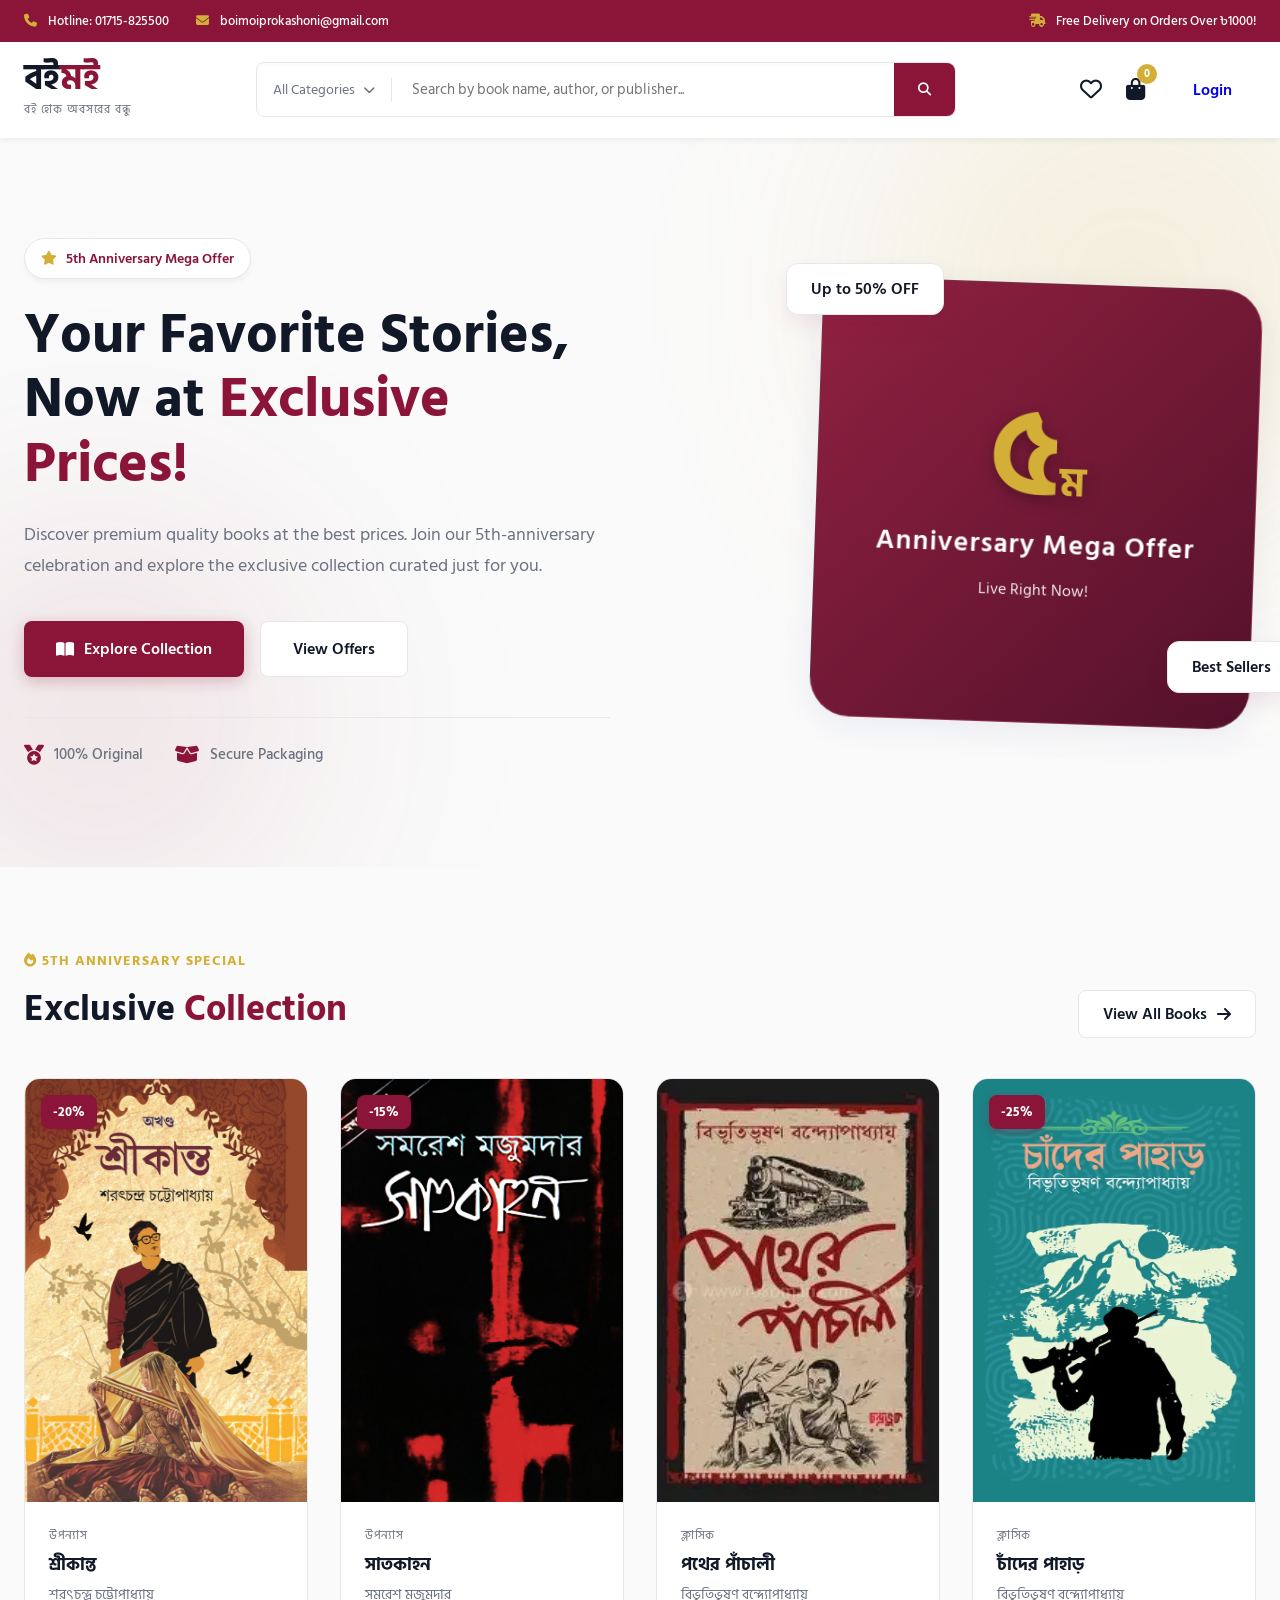
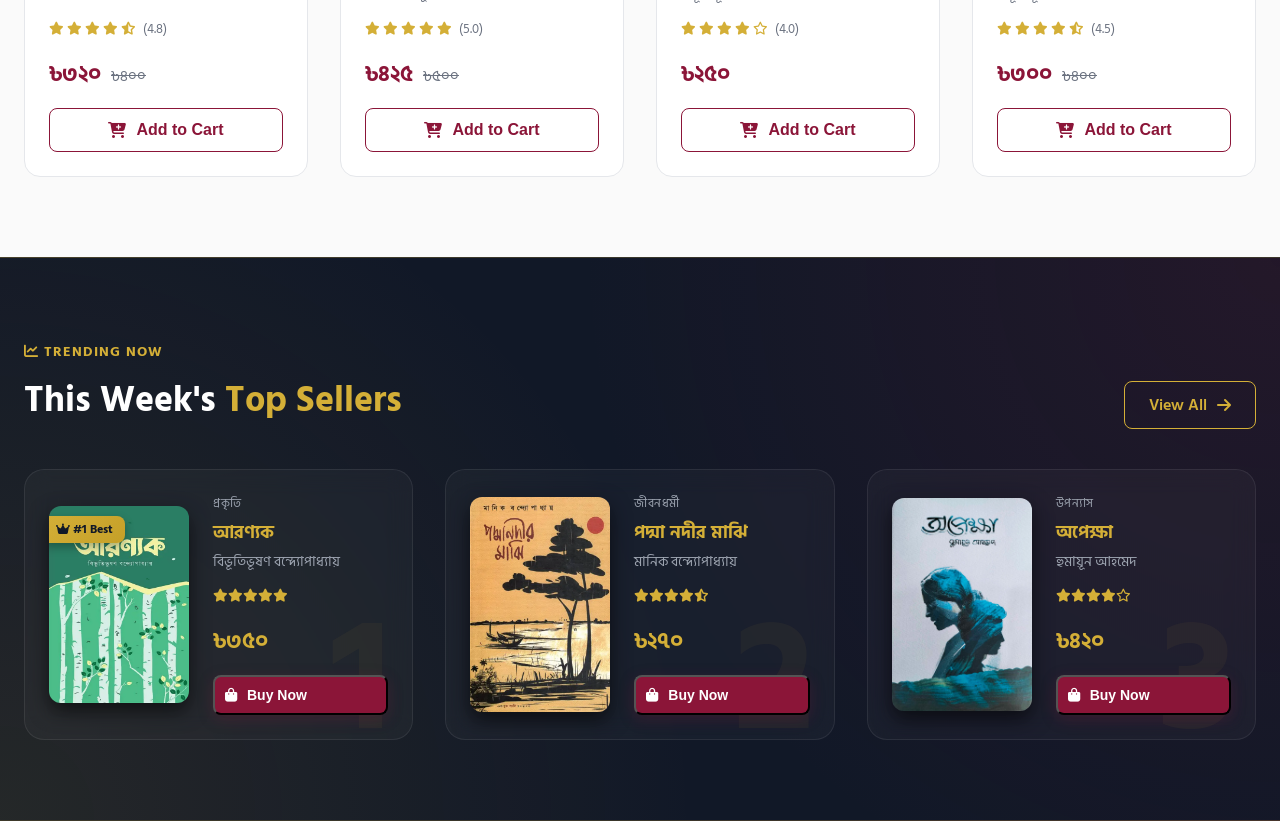
==== index.html @ 2316acf5 "image problem solved" ====
<!doctype html>
<html lang="bn">
  <head>
    <meta charset="UTF-8" />
    <meta name="viewport" content="width=device-width, initial-scale=1.0" />
    <title>Boimoi - Premium Book Store</title>

    <!-- Google Fonts: Hind Siliguri -->
    <link rel="preconnect" href="https://fonts.googleapis.com" />
    <link rel="preconnect" href="https://fonts.gstatic.com" crossorigin />
    <link
      href="https://fonts.googleapis.com/css2?family=Hind+Siliguri:wght@400;500;600;700&display=swap"
      rel="stylesheet"
    />

    <!-- FontAwesome Icons -->
    <link
      rel="stylesheet"
      href="https://cdnjs.cloudflare.com/ajax/libs/font-awesome/6.4.0/css/all.min.css"
    />

    <!-- CSS Links -->
    <link rel="stylesheet" href="css/variables.css" />
    <link rel="stylesheet" href="css/style.css" />
  </head>
  <body>
    <!-- Top Info Bar -->
    <div class="top-bar">
      <div class="container top-bar-content">
        <div class="contact-info">
          <span><i class="fa-solid fa-phone"></i> Hotline: 01715-825500</span>
          <span
            ><i class="fa-solid fa-envelope"></i>
            boimoiprokashoni@gmail.com</span
          >
        </div>
        <div class="offer-text">
          <span
            ><i class="fa-solid fa-truck-fast"></i> Free Delivery on Orders Over
            ৳1000!</span
          >
        </div>
      </div>
    </div>

    <!-- Premium Glassmorphism Navbar -->
    <header class="navbar">
      <div class="container nav-content">
        <!-- Logo -->
        <a href="#" class="brand-logo">
          <span class="logo-text">বই<span class="highlight">মই</span></span>
          <span class="slogan-micro">বই হোক অবসরের বন্ধু</span>
        </a>

        <!-- Advanced Search Bar with Categories -->
        <div class="search-container">
          <form class="search-form">
            <div class="search-category">
              <select class="category-select">
                <option value="all">All Categories</option>
                <option value="fiction">উপন্যাস</option>
                <option value="poetry">কবিতা</option>
                <option value="history">ইতিহাস</option>
              </select>
              <i class="fa-solid fa-chevron-down dropdown-icon"></i>
            </div>
            <span class="search-divider"></span>
            <input
              type="text"
              class="search-input"
              placeholder="Search by book name, author, or publisher..."
            />
            <button type="submit" class="search-btn">
              <i class="fa-solid fa-magnifying-glass"></i>
            </button>
          </form>
        </div>

        <!-- User Actions -->
        <div class="nav-actions">
          <a href="#" class="action-icon" title="Wishlist">
            <i class="fa-regular fa-heart"></i>
          </a>
          <a href="#" class="action-icon cart-icon" title="Cart">
            <i class="fa-solid fa-bag-shopping"></i>
            <span class="cart-badge">0</span>
          </a>
          <a href="#" class="btn primary-btn btn-small">Login</a>
        </div>
      </div>
    </header>

    <!-- Ultra-Premium Hero Section -->
    <main>
      <section class="hero-section">
        <!-- Decorative background elements -->
        <div class="bg-glow glow-1"></div>
        <div class="bg-glow glow-2"></div>

        <div class="container hero-container">
          <!-- Left Text Content -->
          <div class="hero-text-content">
            <div class="badge">
              <i class="fa-solid fa-star"></i> 5th Anniversary Mega Offer
            </div>
            <h1 class="hero-title">
              Your Favorite Stories,<br />
              Now at <span class="highlight-text">Exclusive Prices!</span>
            </h1>
            <p class="hero-subtitle">
              Discover premium quality books at the best prices. Join our
              5th-anniversary celebration and explore the exclusive collection
              curated just for you.
            </p>

            <div class="hero-buttons">
              <a href="#exclusive" class="btn btn-primary">
                <i class="fa-solid fa-book-open"></i> Explore Collection
              </a>
              <a href="#offers" class="btn btn-outline"> View Offers </a>
            </div>

            <!-- Trust Badges -->
            <div class="trust-badges">
              <div class="trust-item">
                <i class="fa-solid fa-medal"></i>
                <span>100% Original</span>
              </div>
              <div class="trust-item">
                <i class="fa-solid fa-box-open"></i>
                <span>Secure Packaging</span>
              </div>
            </div>
          </div>

          <!-- Right Floating Banner Card -->
          <div class="hero-image-content">
            <div class="floating-wrapper">
              <div class="hero-banner-card glass-card">
                <div class="banner-inner">
                  <h2>৫<span class="small-text">ম</span></h2>
                  <h3>Anniversary Mega Offer</h3>
                  <p>Live Right Now!</p>
                </div>
              </div>

              <!-- Floating Decorative Elements -->
              <div class="floating-badge badge-top">Up to 50% OFF</div>
              <div class="floating-badge badge-bottom">Best Sellers</div>
            </div>
          </div>
        </div>
      </section>

      <!-- ==========================================
             4. Featured Collection Section
        =========================================== -->
      <section class="section-padding bg-light" id="exclusive">
        <div class="container">
          <!-- Section Header -->
          <div class="section-header">
            <div class="header-titles">
              <span class="sub-heading"
                ><i class="fa-solid fa-fire"></i> 5th Anniversary Special</span
              >
              <h2 class="section-title">
                Exclusive <span class="highlight-text">Collection</span>
              </h2>
            </div>
            <a href="#" class="btn btn-outline btn-small"
              >View All Books <i class="fa-solid fa-arrow-right"></i
            ></a>
          </div>

          <!-- Book Grid -->
          <div class="book-grid">
            <!-- Book Card 1 (Sample from Boimoi's collection) -->
            <div class="book-card">
              <div class="book-image-wrapper">
                <div class="discount-badge">-20%</div>
                <!-- Placeholder image for now, you will replace with real book covers -->
                <img
                  src="./assets/images/sri-kanto.jpg"
                  alt="Book Cover"
                  class="book-cover"
                />

                <!-- Hover Action Overlay -->
                <div class="hover-actions">
                  <button class="icon-btn" title="Add to Wishlist">
                    <i class="fa-regular fa-heart"></i>
                  </button>
                  <button class="icon-btn" title="Quick View">
                    <i class="fa-regular fa-eye"></i>
                  </button>
                </div>
              </div>

              <div class="book-info">
                <div class="book-category">উপন্যাস</div>
                <h3 class="book-title"><a href="#">শ্রীকান্ত</a></h3>
                <p class="book-author">শরৎচন্দ্র চট্টোপাধ্যায়</p>

                <div class="book-rating">
                  <i class="fa-solid fa-star"></i>
                  <i class="fa-solid fa-star"></i>
                  <i class="fa-solid fa-star"></i>
                  <i class="fa-solid fa-star"></i>
                  <i class="fa-solid fa-star-half-stroke"></i>
                  <span>(4.8)</span>
                </div>

                <div class="price-container">
                  <span class="current-price">৳৩২০</span>
                  <span class="old-price">৳৪০০</span>
                </div>

                <button class="btn btn-primary add-to-cart-btn">
                  <i class="fa-solid fa-cart-plus"></i> Add to Cart
                </button>
              </div>
            </div>

            <!-- Book Card 2 -->
            <div class="book-card">
              <div class="book-image-wrapper">
                <div class="discount-badge">-15%</div>
                <img
                  src="./assets/images/sat-kahon.jpg"
                  alt="Book Cover"
                  class="book-cover"
                />
                <div class="hover-actions">
                  <button class="icon-btn" title="Add to Wishlist">
                    <i class="fa-regular fa-heart"></i>
                  </button>
                  <button class="icon-btn" title="Quick View">
                    <i class="fa-regular fa-eye"></i>
                  </button>
                </div>
              </div>
              <div class="book-info">
                <div class="book-category">উপন্যাস</div>
                <h3 class="book-title"><a href="#">সাতকাহন</a></h3>
                <p class="book-author">সমরেশ মজুমদার</p>
                <div class="book-rating">
                  <i class="fa-solid fa-star"></i>
                  <i class="fa-solid fa-star"></i>
                  <i class="fa-solid fa-star"></i>
                  <i class="fa-solid fa-star"></i>
                  <i class="fa-solid fa-star"></i>
                  <span>(5.0)</span>
                </div>
                <div class="price-container">
                  <span class="current-price">৳৪২৫</span>
                  <span class="old-price">৳৫০০</span>
                </div>
                <button class="btn btn-primary add-to-cart-btn">
                  <i class="fa-solid fa-cart-plus"></i> Add to Cart
                </button>
              </div>
            </div>

            <!-- Book Card 3 -->
            <div class="book-card">
              <div class="book-image-wrapper">
                <img
                  src="./assets/images/pother-pachali.webp"
                  alt="Book Cover"
                  class="book-cover"
                />
                <div class="hover-actions">
                  <button class="icon-btn" title="Add to Wishlist">
                    <i class="fa-regular fa-heart"></i>
                  </button>
                  <button class="icon-btn" title="Quick View">
                    <i class="fa-regular fa-eye"></i>
                  </button>
                </div>
              </div>
              <div class="book-info">
                <div class="book-category">ক্লাসিক</div>
                <h3 class="book-title"><a href="#">পথের পাঁচালী</a></h3>
                <p class="book-author">বিভূতিভূষণ বন্দ্যোপাধ্যায়</p>
                <div class="book-rating">
                  <i class="fa-solid fa-star"></i>
                  <i class="fa-solid fa-star"></i>
                  <i class="fa-solid fa-star"></i>
                  <i class="fa-solid fa-star"></i>
                  <i class="fa-regular fa-star"></i>
                  <span>(4.0)</span>
                </div>
                <div class="price-container">
                  <span class="current-price">৳২৫০</span>
                </div>
                <button class="btn btn-primary add-to-cart-btn">
                  <i class="fa-solid fa-cart-plus"></i> Add to Cart
                </button>
              </div>
            </div>

            <!-- Book Card 4 -->
            <div class="book-card">
              <div class="book-image-wrapper">
                <div class="discount-badge">-25%</div>
                <img
                  src="./assets/images/chader-pahar.webp"
                  alt="Book Cover"
                  class="book-cover"
                />
                <div class="hover-actions">
                  <button class="icon-btn" title="Add to Wishlist">
                    <i class="fa-regular fa-heart"></i>
                  </button>
                  <button class="icon-btn" title="Quick View">
                    <i class="fa-regular fa-eye"></i>
                  </button>
                </div>
              </div>
              <div class="book-info">
                <div class="book-category">ক্লাসিক</div>
                <h3 class="book-title"><a href="#">চাঁদের পাহাড় </a></h3>
                <p class="book-author">বিভূতিভূষণ বন্দ্যোপাধ্যায়</p>
                <div class="book-rating">
                  <i class="fa-solid fa-star"></i>
                  <i class="fa-solid fa-star"></i>
                  <i class="fa-solid fa-star"></i>
                  <i class="fa-solid fa-star"></i>
                  <i class="fa-solid fa-star-half-stroke"></i>
                  <span>(4.5)</span>
                </div>
                <div class="price-container">
                  <span class="current-price">৳৩০০</span>
                  <span class="old-price">৳৪০০</span>
                </div>
                <button class="btn btn-primary add-to-cart-btn">
                  <i class="fa-solid fa-cart-plus"></i> Add to Cart
                </button>
              </div>
            </div>
          </div>
        </div>
      </section>
      <!-- ==========================================
             5. Trending / Top Sellers Section (Dark Theme)
        =========================================== -->
      <section class="section-padding premium-dark-section" id="trending">
        <div class="container">
          <!-- Section Header (Dark Version) -->
          <div class="section-header">
            <div class="header-titles">
              <span class="sub-heading text-gold"
                ><i class="fa-solid fa-chart-line"></i> Trending Now</span
              >
              <h2 class="section-title text-white">
                This Week's <span class="text-gold">Top Sellers</span>
              </h2>
            </div>
            <a href="#" class="btn btn-outline-gold btn-small"
              >View All <i class="fa-solid fa-arrow-right"></i
            ></a>
          </div>

          <!-- Trending Books Grid (Horizontal Cards) -->
          <div class="trending-grid">
            <!-- Top Seller 1 -->
            <div class="trending-card dark-glass-card">
              <div class="rank-watermark">1</div>
              <div class="trend-img-wrapper">
                <img
                  src="./assets/images/aronnok.webp"
                  alt="Top Seller"
                  class="trend-cover"
                />
                <div class="trend-badge">
                  <i class="fa-solid fa-crown"></i> #1 Best
                </div>
              </div>
              <div class="trend-info">
                <div class="book-category text-gray">প্রকৃতি</div>
                <h3 class="book-title text-white">
                  <a href="#">আরণ্যক</a>
                </h3>
                <p class="book-author text-gray">বিভূতিভূষণ বন্দ্যোপাধ্যায়</p>

                <div class="book-rating">
                  <i class="fa-solid fa-star"></i
                  ><i class="fa-solid fa-star"></i
                  ><i class="fa-solid fa-star"></i
                  ><i class="fa-solid fa-star"></i
                  ><i class="fa-solid fa-star"></i>
                </div>

                <div class="price-container">
                  <span class="current-price text-gold">৳৩৫০</span>
                </div>

                <button class="btn btn-primary btn-small trend-buy-btn">
                  <i class="fa-solid fa-bag-shopping"></i> Buy Now
                </button>
              </div>
            </div>

            <!-- Top Seller 2 -->
            <div class="trending-card dark-glass-card">
              <div class="rank-watermark">2</div>
              <div class="trend-img-wrapper">
                <img
                  src="./assets/images/podda-nodir-majhi.webp"
                  alt="Top Seller"
                  class="trend-cover"
                />
              </div>
              <div class="trend-info">
                <div class="book-category text-gray">জীবনধর্মী</div>
                <h3 class="book-title text-white">
                  <a href="#">পদ্মা নদীর মাঝি</a>
                </h3>
                <p class="book-author text-gray">মানিক বন্দ্যোপাধ্যায়</p>

                <div class="book-rating">
                  <i class="fa-solid fa-star"></i
                  ><i class="fa-solid fa-star"></i
                  ><i class="fa-solid fa-star"></i
                  ><i class="fa-solid fa-star"></i
                  ><i class="fa-solid fa-star-half-stroke"></i>
                </div>

                <div class="price-container">
                  <span class="current-price text-gold">৳২৭০</span>
                </div>

                <button class="btn btn-primary btn-small trend-buy-btn">
                  <i class="fa-solid fa-bag-shopping"></i> Buy Now
                </button>
              </div>
            </div>

            <!-- Top Seller 3 -->
            <div class="trending-card dark-glass-card">
              <div class="rank-watermark">3</div>
              <div class="trend-img-wrapper">
                <img
                  src="./assets/images/opekkha.jpg"
                  alt="Top Seller"
                  class="trend-cover"
                />
              </div>
              <div class="trend-info">
                <div class="book-category text-gray">উপন্যাস</div>
                <h3 class="book-title text-white"><a href="#">অপেক্ষা</a></h3>
                <p class="book-author text-gray">হুমায়ূন আহমেদ</p>

                <div class="book-rating">
                  <i class="fa-solid fa-star"></i
                  ><i class="fa-solid fa-star"></i
                  ><i class="fa-solid fa-star"></i
                  ><i class="fa-solid fa-star"></i
                  ><i class="fa-regular fa-star"></i>
                </div>

                <div class="price-container">
                  <span class="current-price text-gold">৳৪২০</span>
                </div>

                <button class="btn btn-primary btn-small trend-buy-btn">
                  <i class="fa-solid fa-bag-shopping"></i> Buy Now
                </button>
              </div>
            </div>
          </div>
        </div>
      </section>
    </main>
  </body>
</html>
---- css/variables.css ----
/* Premium Variables */
:root {
  /* Rich Color Palette */
  --primary-red: #8b1538; /* Deep Luxury Burgundy */
  --primary-red-hover: #6b0f2a;
  --accent-gold: #d4af37; /* Metallic Gold */
  --accent-gold-hover: #c5a028;

  /* Modern Backgrounds */
  --bg-main: #fafafa; /* Ultra Clean Light Gray */
  --bg-surface: #ffffff;
  --bg-glass: rgba(255, 255, 255, 0.85); /* For Glassmorphism */

  /* Text Colors */
  --text-dark: #111827;
  --text-muted: #6b7280;
  --border-color: #e5e7eb;

  /* Advanced Shadows */
  --shadow-sm: 0 4px 6px -1px rgba(0, 0, 0, 0.05);
  --shadow-md: 0 10px 25px -3px rgba(139, 21, 56, 0.1);
  --shadow-glass: 0 8px 32px 0 rgba(31, 38, 135, 0.07);

  --transition: all 0.4s cubic-bezier(0.16, 1, 0.3, 1);
}

* {
  margin: 0;
  padding: 0;
  box-sizing: border-box;
}

body {
  font-family: "Hind Siliguri", sans-serif;
  background-color: var(--bg-main);
  color: var(--text-dark);
  -webkit-font-smoothing: antialiased;
}
---- css/style.css ----
/* =========================================
   1. Base & Top Bar
========================================= */
.container {
  max-width: 1320px;
  margin: 0 auto;
  padding: 0 24px;
}
.top-bar {
  background-color: var(--primary-red);
  color: var(--bg-surface);
  font-size: 13px;
  padding: 10px 0;
  font-weight: 500;
}
.top-bar-content {
  display: flex;
  justify-content: space-between;
  align-items: center;
}
.contact-info span {
  margin-right: 24px;
}
.contact-info i,
.offer-text i {
  margin-right: 8px;
  color: var(--accent-gold);
}

/* =========================================
   2. Glassmorphism Navbar
========================================= */
.navbar {
  background-color: var(--bg-glass);
  backdrop-filter: blur(16px);
  -webkit-backdrop-filter: blur(16px);
  position: sticky;
  top: 0;
  z-index: 1000;
  border-bottom: 1px solid rgba(255, 255, 255, 0.3);
  box-shadow: var(--shadow-sm);
  padding: 18px 0;
}
.nav-content {
  display: flex;
  justify-content: space-between;
  align-items: center;
  gap: 40px;
}

/* Logo */
.brand-logo {
  text-decoration: none;
  display: flex;
  flex-direction: column;
}
.logo-text {
  font-size: 36px;
  font-weight: 700;
  color: var(--text-dark);
  line-height: 1;
}
.logo-text .highlight {
  color: var(--primary-red);
}
.slogan-micro {
  font-size: 12px;
  color: var(--text-muted);
  letter-spacing: 1px;
  margin-top: 4px;
}

/* Advanced Search Bar */
.search-container {
  flex-grow: 1;
  max-width: 700px;
}
.search-form {
  display: flex;
  align-items: center;
  background-color: var(--bg-surface);
  border: 1px solid var(--border-color);
  border-radius: 8px; /* Professional square-rounded look */
  box-shadow: inset 0 2px 4px rgba(0, 0, 0, 0.02);
  transition: var(--transition);
}
.search-form:focus-within {
  border-color: var(--accent-gold);
  box-shadow: 0 0 0 4px rgba(212, 175, 55, 0.1);
}
.search-category {
  position: relative;
  padding: 0 16px;
  display: flex;
  align-items: center;
}
.category-select {
  appearance: none;
  background: transparent;
  border: none;
  font-family: inherit;
  font-size: 14px;
  color: var(--text-muted);
  padding-right: 20px;
  outline: none;
  cursor: pointer;
}
.dropdown-icon {
  position: absolute;
  right: 16px;
  font-size: 12px;
  color: var(--text-muted);
  pointer-events: none;
}
.search-divider {
  width: 1px;
  height: 24px;
  background-color: var(--border-color);
}
.search-input {
  flex-grow: 1;
  padding: 14px 20px;
  border: none;
  background: transparent;
  outline: none;
  font-family: inherit;
  font-size: 15px;
}
.search-btn {
  padding: 0 24px;
  background: var(--primary-red);
  border: none;
  border-radius: 0 8px 8px 0;
  color: var(--bg-surface);
  cursor: pointer;
  align-self: stretch;
  transition: var(--transition);
}
.search-btn:hover {
  background: var(--primary-red-hover);
}

/* Nav Actions */
.nav-actions {
  display: flex;
  align-items: center;
  gap: 24px;
}
.action-icon {
  position: relative;
  color: var(--text-dark);
  font-size: 22px;
  text-decoration: none;
  transition: var(--transition);
}
.action-icon:hover {
  color: var(--primary-red);
}
.cart-badge {
  position: absolute;
  top: -8px;
  right: -12px;
  background-color: var(--accent-gold);
  color: var(--bg-surface);
  font-size: 11px;
  font-weight: 700;
  height: 20px;
  width: 20px;
  border-radius: 50%;
  display: flex;
  justify-content: center;
  align-items: center;
}

/* =========================================
   3. Ultra-Premium Hero Section
========================================= */
.hero-section {
  position: relative;
  padding: 100px 0;
  overflow: hidden;
  background-color: var(--bg-main);
}
/* Abstract Background Glows */
.bg-glow {
  position: absolute;
  border-radius: 50%;
  filter: blur(120px);
  z-index: 0;
}
.glow-1 {
  width: 500px;
  height: 500px;
  background: rgba(212, 175, 55, 0.15);
  top: -100px;
  right: -100px;
}
.glow-2 {
  width: 400px;
  height: 400px;
  background: rgba(139, 21, 56, 0.1);
  bottom: -50px;
  left: -100px;
}

.hero-container {
  display: flex;
  align-items: center;
  justify-content: space-between;
  gap: 60px;
  position: relative;
  z-index: 1;
}

/* Hero Text */
.hero-text-content {
  flex: 1;
  max-width: 620px;
}
.badge {
  display: inline-block;
  background-color: var(--bg-surface);
  color: var(--primary-red);
  padding: 8px 16px;
  border-radius: 30px;
  font-size: 14px;
  font-weight: 600;
  margin-bottom: 24px;
  box-shadow: var(--shadow-sm);
  border: 1px solid var(--border-color);
}
.badge i {
  color: var(--accent-gold);
  margin-right: 6px;
}
.hero-title {
  font-size: 56px;
  line-height: 1.15;
  color: var(--text-dark);
  margin-bottom: 24px;
  font-weight: 700;
}
.highlight-text {
  color: var(--primary-red);
}
.hero-subtitle {
  font-size: 18px;
  color: var(--text-muted);
  line-height: 1.7;
  margin-bottom: 40px;
}

/* Buttons */
.hero-buttons {
  display: flex;
  gap: 16px;
  margin-bottom: 40px;
}
.btn {
  padding: 14px 32px;
  border-radius: 8px;
  font-weight: 600;
  text-decoration: none;
  font-size: 16px;
  transition: var(--transition);
  display: inline-flex;
  align-items: center;
  gap: 10px;
  cursor: pointer;
}
.btn-small {
  padding: 10px 24px;
}
.btn-primary {
  background-color: var(--primary-red);
  color: var(--bg-surface);
  box-shadow: 0 4px 15px rgba(139, 21, 56, 0.25);
}
.btn-primary:hover {
  background-color: var(--primary-red-hover);
  transform: translateY(-2px);
  box-shadow: 0 6px 20px rgba(139, 21, 56, 0.35);
}
.btn-outline {
  background-color: var(--bg-surface);
  color: var(--text-dark);
  border: 1px solid var(--border-color);
}
.btn-outline:hover {
  border-color: var(--text-dark);
}

/* Trust Badges */
.trust-badges {
  display: flex;
  gap: 32px;
  border-top: 1px solid var(--border-color);
  padding-top: 24px;
}
.trust-item {
  display: flex;
  align-items: center;
  gap: 10px;
  color: var(--text-muted);
  font-size: 15px;
  font-weight: 500;
}
.trust-item i {
  font-size: 20px;
  color: var(--primary-red);
}

/* Hero Floating Image / Banner */
.hero-image-content {
  flex: 1;
  display: flex;
  justify-content: flex-end;
}
.floating-wrapper {
  position: relative;
  animation: float 6s ease-in-out infinite;
}
/* Glassmorphism Card Effect */
.glass-card {
  background: linear-gradient(
    135deg,
    rgba(139, 21, 56, 0.95),
    rgba(74, 4, 31, 0.95)
  );
  backdrop-filter: blur(10px);
  border: 1px solid rgba(255, 255, 255, 0.1);
  box-shadow: var(--shadow-glass);
}
.hero-banner-card {
  width: 440px;
  height: 440px;
  border-radius: 40px; /* Modern squircle shape instead of perfect circle */
  display: flex;
  align-items: center;
  justify-content: center;
  position: relative;
  transform: rotate(2deg);
  transition: var(--transition);
}
.hero-banner-card:hover {
  transform: rotate(0deg) scale(1.02);
}
.banner-inner {
  text-align: center;
  color: var(--bg-surface);
}
.banner-inner h2 {
  font-size: 120px;
  line-height: 0.9;
  color: var(--accent-gold);
  text-shadow: 0 4px 15px rgba(0, 0, 0, 0.3);
}
.banner-inner .small-text {
  font-size: 40px;
}
.banner-inner h3 {
  font-size: 28px;
  font-weight: 600;
  margin-top: 10px;
  letter-spacing: 1px;
}
.banner-inner p {
  font-size: 16px;
  opacity: 0.9;
  margin-top: 10px;
}

/* Floating Elements */
.floating-badge {
  position: absolute;
  background: var(--bg-surface);
  color: var(--text-dark);
  padding: 12px 24px;
  border-radius: 12px;
  font-weight: 600;
  box-shadow: var(--shadow-md);
  border: 1px solid var(--border-color);
}
.badge-top {
  top: -20px;
  left: -30px;
  animation: float 4s ease-in-out infinite alternate;
}
.badge-bottom {
  bottom: 30px;
  right: -40px;
  animation: float 5s ease-in-out infinite alternate-reverse;
}

/* Floating Animation Keyframes */
@keyframes float {
  0% {
    transform: translateY(0px);
  }
  50% {
    transform: translateY(-15px);
  }
  100% {
    transform: translateY(0px);
  }
}

/* =========================================
   4. Reusable Sections & Book Grid
========================================= */
.section-padding {
  padding: 80px 0;
}
.bg-light {
  background-color: var(--bg-main); /* Ensure smooth transition from hero */
}

/* Section Header */
.section-header {
  display: flex;
  justify-content: space-between;
  align-items: flex-end;
  margin-bottom: 40px;
}
.sub-heading {
  display: inline-block;
  color: var(--accent-gold);
  font-size: 14px;
  font-weight: 700;
  text-transform: uppercase;
  letter-spacing: 1px;
  margin-bottom: 8px;
}
.section-title {
  font-size: 36px;
  font-weight: 700;
  color: var(--text-dark);
}

/* CSS Grid for Books */
.book-grid {
  display: grid;
  grid-template-columns: repeat(auto-fill, minmax(260px, 1fr));
  gap: 32px;
}

/* Premium Book Card */
.book-card {
  background-color: var(--bg-surface);
  border-radius: 16px;
  border: 1px solid var(--border-color);
  overflow: hidden;
  transition: var(--transition);
  display: flex;
  flex-direction: column;
}
.book-card:hover {
  transform: translateY(-8px);
  box-shadow: var(--shadow-md);
  border-color: rgba(139, 21, 56, 0.1);
}

/* Book Image & Hover Actions */
.book-image-wrapper {
  position: relative;
  aspect-ratio: 2/3;
  overflow: hidden;
  background-color: var(--bg-light-gray);
}
.book-cover {
  width: 100%;
  height: 100%;
  object-fit: cover;
  transition: transform 0.5s ease;
}
.book-card:hover .book-cover {
  transform: scale(1.05); /* Slight zoom on hover */
}
.discount-badge {
  position: absolute;
  top: 16px;
  left: 16px;
  background-color: var(--primary-red);
  color: var(--bg-surface);
  padding: 6px 12px;
  border-radius: 8px;
  font-size: 13px;
  font-weight: 700;
  z-index: 2;
  box-shadow: 0 4px 10px rgba(139, 21, 56, 0.3);
}

/* Action Buttons overlaying the image */
.hover-actions {
  position: absolute;
  bottom: -50px;
  left: 0;
  width: 100%;
  display: flex;
  justify-content: center;
  gap: 12px;
  padding: 16px;
  background: linear-gradient(to top, rgba(0, 0, 0, 0.7), transparent);
  transition: var(--transition);
  opacity: 0;
  z-index: 2;
}
.book-card:hover .hover-actions {
  bottom: 0;
  opacity: 1;
}
.icon-btn {
  background-color: var(--bg-surface);
  color: var(--text-dark);
  width: 40px;
  height: 40px;
  border-radius: 50%;
  border: none;
  display: flex;
  align-items: center;
  justify-content: center;
  font-size: 16px;
  cursor: pointer;
  transition: var(--transition);
}
.icon-btn:hover {
  background-color: var(--primary-red);
  color: var(--bg-surface);
  transform: translateY(-3px);
}

/* Book Info Section */
.book-info {
  padding: 24px;
  display: flex;
  flex-direction: column;
  flex-grow: 1;
}
.book-category {
  font-size: 12px;
  color: var(--text-muted);
  text-transform: uppercase;
  letter-spacing: 0.5px;
  margin-bottom: 8px;
}
.book-title {
  font-size: 18px;
  font-weight: 700;
  margin-bottom: 6px;
  line-height: 1.3;
}
.book-title a {
  text-decoration: none;
  color: var(--text-dark);
  transition: var(--transition);
}
.book-title a:hover {
  color: var(--primary-red);
}
.book-author {
  font-size: 14px;
  color: var(--text-muted);
  margin-bottom: 12px;
}

/* Ratings */
.book-rating {
  color: var(--accent-gold);
  font-size: 13px;
  margin-bottom: 16px;
}
.book-rating span {
  color: var(--text-muted);
  margin-left: 4px;
}

/* Price */
.price-container {
  margin-top: auto; /* Pushes price to the bottom if title is short */
  margin-bottom: 16px;
  display: flex;
  align-items: baseline;
  gap: 10px;
}
.current-price {
  font-size: 22px;
  font-weight: 700;
  color: var(--primary-red);
}
.old-price {
  font-size: 15px;
  color: var(--text-muted);
  text-decoration: line-through;
}

/* Add to cart button specifically for book cards */
.add-to-cart-btn {
  width: 100%;
  justify-content: center;
  border-radius: 8px;
  padding: 12px;
  background-color: transparent;
  color: var(--primary-red);
  box-shadow: none;
  border: 1px solid var(--primary-red);
}
.add-to-cart-btn:hover {
  background-color: var(--primary-red);
  color: var(--bg-surface);
  box-shadow: 0 4px 12px rgba(139, 21, 56, 0.2);
}

/* =========================================
   5. Dark Premium Section (Trending)
========================================= */
.premium-dark-section {
  background-color: var(--text-dark);
  background-image:
    radial-gradient(
      circle at 100% 0%,
      rgba(139, 21, 56, 0.15) 0%,
      transparent 50%
    ),
    radial-gradient(
      circle at 0% 100%,
      rgba(212, 175, 55, 0.1) 0%,
      transparent 50%
    );
  border-top: 1px solid rgba(212, 175, 55, 0.2);
  border-bottom: 1px solid rgba(212, 175, 55, 0.2);
}

/* Dark Theme Text Helpers */
.text-white {
  color: var(--bg-surface) !important;
}
.text-gold {
  color: var(--accent-gold) !important;
}
.text-gray {
  color: #9ca3af !important;
}

/* Gold Outline Button */
.btn-outline-gold {
  background-color: transparent;
  color: var(--accent-gold);
  border: 1px solid var(--accent-gold);
}
.btn-outline-gold:hover {
  background-color: var(--accent-gold);
  color: var(--text-dark);
  box-shadow: 0 4px 15px rgba(212, 175, 55, 0.3);
}

/* Trending Grid Layout */
.trending-grid {
  display: grid;
  grid-template-columns: repeat(auto-fit, minmax(380px, 1fr));
  gap: 32px;
}

/* Dark Glassmorphism Horizontal Card */
.dark-glass-card {
  background: rgba(255, 255, 255, 0.03);
  backdrop-filter: blur(12px);
  -webkit-backdrop-filter: blur(12px);
  border: 1px solid rgba(255, 255, 255, 0.08);
  border-radius: 20px;
  padding: 24px;
  display: flex;
  align-items: center;
  gap: 24px;
  position: relative;
  overflow: hidden;
  transition: var(--transition);
}
.dark-glass-card:hover {
  transform: translateY(-5px);
  background: rgba(255, 255, 255, 0.06);
  border-color: rgba(212, 175, 55, 0.3);
  box-shadow: 0 10px 30px rgba(0, 0, 0, 0.5);
}

/* Giant Background Watermark Number */
.rank-watermark {
  position: absolute;
  right: 20px;
  bottom: -20px;
  font-size: 160px;
  font-weight: 800;
  line-height: 1;
  color: rgba(212, 175, 55, 0.05); /* Extremely subtle gold */
  z-index: 0;
  pointer-events: none;
  transition: var(--transition);
}
.dark-glass-card:hover .rank-watermark {
  color: rgba(212, 175, 55, 0.12);
  transform: scale(1.1) rotate(-5deg);
}

/* Image Wrapper */
.trend-img-wrapper {
  position: relative;
  width: 140px;
  flex-shrink: 0;
  border-radius: 12px;
  overflow: hidden;
  box-shadow: 0 8px 20px rgba(0, 0, 0, 0.6);
  z-index: 1;
}
.trend-cover {
  width: 100%;
  height: auto;
  display: block;
  transition: transform 0.4s ease;
}
.dark-glass-card:hover .trend-cover {
  transform: scale(1.05);
}

/* Number 1 Crown Badge */
.trend-badge {
  position: absolute;
  top: 10px;
  left: -5px;
  background: linear-gradient(135deg, #d4af37, #c5a028);
  color: var(--text-dark);
  padding: 4px 12px;
  font-size: 12px;
  font-weight: 700;
  border-radius: 0 8px 8px 0;
  box-shadow: 0 4px 10px rgba(0, 0, 0, 0.3);
}

/* Info Section */
.trend-info {
  position: relative;
  z-index: 1;
  flex-grow: 1;
}
.trend-info .book-title a {
  text-decoration: none;
  color: var(--accent-gold);
  transition: var(--transition);
}
.trend-info .book-title a:hover {
  color: var(--accent-gold) !important;
}
.trend-info .price-container {
  margin-top: 12px;
  margin-bottom: 16px;
}
.trend-buy-btn {
  width: 100%;
  padding: 10px;
  font-size: 14px;
}
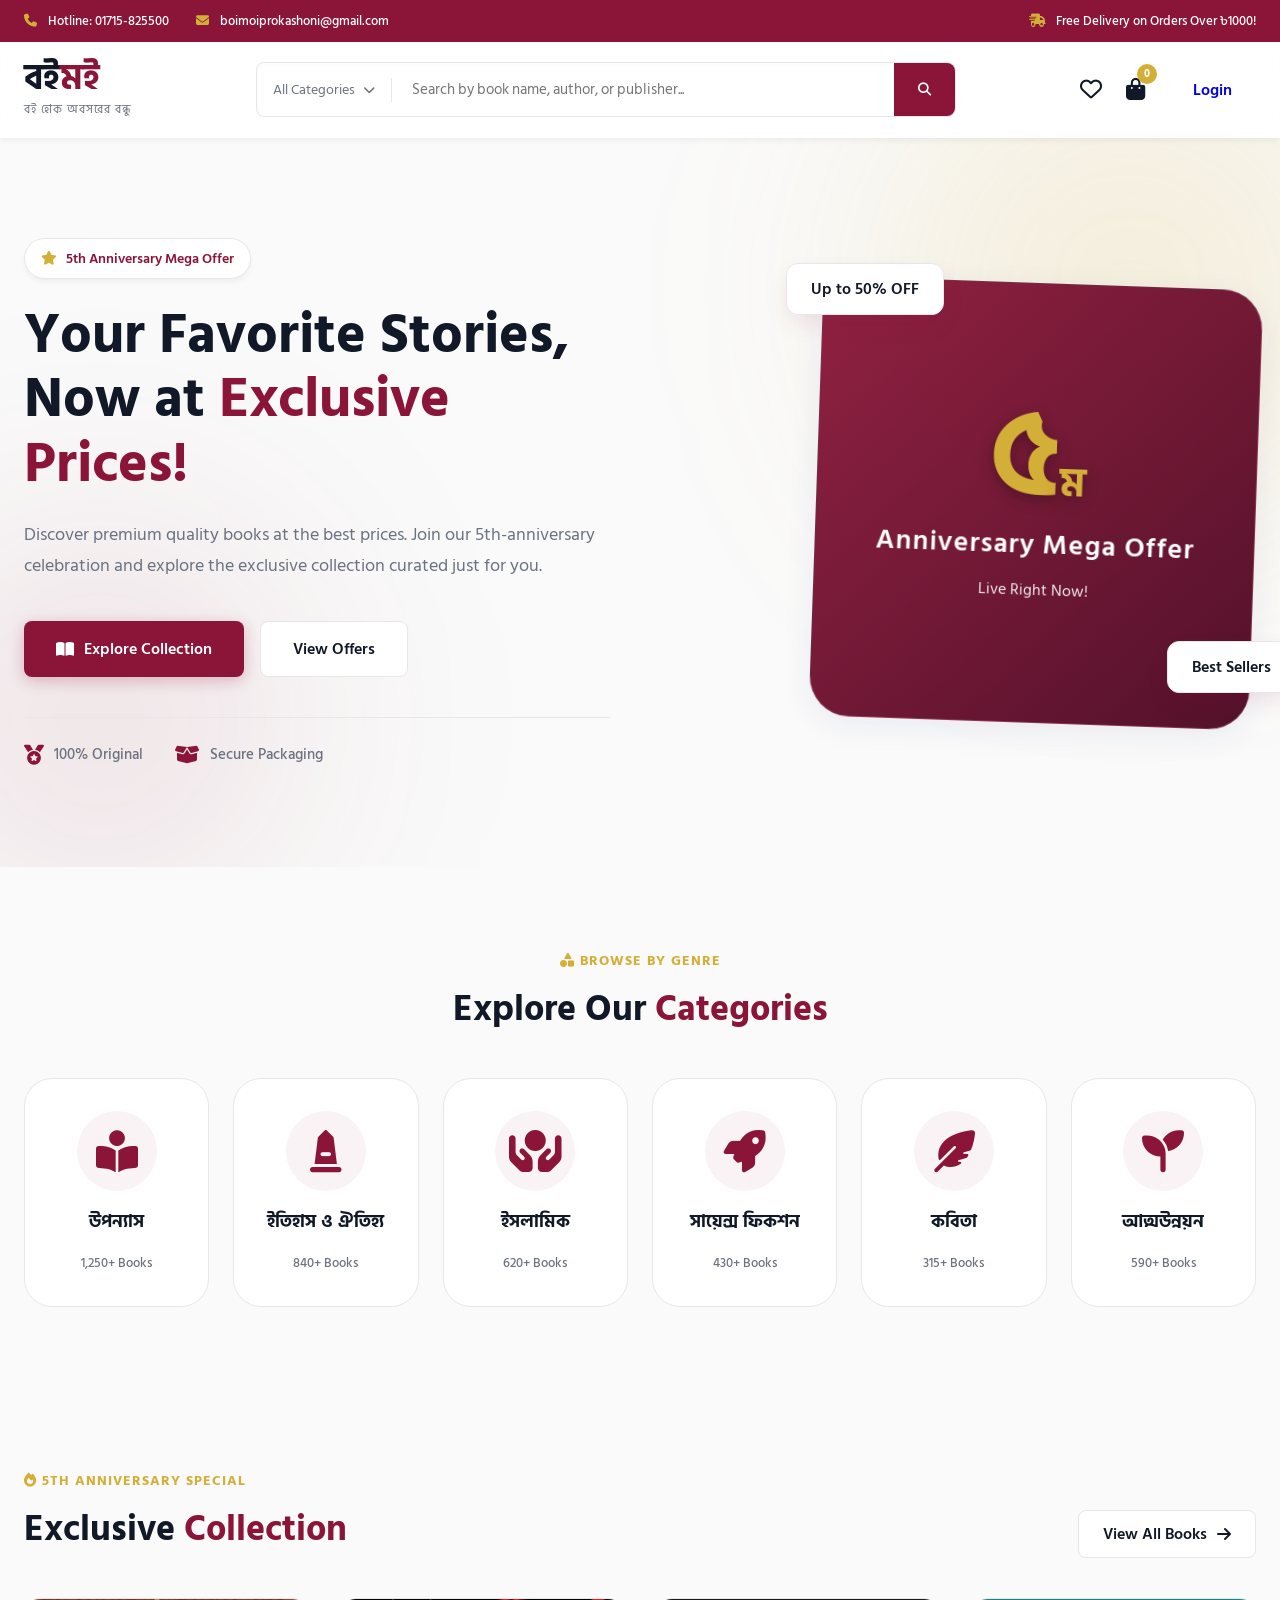
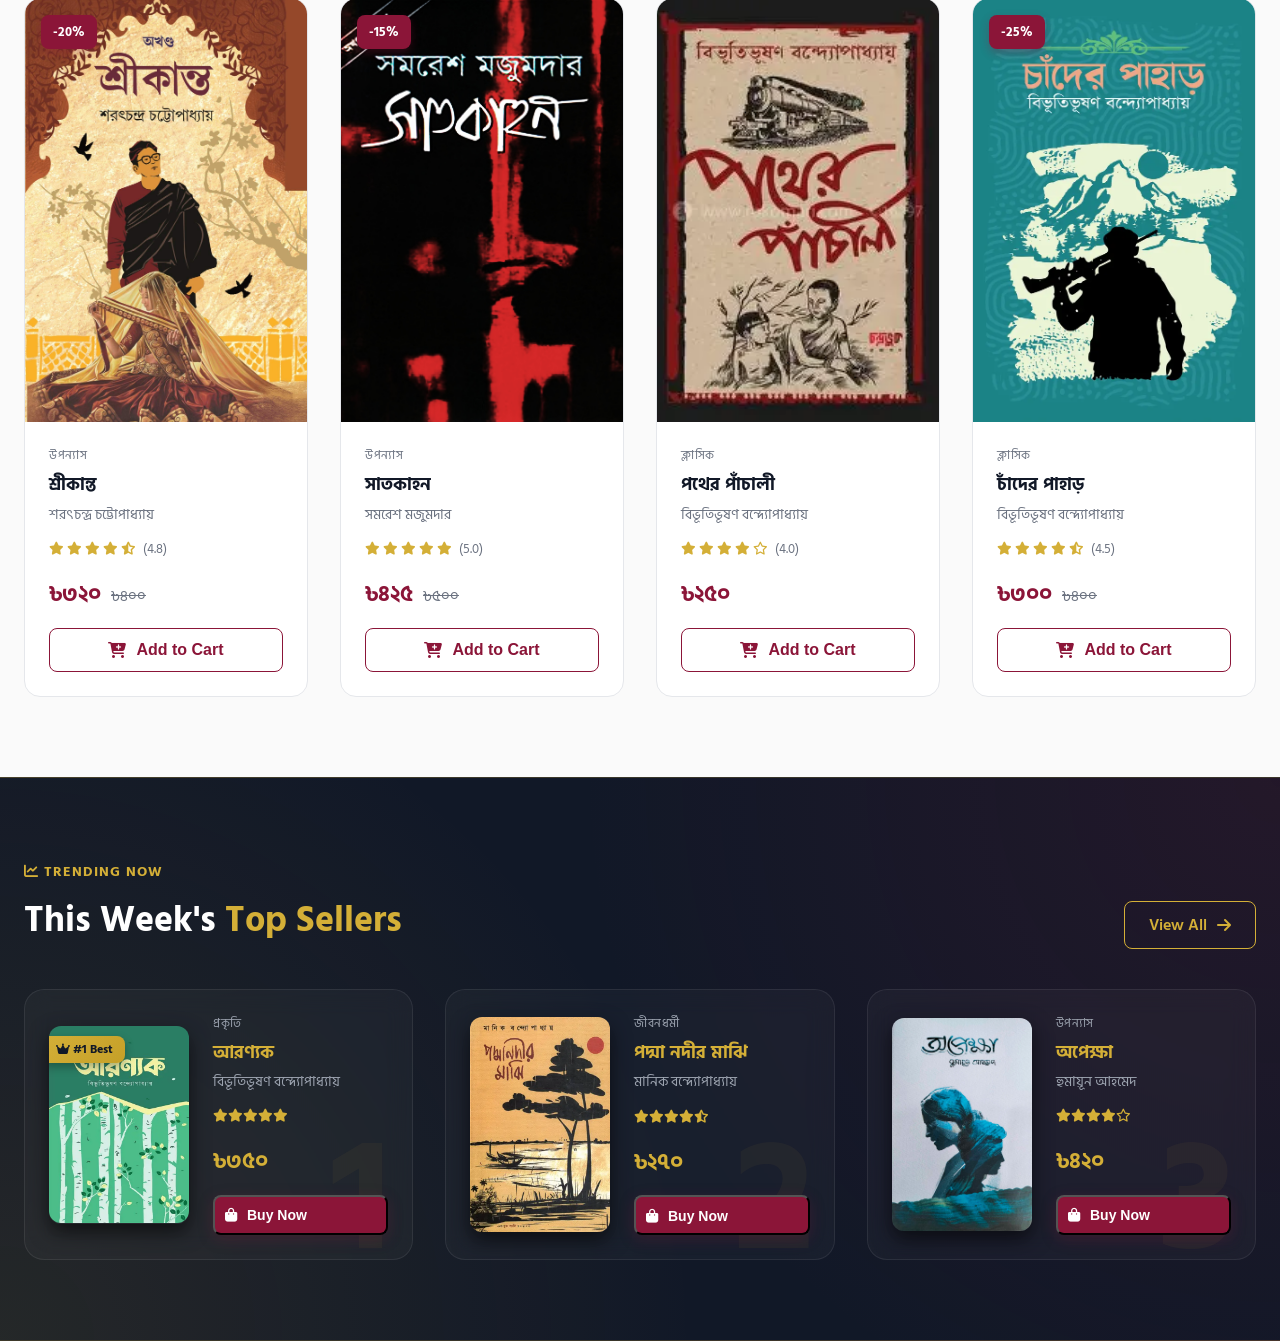
==== commit e38523c1: "catagory section added" ====
--- a/index.html
+++ b/index.html
@@ -148,6 +148,76 @@
               <div class="floating-badge badge-top">Up to 50% OFF</div>
               <div class="floating-badge badge-bottom">Best Sellers</div>
             </div>
+          </div>
+        </div>
+      </section>
+
+      <!-- ==========================================
+             Browse by Category Section
+        =========================================== -->
+      <section class="section-padding" id="categories">
+        <div class="container">
+          <!-- Center Aligned Section Header -->
+          <div class="section-header align-center">
+            <div class="header-titles text-center">
+              <span class="sub-heading"
+                ><i class="fa-solid fa-shapes"></i> Browse by Genre</span
+              >
+              <h2 class="section-title">
+                Explore Our <span class="highlight-text">Categories</span>
+              </h2>
+            </div>
+          </div>
+
+          <!-- Premium Category Grid -->
+          <div class="category-grid">
+            <!-- Category 1: Fiction -->
+            <a href="#" class="category-card">
+              <div class="cat-icon">
+                <i class="fa-solid fa-book-open-reader"></i>
+              </div>
+              <h3 class="cat-name">উপন্যাস</h3>
+              <span class="cat-count">1,250+ Books</span>
+            </a>
+
+            <!-- Category 2: History -->
+            <a href="#" class="category-card">
+              <div class="cat-icon"><i class="fa-solid fa-monument"></i></div>
+              <h3 class="cat-name">ইতিহাস ও ঐতিহ্য</h3>
+              <span class="cat-count">840+ Books</span>
+            </a>
+
+            <!-- Category 3: Religion -->
+            <a href="#" class="category-card">
+              <div class="cat-icon">
+                <i class="fa-solid fa-hands-holding-circle"></i>
+              </div>
+              <h3 class="cat-name">ইসলামিক</h3>
+              <span class="cat-count">620+ Books</span>
+            </a>
+
+            <!-- Category 4: Science Fiction -->
+            <a href="#" class="category-card">
+              <div class="cat-icon"><i class="fa-solid fa-rocket"></i></div>
+              <h3 class="cat-name">সায়েন্স ফিকশন</h3>
+              <span class="cat-count">430+ Books</span>
+            </a>
+
+            <!-- Category 5: Poetry -->
+            <a href="#" class="category-card">
+              <div class="cat-icon">
+                <i class="fa-solid fa-feather-pointed"></i>
+              </div>
+              <h3 class="cat-name">কবিতা</h3>
+              <span class="cat-count">315+ Books</span>
+            </a>
+
+            <!-- Category 6: Self Help -->
+            <a href="#" class="category-card">
+              <div class="cat-icon"><i class="fa-solid fa-seedling"></i></div>
+              <h3 class="cat-name">আত্মউন্নয়ন</h3>
+              <span class="cat-count">590+ Books</span>
+            </a>
           </div>
         </div>
       </section>
@@ -368,7 +438,7 @@
               <div class="rank-watermark">1</div>
               <div class="trend-img-wrapper">
                 <img
-                  src="./assets/images/aronnok.webp"
+                  src="assets/images/aronnok.webp"
                   alt="Top Seller"
                   class="trend-cover"
                 />
@@ -406,7 +476,7 @@
               <div class="rank-watermark">2</div>
               <div class="trend-img-wrapper">
                 <img
-                  src="./assets/images/podda-nodir-majhi.webp"
+                  src="assets/images/podda-nodir-majhi.webp"
                   alt="Top Seller"
                   class="trend-cover"
                 />
@@ -441,7 +511,7 @@
               <div class="rank-watermark">3</div>
               <div class="trend-img-wrapper">
                 <img
-                  src="./assets/images/opekkha.jpg"
+                  src="assets/images/opekkha.jpg"
                   alt="Top Seller"
                   class="trend-cover"
                 />
--- a/css/style.css
+++ b/css/style.css
@@ -757,3 +757,85 @@
   padding: 10px;
   font-size: 14px;
 }
+
+/* =========================================
+   Category Showcase Section
+========================================= */
+
+/* Utility class for centered headers */
+.align-center {
+  justify-content: center;
+  text-align: center;
+}
+.text-center {
+  text-align: center;
+}
+
+/* Category Grid Layout */
+.category-grid {
+  display: grid;
+  grid-template-columns: repeat(auto-fit, minmax(180px, 1fr));
+  gap: 24px;
+  margin-top: 16px;
+}
+
+/* Premium Squircle Category Card */
+.category-card {
+  background-color: var(--bg-surface);
+  border: 1.5px solid var(--border-color);
+  border-radius: 28px; /* Modern squircle shape */
+  padding: 32px 20px;
+  text-align: center;
+  text-decoration: none;
+  transition: var(--transition);
+  display: flex;
+  flex-direction: column;
+  align-items: center;
+  gap: 16px;
+  box-shadow: inset 0 0 0 rgba(0, 0, 0, 0);
+}
+
+/* Hover Effects (Floating + Glow) */
+.category-card:hover {
+  transform: translateY(-8px);
+  border-color: rgba(212, 175, 55, 0.4); /* Soft gold border */
+  box-shadow:
+    0 15px 35px rgba(139, 21, 56, 0.08),
+    inset 0 -4px 0 var(--accent-gold); /* Bottom gold accent */
+}
+
+/* Icons */
+.cat-icon {
+  font-size: 42px;
+  color: var(--primary-red);
+  transition: var(--transition);
+  background: rgba(139, 21, 56, 0.05);
+  width: 80px;
+  height: 80px;
+  display: flex;
+  align-items: center;
+  justify-content: center;
+  border-radius: 50%; /* Circle background behind icon */
+}
+.category-card:hover .cat-icon {
+  color: var(--bg-surface);
+  background: var(--accent-gold);
+  transform: scale(1.1) rotate(5deg);
+  box-shadow: 0 8px 20px rgba(212, 175, 55, 0.3);
+}
+
+/* Typography */
+.cat-name {
+  color: var(--text-dark);
+  font-size: 18px;
+  font-weight: 700;
+  transition: var(--transition);
+}
+.category-card:hover .cat-name {
+  color: var(--primary-red);
+}
+.cat-count {
+  color: var(--text-muted);
+  font-size: 13px;
+  font-weight: 500;
+}
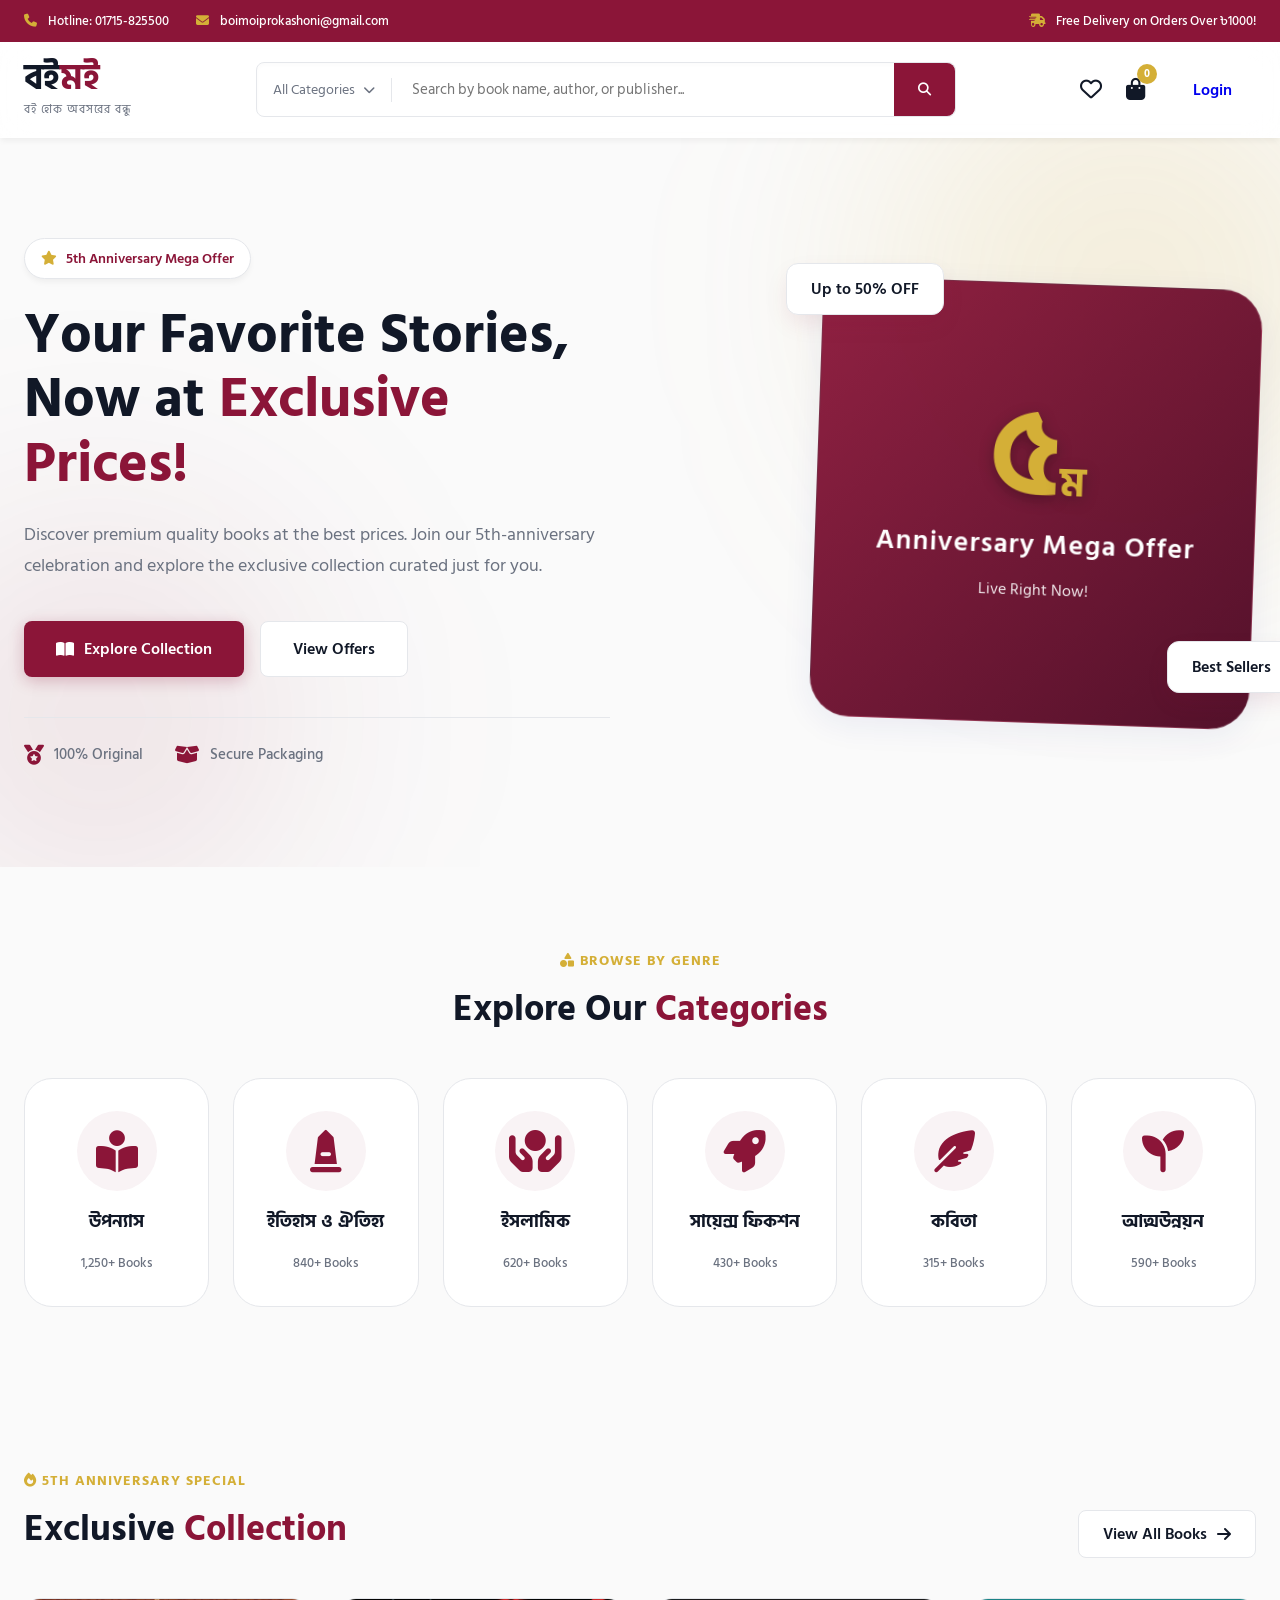
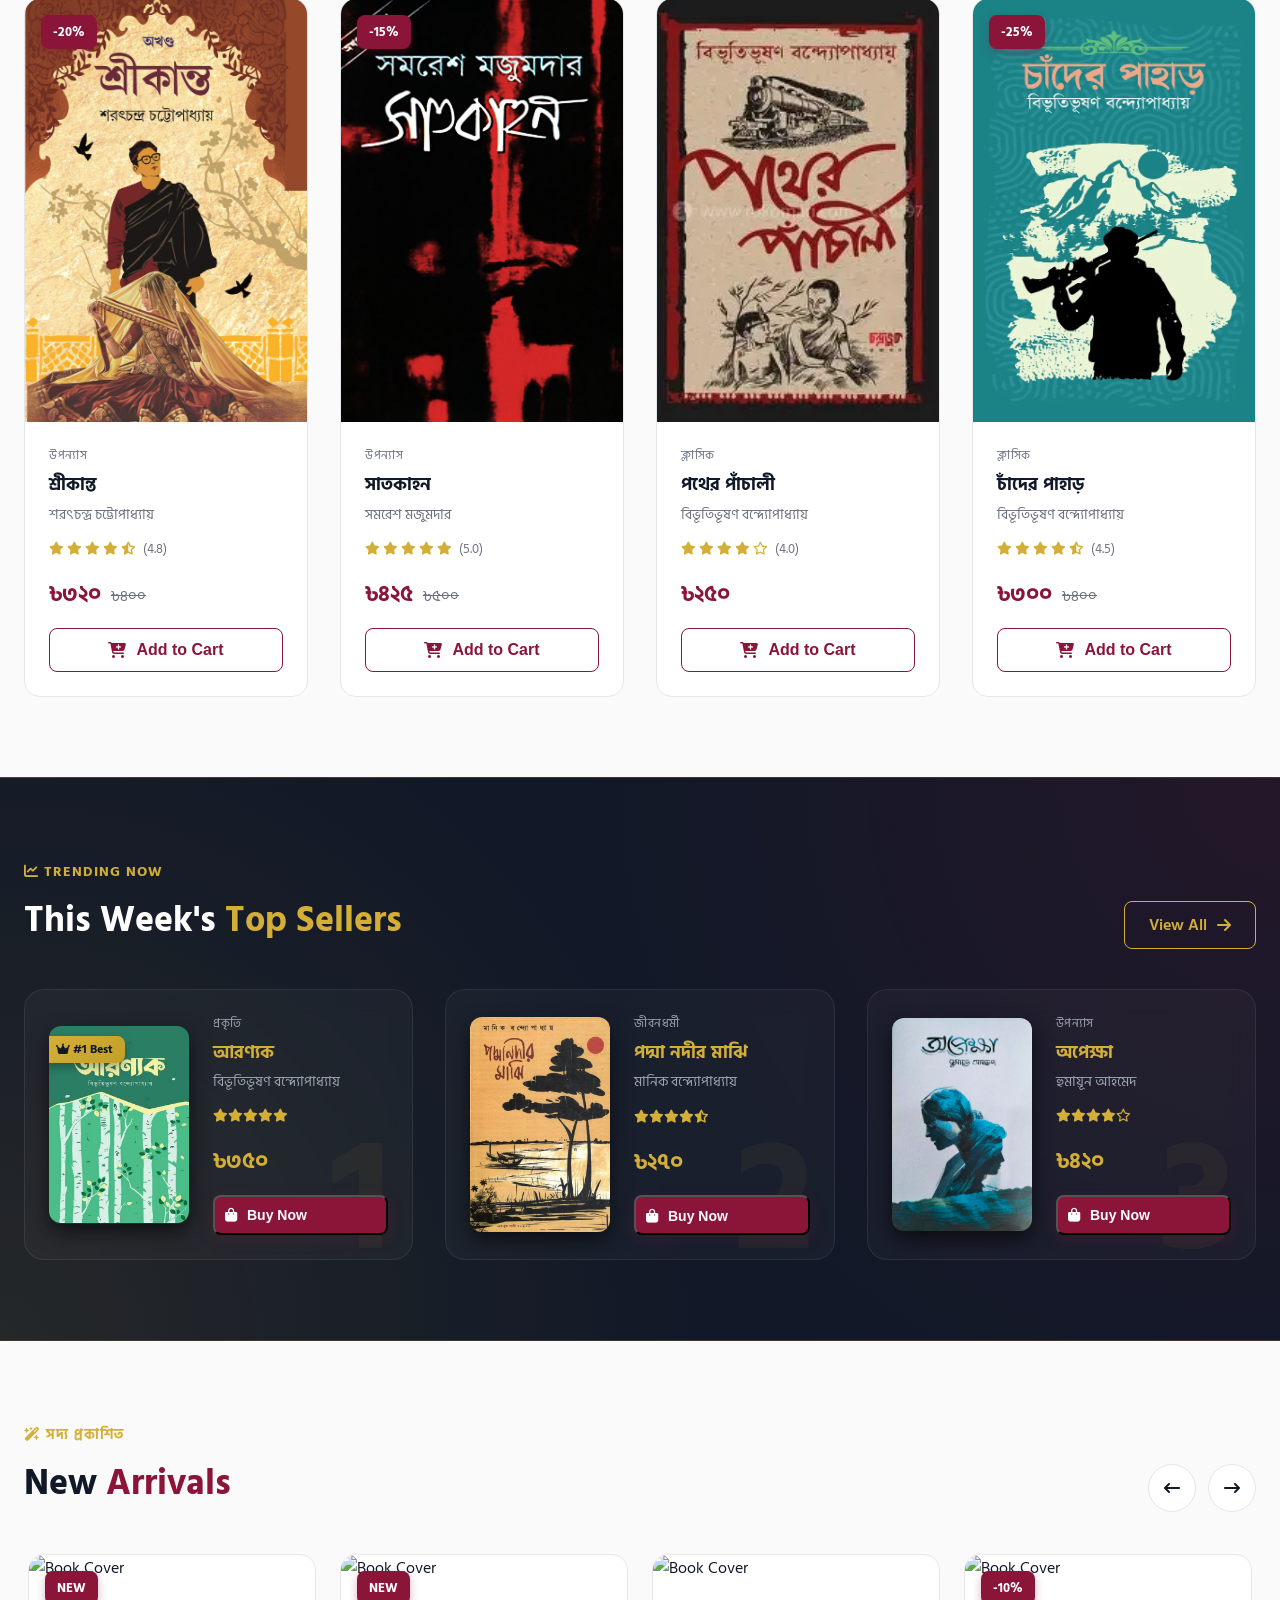
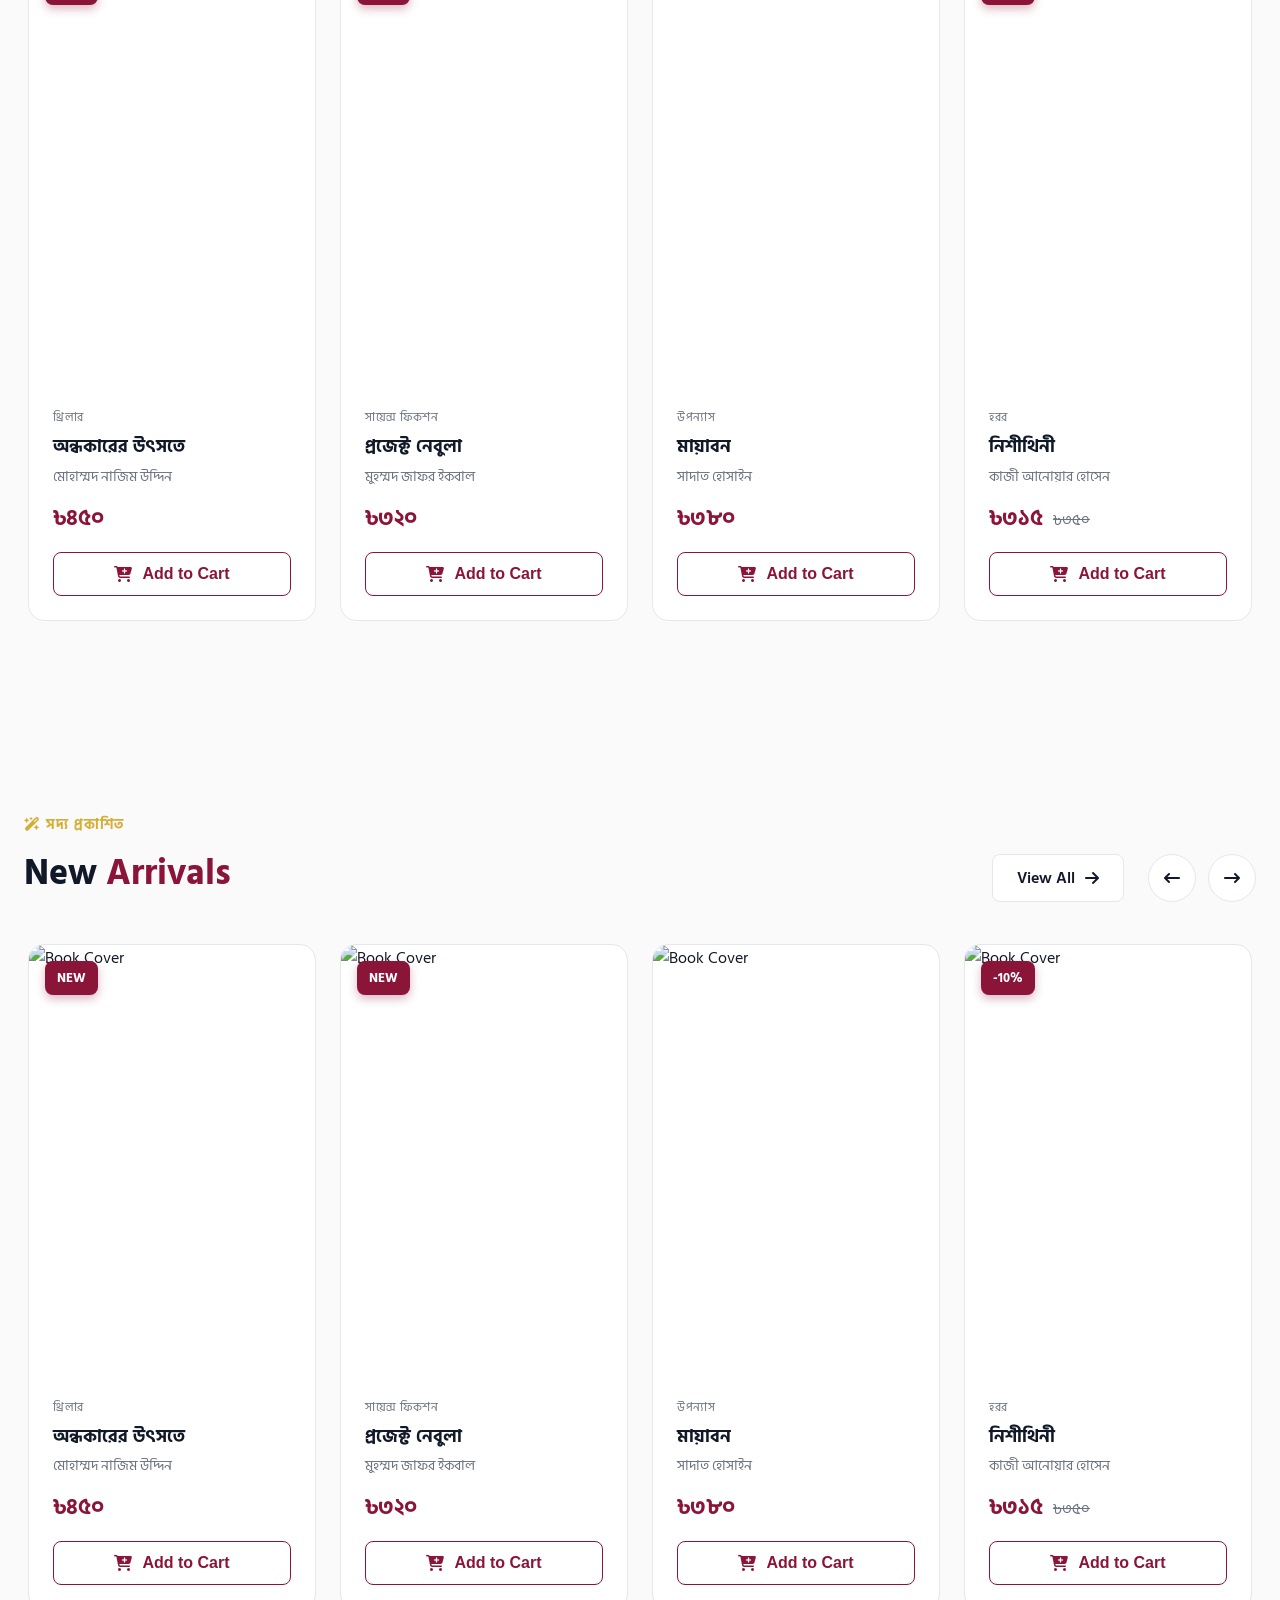
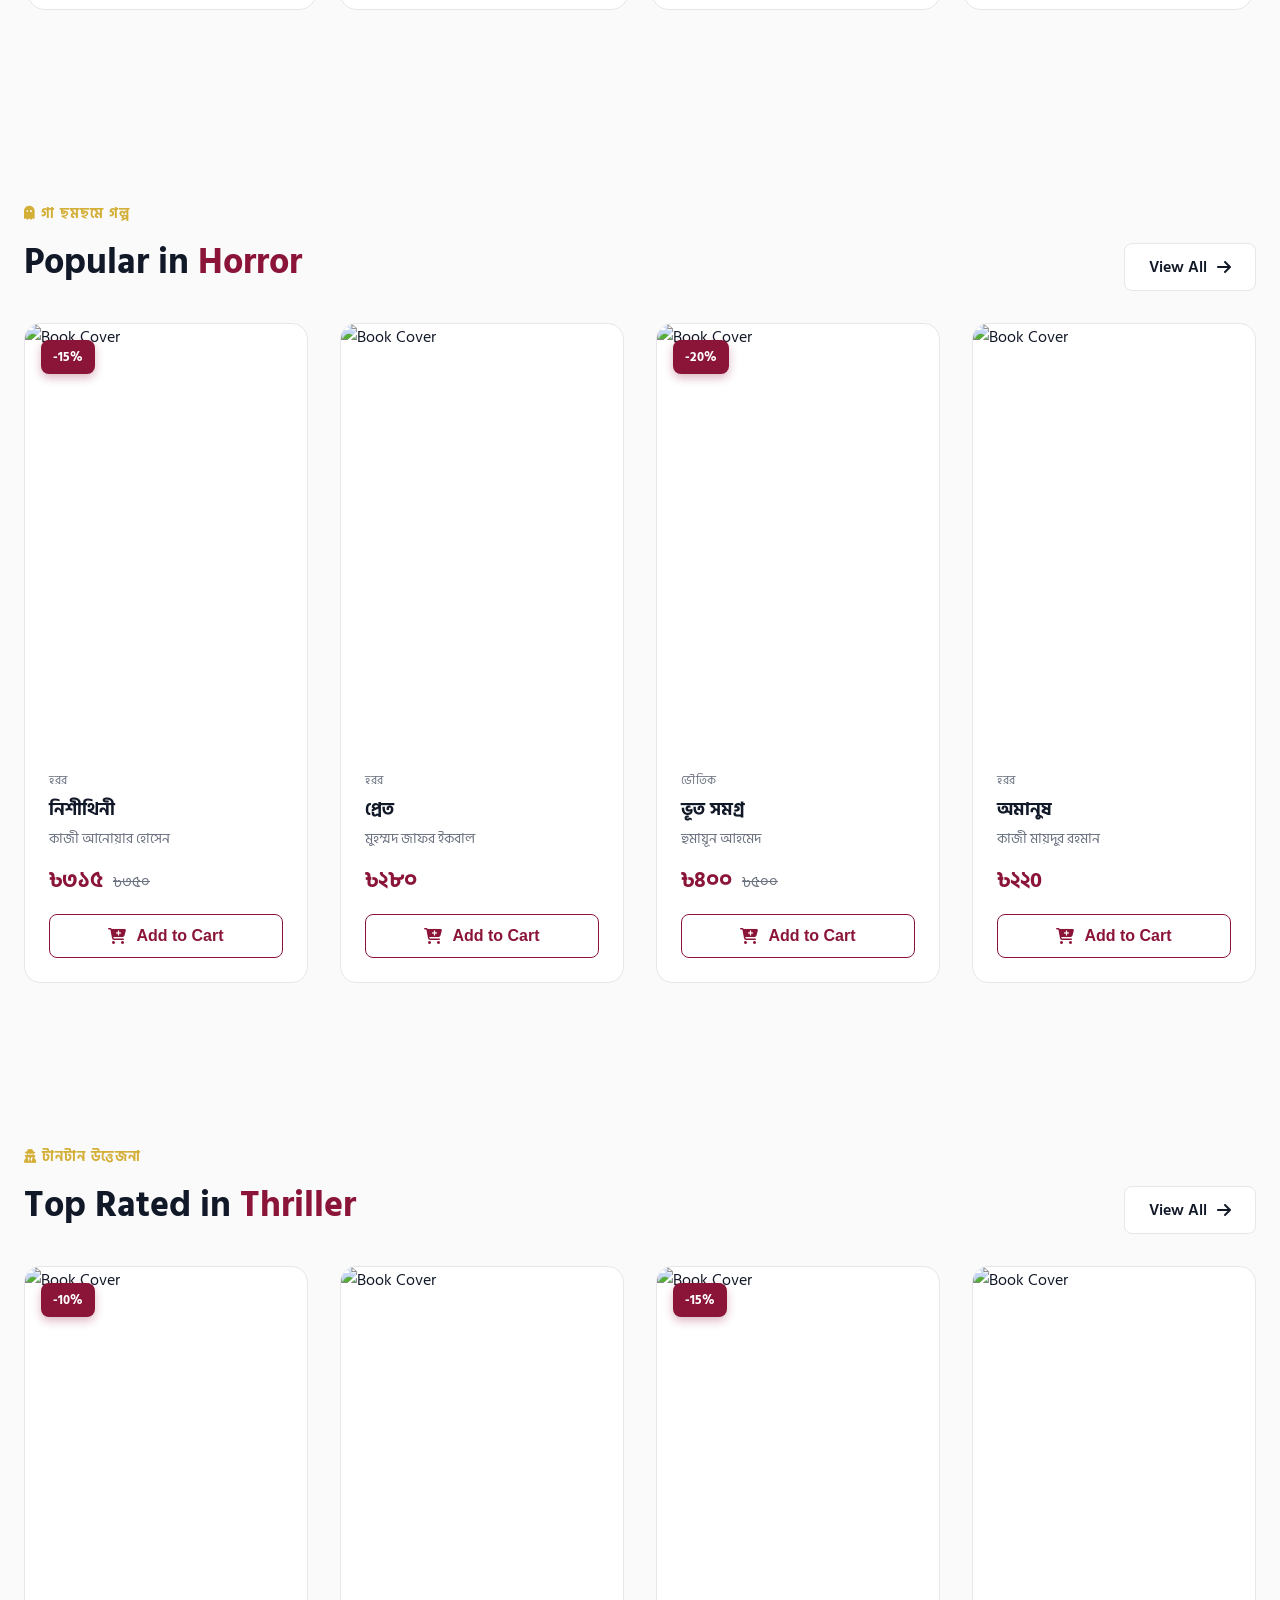
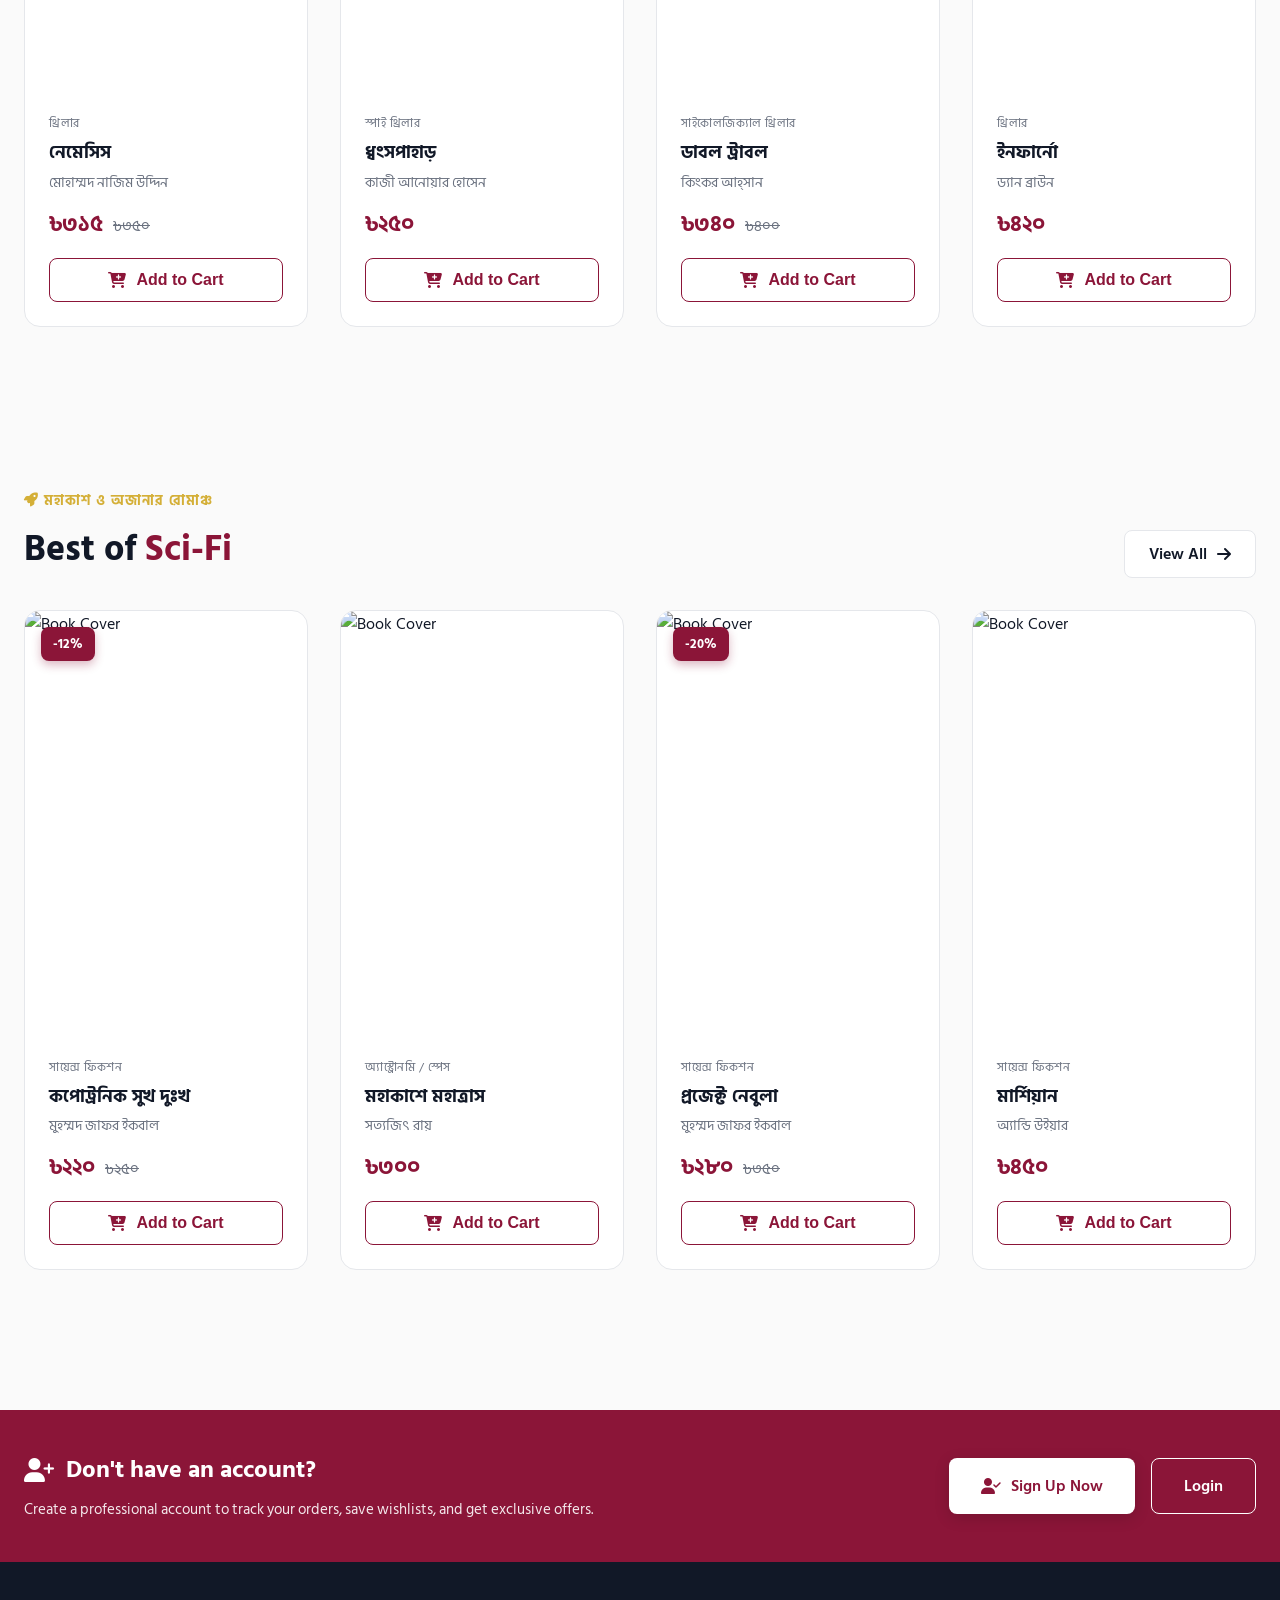
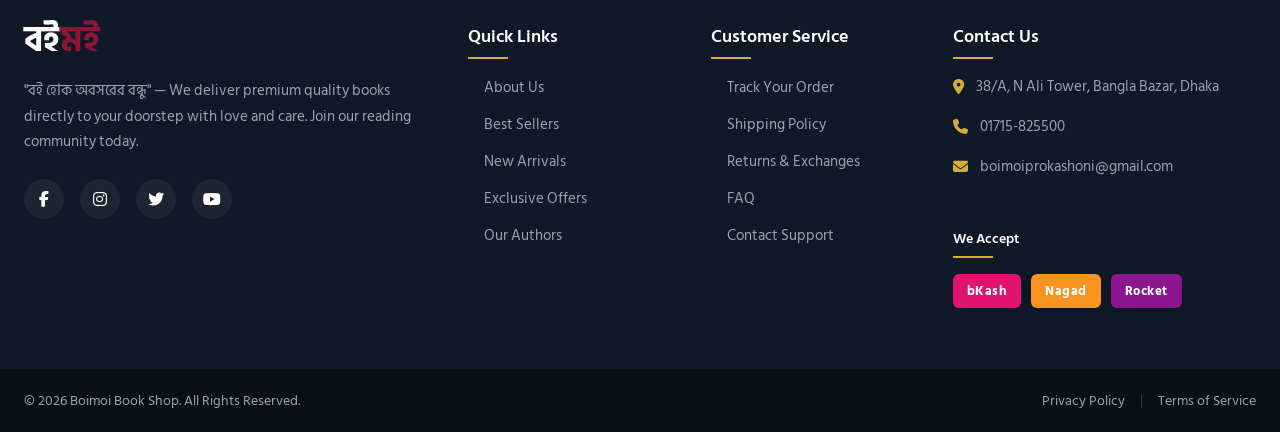
==== commit 581a7931: "details.html added" ====
--- a/index.html
+++ b/index.html
@@ -541,6 +541,970 @@
           </div>
         </div>
       </section>
+
+      <!-- ==========================================
+             6. Category Slider: New Arrivals
+        =========================================== -->
+      <section
+        class="section-padding category-slider-section"
+        id="new-arrivals"
+      >
+        <div class="container">
+          <!-- Slider Header with Navigation -->
+          <div class="slider-header">
+            <div class="header-titles">
+              <span class="sub-heading"
+                ><i class="fa-solid fa-wand-magic-sparkles"></i> সদ্য
+                প্রকাশিত</span
+              >
+              <h2 class="section-title">
+                New <span class="highlight-text">Arrivals</span>
+              </h2>
+            </div>
+            <div class="slider-nav">
+              <button class="slider-btn prev-btn" aria-label="Previous">
+                <i class="fa-solid fa-arrow-left-long"></i>
+              </button>
+              <button class="slider-btn next-btn" aria-label="Next">
+                <i class="fa-solid fa-arrow-right-long"></i>
+              </button>
+            </div>
+          </div>
+
+          <!-- Slider Container -->
+          <div class="book-slider-container">
+            <div class="book-slider-track">
+              <!-- Book Card 1 -->
+              <div class="book-card slider-card">
+                <div class="book-image-wrapper">
+                  <div class="discount-badge new-badge">NEW</div>
+                  <img
+                    src="https://via.placeholder.com/300x450/e5e7eb/6b7280?text=New+Book+1"
+                    alt="Book Cover"
+                    class="book-cover"
+                  />
+                  <div class="hover-actions">
+                    <button class="icon-btn">
+                      <i class="fa-regular fa-heart"></i>
+                    </button>
+                    <button class="icon-btn">
+                      <i class="fa-regular fa-eye"></i>
+                    </button>
+                  </div>
+                </div>
+                <div class="book-info">
+                  <div class="book-category">থ্রিলার</div>
+                  <h3 class="book-title"><a href="#">অন্ধকারের উৎসতে</a></h3>
+                  <p class="book-author">মোহাম্মদ নাজিম উদ্দিন</p>
+                  <div class="price-container">
+                    <span class="current-price">৳৪৫০</span>
+                  </div>
+                  <button class="btn btn-primary add-to-cart-btn">
+                    <i class="fa-solid fa-cart-plus"></i> Add to Cart
+                  </button>
+                </div>
+              </div>
+
+              <!-- Book Card 2 -->
+              <div class="book-card slider-card">
+                <div class="book-image-wrapper">
+                  <div class="discount-badge new-badge">NEW</div>
+                  <img
+                    src="https://via.placeholder.com/300x450/e5e7eb/6b7280?text=New+Book+2"
+                    alt="Book Cover"
+                    class="book-cover"
+                  />
+                  <div class="hover-actions">
+                    <button class="icon-btn">
+                      <i class="fa-regular fa-heart"></i>
+                    </button>
+                    <button class="icon-btn">
+                      <i class="fa-regular fa-eye"></i>
+                    </button>
+                  </div>
+                </div>
+                <div class="book-info">
+                  <div class="book-category">সায়েন্স ফিকশন</div>
+                  <h3 class="book-title"><a href="#">প্রজেক্ট নেবুলা</a></h3>
+                  <p class="book-author">মুহম্মদ জাফর ইকবাল</p>
+                  <div class="price-container">
+                    <span class="current-price">৳৩২০</span>
+                  </div>
+                  <button class="btn btn-primary add-to-cart-btn">
+                    <i class="fa-solid fa-cart-plus"></i> Add to Cart
+                  </button>
+                </div>
+              </div>
+
+              <!-- Book Card 3 -->
+              <div class="book-card slider-card">
+                <div class="book-image-wrapper">
+                  <img
+                    src="https://via.placeholder.com/300x450/e5e7eb/6b7280?text=New+Book+3"
+                    alt="Book Cover"
+                    class="book-cover"
+                  />
+                  <div class="hover-actions">
+                    <button class="icon-btn">
+                      <i class="fa-regular fa-heart"></i>
+                    </button>
+                    <button class="icon-btn">
+                      <i class="fa-regular fa-eye"></i>
+                    </button>
+                  </div>
+                </div>
+                <div class="book-info">
+                  <div class="book-category">উপন্যাস</div>
+                  <h3 class="book-title"><a href="#">মায়াবন</a></h3>
+                  <p class="book-author">সাদাত হোসাইন</p>
+                  <div class="price-container">
+                    <span class="current-price">৳৩৮০</span>
+                  </div>
+                  <button class="btn btn-primary add-to-cart-btn">
+                    <i class="fa-solid fa-cart-plus"></i> Add to Cart
+                  </button>
+                </div>
+              </div>
+
+              <!-- Book Card 4 -->
+              <div class="book-card slider-card">
+                <div class="book-image-wrapper">
+                  <div class="discount-badge">-10%</div>
+                  <img
+                    src="https://via.placeholder.com/300x450/e5e7eb/6b7280?text=New+Book+4"
+                    alt="Book Cover"
+                    class="book-cover"
+                  />
+                  <div class="hover-actions">
+                    <button class="icon-btn">
+                      <i class="fa-regular fa-heart"></i>
+                    </button>
+                    <button class="icon-btn">
+                      <i class="fa-regular fa-eye"></i>
+                    </button>
+                  </div>
+                </div>
+                <div class="book-info">
+                  <div class="book-category">হরর</div>
+                  <h3 class="book-title"><a href="#">নিশীথিনী</a></h3>
+                  <p class="book-author">কাজী আনোয়ার হোসেন</p>
+                  <div class="price-container">
+                    <span class="current-price">৳৩১৫</span>
+                    <span class="old-price">৳৩৫০</span>
+                  </div>
+                  <button class="btn btn-primary add-to-cart-btn">
+                    <i class="fa-solid fa-cart-plus"></i> Add to Cart
+                  </button>
+                </div>
+              </div>
+
+              <!-- Book Card 5 (Hidden initially, appears on scroll) -->
+              <div class="book-card slider-card">
+                <div class="book-image-wrapper">
+                  <img
+                    src="https://via.placeholder.com/300x450/e5e7eb/6b7280?text=New+Book+5"
+                    alt="Book Cover"
+                    class="book-cover"
+                  />
+                  <div class="hover-actions">
+                    <button class="icon-btn">
+                      <i class="fa-regular fa-heart"></i>
+                    </button>
+                    <button class="icon-btn">
+                      <i class="fa-regular fa-eye"></i>
+                    </button>
+                  </div>
+                </div>
+                <div class="book-info">
+                  <div class="book-category">কবিতা</div>
+                  <h3 class="book-title"><a href="#">মেঘের ওপারে</a></h3>
+                  <p class="book-author">হেলাল হাফিজ</p>
+                  <div class="price-container">
+                    <span class="current-price">৳২০০</span>
+                  </div>
+                  <button class="btn btn-primary add-to-cart-btn">
+                    <i class="fa-solid fa-cart-plus"></i> Add to Cart
+                  </button>
+                </div>
+              </div>
+            </div>
+          </div>
+        </div>
+      </section>
+      <!-- ==========================================
+             6. Category Slider: New Arrivals
+        =========================================== -->
+      <section
+        class="section-padding category-slider-section"
+        id="new-arrivals"
+      >
+        <div class="container">
+          <!-- Slider Header with View All & Navigation -->
+          <div class="slider-header">
+            <div class="header-titles">
+              <span class="sub-heading"
+                ><i class="fa-solid fa-wand-magic-sparkles"></i> সদ্য
+                প্রকাশিত</span
+              >
+              <h2 class="section-title">
+                New <span class="highlight-text">Arrivals</span>
+              </h2>
+            </div>
+
+            <!-- New Actions Container -->
+            <div class="slider-header-actions">
+              <a href="#" class="btn btn-outline btn-small view-all-btn"
+                >View All <i class="fa-solid fa-arrow-right"></i
+              ></a>
+              <div class="slider-nav">
+                <button class="slider-btn prev-btn" aria-label="Previous">
+                  <i class="fa-solid fa-arrow-left-long"></i>
+                </button>
+                <button class="slider-btn next-btn" aria-label="Next">
+                  <i class="fa-solid fa-arrow-right-long"></i>
+                </button>
+              </div>
+            </div>
+          </div>
+
+          <!-- Slider Container -->
+          <div class="book-slider-container">
+            <div class="book-slider-track">
+              <!-- Book Card 1 -->
+              <div class="book-card slider-card">
+                <div class="book-image-wrapper">
+                  <div class="discount-badge new-badge">NEW</div>
+                  <img
+                    src="https://via.placeholder.com/300x450/e5e7eb/6b7280?text=New+Book+1"
+                    alt="Book Cover"
+                    class="book-cover"
+                  />
+                  <div class="hover-actions">
+                    <button class="icon-btn">
+                      <i class="fa-regular fa-heart"></i>
+                    </button>
+                    <button class="icon-btn">
+                      <i class="fa-regular fa-eye"></i>
+                    </button>
+                  </div>
+                </div>
+                <div class="book-info">
+                  <div class="book-category">থ্রিলার</div>
+                  <h3 class="book-title"><a href="#">অন্ধকারের উৎসতে</a></h3>
+                  <p class="book-author">মোহাম্মদ নাজিম উদ্দিন</p>
+                  <div class="price-container">
+                    <span class="current-price">৳৪৫০</span>
+                  </div>
+                  <button class="btn btn-primary add-to-cart-btn">
+                    <i class="fa-solid fa-cart-plus"></i> Add to Cart
+                  </button>
+                </div>
+              </div>
+
+              <!-- Book Card 2 -->
+              <div class="book-card slider-card">
+                <div class="book-image-wrapper">
+                  <div class="discount-badge new-badge">NEW</div>
+                  <img
+                    src="https://via.placeholder.com/300x450/e5e7eb/6b7280?text=New+Book+2"
+                    alt="Book Cover"
+                    class="book-cover"
+                  />
+                  <div class="hover-actions">
+                    <button class="icon-btn">
+                      <i class="fa-regular fa-heart"></i>
+                    </button>
+                    <button class="icon-btn">
+                      <i class="fa-regular fa-eye"></i>
+                    </button>
+                  </div>
+                </div>
+                <div class="book-info">
+                  <div class="book-category">সায়েন্স ফিকশন</div>
+                  <h3 class="book-title"><a href="#">প্রজেক্ট নেবুলা</a></h3>
+                  <p class="book-author">মুহম্মদ জাফর ইকবাল</p>
+                  <div class="price-container">
+                    <span class="current-price">৳৩২০</span>
+                  </div>
+                  <button class="btn btn-primary add-to-cart-btn">
+                    <i class="fa-solid fa-cart-plus"></i> Add to Cart
+                  </button>
+                </div>
+              </div>
+
+              <!-- Book Card 3 -->
+              <div class="book-card slider-card">
+                <div class="book-image-wrapper">
+                  <img
+                    src="https://via.placeholder.com/300x450/e5e7eb/6b7280?text=New+Book+3"
+                    alt="Book Cover"
+                    class="book-cover"
+                  />
+                  <div class="hover-actions">
+                    <button class="icon-btn">
+                      <i class="fa-regular fa-heart"></i>
+                    </button>
+                    <button class="icon-btn">
+                      <i class="fa-regular fa-eye"></i>
+                    </button>
+                  </div>
+                </div>
+                <div class="book-info">
+                  <div class="book-category">উপন্যাস</div>
+                  <h3 class="book-title"><a href="#">মায়াবন</a></h3>
+                  <p class="book-author">সাদাত হোসাইন</p>
+                  <div class="price-container">
+                    <span class="current-price">৳৩৮০</span>
+                  </div>
+                  <button class="btn btn-primary add-to-cart-btn">
+                    <i class="fa-solid fa-cart-plus"></i> Add to Cart
+                  </button>
+                </div>
+              </div>
+
+              <!-- Book Card 4 -->
+              <div class="book-card slider-card">
+                <div class="book-image-wrapper">
+                  <div class="discount-badge">-10%</div>
+                  <img
+                    src="https://via.placeholder.com/300x450/e5e7eb/6b7280?text=New+Book+4"
+                    alt="Book Cover"
+                    class="book-cover"
+                  />
+                  <div class="hover-actions">
+                    <button class="icon-btn">
+                      <i class="fa-regular fa-heart"></i>
+                    </button>
+                    <button class="icon-btn">
+                      <i class="fa-regular fa-eye"></i>
+                    </button>
+                  </div>
+                </div>
+                <div class="book-info">
+                  <div class="book-category">হরর</div>
+                  <h3 class="book-title"><a href="#">নিশীথিনী</a></h3>
+                  <p class="book-author">কাজী আনোয়ার হোসেন</p>
+                  <div class="price-container">
+                    <span class="current-price">৳৩১৫</span>
+                    <span class="old-price">৳৩৫০</span>
+                  </div>
+                  <button class="btn btn-primary add-to-cart-btn">
+                    <i class="fa-solid fa-cart-plus"></i> Add to Cart
+                  </button>
+                </div>
+              </div>
+
+              <!-- Book Card 5 (Hidden initially, needed for sliding effect) -->
+              <div class="book-card slider-card">
+                <div class="book-image-wrapper">
+                  <img
+                    src="https://via.placeholder.com/300x450/e5e7eb/6b7280?text=New+Book+5"
+                    alt="Book Cover"
+                    class="book-cover"
+                  />
+                  <div class="hover-actions">
+                    <button class="icon-btn">
+                      <i class="fa-regular fa-heart"></i>
+                    </button>
+                    <button class="icon-btn">
+                      <i class="fa-regular fa-eye"></i>
+                    </button>
+                  </div>
+                </div>
+                <div class="book-info">
+                  <div class="book-category">কবিতা</div>
+                  <h3 class="book-title"><a href="#">মেঘের ওপারে</a></h3>
+                  <p class="book-author">হেলাল হাফিজ</p>
+                  <div class="price-container">
+                    <span class="current-price">৳২০০</span>
+                  </div>
+                  <button class="btn btn-primary add-to-cart-btn">
+                    <i class="fa-solid fa-cart-plus"></i> Add to Cart
+                  </button>
+                </div>
+              </div>
+            </div>
+          </div>
+        </div>
+      </section>
+
+      <!-- ==========================================
+             7. Static Category Section: Horror
+        =========================================== -->
+      <section class="section-padding bg-light" id="horror">
+        <div class="container">
+          <!-- Section Header with View All (No Arrows) -->
+          <div class="slider-header">
+            <div class="header-titles">
+              <span class="sub-heading"
+                ><i class="fa-solid fa-ghost"></i> গা ছমছমে গল্প</span
+              >
+              <h2 class="section-title">
+                Popular in <span class="highlight-text">Horror</span>
+              </h2>
+            </div>
+
+            <div class="slider-header-actions">
+              <a href="#" class="btn btn-outline btn-small view-all-btn"
+                >View All <i class="fa-solid fa-arrow-right"></i
+              ></a>
+            </div>
+          </div>
+
+          <!-- Static Book Grid (4 Cards) -->
+          <div class="book-grid">
+            <!-- Horror Book 1 -->
+            <div class="book-card">
+              <div class="book-image-wrapper">
+                <div class="discount-badge">-15%</div>
+                <img
+                  src="https://via.placeholder.com/300x450/e5e7eb/6b7280?text=Horror+Book+1"
+                  alt="Book Cover"
+                  class="book-cover"
+                />
+                <div class="hover-actions">
+                  <button class="icon-btn">
+                    <i class="fa-regular fa-heart"></i>
+                  </button>
+                  <button class="icon-btn">
+                    <i class="fa-regular fa-eye"></i>
+                  </button>
+                </div>
+              </div>
+              <div class="book-info">
+                <div class="book-category">হরর</div>
+                <h3 class="book-title"><a href="#">নিশীথিনী</a></h3>
+                <p class="book-author">কাজী আনোয়ার হোসেন</p>
+                <div class="price-container">
+                  <span class="current-price">৳৩১৫</span>
+                  <span class="old-price">৳৩৫০</span>
+                </div>
+                <button class="btn btn-primary add-to-cart-btn">
+                  <i class="fa-solid fa-cart-plus"></i> Add to Cart
+                </button>
+              </div>
+            </div>
+
+            <!-- Horror Book 2 -->
+            <div class="book-card">
+              <div class="book-image-wrapper">
+                <img
+                  src="https://via.placeholder.com/300x450/e5e7eb/6b7280?text=Horror+Book+2"
+                  alt="Book Cover"
+                  class="book-cover"
+                />
+                <div class="hover-actions">
+                  <button class="icon-btn">
+                    <i class="fa-regular fa-heart"></i>
+                  </button>
+                  <button class="icon-btn">
+                    <i class="fa-regular fa-eye"></i>
+                  </button>
+                </div>
+              </div>
+              <div class="book-info">
+                <div class="book-category">হরর</div>
+                <h3 class="book-title"><a href="#">প্রেত</a></h3>
+                <p class="book-author">মুহম্মদ জাফর ইকবাল</p>
+                <div class="price-container">
+                  <span class="current-price">৳২৮০</span>
+                </div>
+                <button class="btn btn-primary add-to-cart-btn">
+                  <i class="fa-solid fa-cart-plus"></i> Add to Cart
+                </button>
+              </div>
+            </div>
+
+            <!-- Horror Book 3 -->
+            <div class="book-card">
+              <div class="book-image-wrapper">
+                <div class="discount-badge">-20%</div>
+                <img
+                  src="https://via.placeholder.com/300x450/e5e7eb/6b7280?text=Horror+Book+3"
+                  alt="Book Cover"
+                  class="book-cover"
+                />
+                <div class="hover-actions">
+                  <button class="icon-btn">
+                    <i class="fa-regular fa-heart"></i>
+                  </button>
+                  <button class="icon-btn">
+                    <i class="fa-regular fa-eye"></i>
+                  </button>
+                </div>
+              </div>
+              <div class="book-info">
+                <div class="book-category">ভৌতিক</div>
+                <h3 class="book-title"><a href="#">ভূত সমগ্র</a></h3>
+                <p class="book-author">হুমায়ূন আহমেদ</p>
+                <div class="price-container">
+                  <span class="current-price">৳৪০০</span>
+                  <span class="old-price">৳৫০০</span>
+                </div>
+                <button class="btn btn-primary add-to-cart-btn">
+                  <i class="fa-solid fa-cart-plus"></i> Add to Cart
+                </button>
+              </div>
+            </div>
+
+            <!-- Horror Book 4 -->
+            <div class="book-card">
+              <div class="book-image-wrapper">
+                <img
+                  src="https://via.placeholder.com/300x450/e5e7eb/6b7280?text=Horror+Book+4"
+                  alt="Book Cover"
+                  class="book-cover"
+                />
+                <div class="hover-actions">
+                  <button class="icon-btn">
+                    <i class="fa-regular fa-heart"></i>
+                  </button>
+                  <button class="icon-btn">
+                    <i class="fa-regular fa-eye"></i>
+                  </button>
+                </div>
+              </div>
+              <div class="book-info">
+                <div class="book-category">হরর</div>
+                <h3 class="book-title"><a href="#">অমানুষ</a></h3>
+                <p class="book-author">কাজী মায়দুর রহমান</p>
+                <div class="price-container">
+                  <span class="current-price">৳২২0</span>
+                </div>
+                <button class="btn btn-primary add-to-cart-btn">
+                  <i class="fa-solid fa-cart-plus"></i> Add to Cart
+                </button>
+              </div>
+            </div>
+          </div>
+        </div>
+      </section>
+
+      <!-- ==========================================
+             8. Static Category Section: Thriller
+        =========================================== -->
+      <section class="section-padding" id="thriller">
+        <div class="container">
+          <!-- Section Header -->
+          <div class="slider-header">
+            <div class="header-titles">
+              <span class="sub-heading"
+                ><i class="fa-solid fa-user-secret"></i> টানটান উত্তেজনা</span
+              >
+              <h2 class="section-title">
+                Top Rated in <span class="highlight-text">Thriller</span>
+              </h2>
+            </div>
+
+            <div class="slider-header-actions">
+              <a href="#" class="btn btn-outline btn-small view-all-btn"
+                >View All <i class="fa-solid fa-arrow-right"></i
+              ></a>
+            </div>
+          </div>
+
+          <!-- Static Book Grid (4 Cards) -->
+          <div class="book-grid">
+            <!-- Thriller Book 1 -->
+            <div class="book-card">
+              <div class="book-image-wrapper">
+                <div class="discount-badge">-10%</div>
+                <img
+                  src="https://via.placeholder.com/300x450/e5e7eb/6b7280?text=Thriller+Book+1"
+                  alt="Book Cover"
+                  class="book-cover"
+                />
+                <div class="hover-actions">
+                  <button class="icon-btn">
+                    <i class="fa-regular fa-heart"></i>
+                  </button>
+                  <button class="icon-btn">
+                    <i class="fa-regular fa-eye"></i>
+                  </button>
+                </div>
+              </div>
+              <div class="book-info">
+                <div class="book-category">থ্রিলার</div>
+                <h3 class="book-title"><a href="#">নেমেসিস</a></h3>
+                <p class="book-author">মোহাম্মদ নাজিম উদ্দিন</p>
+                <div class="price-container">
+                  <span class="current-price">৳৩১৫</span>
+                  <span class="old-price">৳৩৫০</span>
+                </div>
+                <button class="btn btn-primary add-to-cart-btn">
+                  <i class="fa-solid fa-cart-plus"></i> Add to Cart
+                </button>
+              </div>
+            </div>
+
+            <!-- Thriller Book 2 -->
+            <div class="book-card">
+              <div class="book-image-wrapper">
+                <img
+                  src="https://via.placeholder.com/300x450/e5e7eb/6b7280?text=Thriller+Book+2"
+                  alt="Book Cover"
+                  class="book-cover"
+                />
+                <div class="hover-actions">
+                  <button class="icon-btn">
+                    <i class="fa-regular fa-heart"></i>
+                  </button>
+                  <button class="icon-btn">
+                    <i class="fa-regular fa-eye"></i>
+                  </button>
+                </div>
+              </div>
+              <div class="book-info">
+                <div class="book-category">স্পাই থ্রিলার</div>
+                <h3 class="book-title"><a href="#">ধ্বংসপাহাড়</a></h3>
+                <p class="book-author">কাজী আনোয়ার হোসেন</p>
+                <div class="price-container">
+                  <span class="current-price">৳২৫০</span>
+                </div>
+                <button class="btn btn-primary add-to-cart-btn">
+                  <i class="fa-solid fa-cart-plus"></i> Add to Cart
+                </button>
+              </div>
+            </div>
+
+            <!-- Thriller Book 3 -->
+            <div class="book-card">
+              <div class="book-image-wrapper">
+                <div class="discount-badge">-15%</div>
+                <img
+                  src="https://via.placeholder.com/300x450/e5e7eb/6b7280?text=Thriller+Book+3"
+                  alt="Book Cover"
+                  class="book-cover"
+                />
+                <div class="hover-actions">
+                  <button class="icon-btn">
+                    <i class="fa-regular fa-heart"></i>
+                  </button>
+                  <button class="icon-btn">
+                    <i class="fa-regular fa-eye"></i>
+                  </button>
+                </div>
+              </div>
+              <div class="book-info">
+                <div class="book-category">সাইকোলজিক্যাল থ্রিলার</div>
+                <h3 class="book-title"><a href="#">ডাবল ট্রাবল</a></h3>
+                <p class="book-author">কিংকর আহ্‌সান</p>
+                <div class="price-container">
+                  <span class="current-price">৳৩৪০</span>
+                  <span class="old-price">৳৪০০</span>
+                </div>
+                <button class="btn btn-primary add-to-cart-btn">
+                  <i class="fa-solid fa-cart-plus"></i> Add to Cart
+                </button>
+              </div>
+            </div>
+
+            <!-- Thriller Book 4 -->
+            <div class="book-card">
+              <div class="book-image-wrapper">
+                <img
+                  src="https://via.placeholder.com/300x450/e5e7eb/6b7280?text=Thriller+Book+4"
+                  alt="Book Cover"
+                  class="book-cover"
+                />
+                <div class="hover-actions">
+                  <button class="icon-btn">
+                    <i class="fa-regular fa-heart"></i>
+                  </button>
+                  <button class="icon-btn">
+                    <i class="fa-regular fa-eye"></i>
+                  </button>
+                </div>
+              </div>
+              <div class="book-info">
+                <div class="book-category">থ্রিলার</div>
+                <h3 class="book-title"><a href="#">ইনফার্নো</a></h3>
+                <p class="book-author">ড্যান ব্রাউন</p>
+                <div class="price-container">
+                  <span class="current-price">৳৪২০</span>
+                </div>
+                <button class="btn btn-primary add-to-cart-btn">
+                  <i class="fa-solid fa-cart-plus"></i> Add to Cart
+                </button>
+              </div>
+            </div>
+          </div>
+        </div>
+      </section>
+
+      <!-- ==========================================
+             9. Static Category Section: Science Fiction
+        =========================================== -->
+      <section class="section-padding bg-light" id="sci-fi">
+        <div class="container">
+          <!-- Section Header -->
+          <div class="slider-header">
+            <div class="header-titles">
+              <span class="sub-heading"
+                ><i class="fa-solid fa-rocket"></i> মহাকাশ ও অজানার
+                রোমাঞ্চ</span
+              >
+              <h2 class="section-title">
+                Best of <span class="highlight-text">Sci-Fi</span>
+              </h2>
+            </div>
+
+            <div class="slider-header-actions">
+              <a href="#" class="btn btn-outline btn-small view-all-btn"
+                >View All <i class="fa-solid fa-arrow-right"></i
+              ></a>
+            </div>
+          </div>
+
+          <!-- Static Book Grid (4 Cards) -->
+          <div class="book-grid">
+            <!-- Sci-Fi Book 1 -->
+            <div class="book-card">
+              <div class="book-image-wrapper">
+                <div class="discount-badge">-12%</div>
+                <img
+                  src="https://via.placeholder.com/300x450/e5e7eb/6b7280?text=SciFi+Book+1"
+                  alt="Book Cover"
+                  class="book-cover"
+                />
+                <div class="hover-actions">
+                  <button class="icon-btn">
+                    <i class="fa-regular fa-heart"></i>
+                  </button>
+                  <button class="icon-btn">
+                    <i class="fa-regular fa-eye"></i>
+                  </button>
+                </div>
+              </div>
+              <div class="book-info">
+                <div class="book-category">সায়েন্স ফিকশন</div>
+                <h3 class="book-title"><a href="#">কপোট্রনিক সুখ দুঃখ</a></h3>
+                <p class="book-author">মুহম্মদ জাফর ইকবাল</p>
+                <div class="price-container">
+                  <span class="current-price">৳২২০</span>
+                  <span class="old-price">৳২৫০</span>
+                </div>
+                <button class="btn btn-primary add-to-cart-btn">
+                  <i class="fa-solid fa-cart-plus"></i> Add to Cart
+                </button>
+              </div>
+            </div>
+
+            <!-- Sci-Fi Book 2 -->
+            <div class="book-card">
+              <div class="book-image-wrapper">
+                <img
+                  src="https://via.placeholder.com/300x450/e5e7eb/6b7280?text=SciFi+Book+2"
+                  alt="Book Cover"
+                  class="book-cover"
+                />
+                <div class="hover-actions">
+                  <button class="icon-btn">
+                    <i class="fa-regular fa-heart"></i>
+                  </button>
+                  <button class="icon-btn">
+                    <i class="fa-regular fa-eye"></i>
+                  </button>
+                </div>
+              </div>
+              <div class="book-info">
+                <div class="book-category">অ্যাস্ট্রোনমি / স্পেস</div>
+                <h3 class="book-title"><a href="#">মহাকাশে মহাত্রাস</a></h3>
+                <p class="book-author">সত্যজিৎ রায়</p>
+                <div class="price-container">
+                  <span class="current-price">৳৩০০</span>
+                </div>
+                <button class="btn btn-primary add-to-cart-btn">
+                  <i class="fa-solid fa-cart-plus"></i> Add to Cart
+                </button>
+              </div>
+            </div>
+
+            <!-- Sci-Fi Book 3 -->
+            <div class="book-card">
+              <div class="book-image-wrapper">
+                <div class="discount-badge">-20%</div>
+                <img
+                  src="https://via.placeholder.com/300x450/e5e7eb/6b7280?text=SciFi+Book+3"
+                  alt="Book Cover"
+                  class="book-cover"
+                />
+                <div class="hover-actions">
+                  <button class="icon-btn">
+                    <i class="fa-regular fa-heart"></i>
+                  </button>
+                  <button class="icon-btn">
+                    <i class="fa-regular fa-eye"></i>
+                  </button>
+                </div>
+              </div>
+              <div class="book-info">
+                <div class="book-category">সায়েন্স ফিকশন</div>
+                <h3 class="book-title"><a href="#">প্রজেক্ট নেবুলা</a></h3>
+                <p class="book-author">মুহম্মদ জাফর ইকবাল</p>
+                <div class="price-container">
+                  <span class="current-price">৳২৮০</span>
+                  <span class="old-price">৳৩৫০</span>
+                </div>
+                <button class="btn btn-primary add-to-cart-btn">
+                  <i class="fa-solid fa-cart-plus"></i> Add to Cart
+                </button>
+              </div>
+            </div>
+
+            <!-- Sci-Fi Book 4 -->
+            <div class="book-card">
+              <div class="book-image-wrapper">
+                <img
+                  src="https://via.placeholder.com/300x450/e5e7eb/6b7280?text=SciFi+Book+4"
+                  alt="Book Cover"
+                  class="book-cover"
+                />
+                <div class="hover-actions">
+                  <button class="icon-btn">
+                    <i class="fa-regular fa-heart"></i>
+                  </button>
+                  <button class="icon-btn">
+                    <i class="fa-regular fa-eye"></i>
+                  </button>
+                </div>
+              </div>
+              <div class="book-info">
+                <div class="book-category">সায়েন্স ফিকশন</div>
+                <h3 class="book-title"><a href="#">মার্শিয়ান</a></h3>
+                <p class="book-author">অ্যান্ডি উইয়ার</p>
+                <div class="price-container">
+                  <span class="current-price">৳৪৫০</span>
+                </div>
+                <button class="btn btn-primary add-to-cart-btn">
+                  <i class="fa-solid fa-cart-plus"></i> Add to Cart
+                </button>
+              </div>
+            </div>
+          </div>
+        </div>
+      </section>
     </main>
+    <!-- ==========================================
+         10. Premium Footer Section
+    =========================================== -->
+    <footer class="site-footer">
+      <!-- Newsletter Section -->
+      <!-- Account CTA Section (Replacing Newsletter) -->
+      <div class="newsletter-section">
+        <div class="container newsletter-container">
+          <div class="newsletter-text">
+            <h3>
+              <i class="fa-solid fa-user-plus"></i> Don't have an account?
+            </h3>
+            <p>
+              Create a professional account to track your orders, save
+              wishlists, and get exclusive offers.
+            </p>
+          </div>
+          <div class="cta-button-wrapper">
+            <a href="#" class="btn btn-light"
+              ><i class="fa-solid fa-user-check"></i> Sign Up Now</a
+            >
+            <a href="#" class="btn btn-outline-light">Login</a>
+          </div>
+        </div>
+      </div>
+
+      <!-- Main Footer Content -->
+      <div class="container">
+        <div class="footer-grid">
+          <!-- Column 1: Brand & About -->
+          <div class="footer-col brand-col">
+            <a href="#" class="brand-logo footer-logo">
+              <span class="logo-text text-white"
+                >বই<span class="highlight">মই</span></span
+              >
+            </a>
+            <p class="footer-desc">
+              "বই হোক অবসরের বন্ধু" — We deliver premium quality books directly
+              to your doorstep with love and care. Join our reading community
+              today.
+            </p>
+
+            <div class="social-links">
+              <a href="#" aria-label="Facebook"
+                ><i class="fa-brands fa-facebook-f"></i
+              ></a>
+              <a href="#" aria-label="Instagram"
+                ><i class="fa-brands fa-instagram"></i
+              ></a>
+              <a href="#" aria-label="Twitter"
+                ><i class="fa-brands fa-twitter"></i
+              ></a>
+              <a href="#" aria-label="YouTube"
+                ><i class="fa-brands fa-youtube"></i
+              ></a>
+            </div>
+          </div>
+
+          <!-- Column 2: Quick Links -->
+          <div class="footer-col">
+            <h4 class="footer-heading">Quick Links</h4>
+            <ul class="footer-links">
+              <li><a href="#">About Us</a></li>
+              <li><a href="#">Best Sellers</a></li>
+              <li><a href="#">New Arrivals</a></li>
+              <li><a href="#">Exclusive Offers</a></li>
+              <li><a href="#">Our Authors</a></li>
+            </ul>
+          </div>
+
+          <!-- Column 3: Customer Service -->
+          <div class="footer-col">
+            <h4 class="footer-heading">Customer Service</h4>
+            <ul class="footer-links">
+              <li><a href="#">Track Your Order</a></li>
+              <li><a href="#">Shipping Policy</a></li>
+              <li><a href="#">Returns & Exchanges</a></li>
+              <li><a href="#">FAQ</a></li>
+              <li><a href="#">Contact Support</a></li>
+            </ul>
+          </div>
+
+          <!-- Column 4: Contact & Payments -->
+          <div class="footer-col">
+            <h4 class="footer-heading">Contact Us</h4>
+            <ul class="footer-contact-info">
+              <li>
+                <i class="fa-solid fa-location-dot"></i> 38/A, N Ali Tower,
+                Bangla Bazar, Dhaka
+              </li>
+              <li><i class="fa-solid fa-phone"></i> 01715-825500</li>
+              <li>
+                <i class="fa-solid fa-envelope"></i> boimoiprokashoni@gmail.com
+              </li>
+            </ul>
+
+            <!-- Payment Methods Icons (Updated to BD MFS) -->
+            <div class="payment-methods">
+              <h4 class="footer-heading small-heading">We Accept</h4>
+              <div class="local-payments">
+                <span class="pay-badge bkash">bKash</span>
+                <span class="pay-badge nagad">Nagad</span>
+                <span class="pay-badge rocket">Rocket</span>
+              </div>
+            </div>
+          </div>
+        </div>
+      </div>
+
+      <!-- Copyright Bottom Bar -->
+      <div class="footer-bottom">
+        <div class="container footer-bottom-content">
+          <p>&copy; 2026 Boimoi Book Shop. All Rights Reserved.</p>
+          <div class="footer-bottom-links">
+            <a href="#">Privacy Policy</a>
+            <span class="divider">|</span>
+            <a href="#">Terms of Service</a>
+          </div>
+        </div>
+      </div>
+    </footer>
   </body>
 </html>
--- a/css/style.css
+++ b/css/style.css
@@ -839,3 +839,622 @@
   font-size: 13px;
   font-weight: 500;
 }
+
+/* =========================================
+   6. Custom Book Slider Section Updates
+========================================= */
+.slider-header {
+  display: flex;
+  justify-content: space-between;
+  align-items: flex-end;
+  margin-bottom: 32px;
+}
+/* New Action Container for View All + Arrows */
+.slider-header-actions {
+  display: flex;
+  align-items: center;
+  gap: 24px;
+}
+.view-all-btn {
+  border-color: var(--border-color);
+  color: var(--text-dark);
+}
+.view-all-btn:hover {
+  background-color: var(--primary-red);
+  color: var(--bg-surface);
+  border-color: var(--primary-red);
+}
+
+.slider-nav {
+  display: flex;
+  gap: 12px;
+}
+.slider-btn {
+  width: 48px;
+  height: 48px;
+  border-radius: 50%;
+  border: 1.5px solid var(--border-color);
+  background-color: var(--bg-surface);
+  color: var(--text-dark);
+  font-size: 16px;
+  cursor: pointer;
+  display: flex;
+  align-items: center;
+  justify-content: center;
+  transition: var(--transition);
+}
+.slider-btn:hover {
+  background-color: var(--primary-red);
+  border-color: var(--primary-red);
+  color: var(--bg-surface);
+  box-shadow: 0 4px 12px rgba(139, 21, 56, 0.2);
+}
+
+/* Perfecting 4 Cards on Desktop */
+.book-slider-container {
+  width: 100%;
+  overflow-x: auto;
+  scroll-behavior: smooth;
+  -ms-overflow-style: none;
+  scrollbar-width: none;
+  padding-bottom: 20px;
+}
+.book-slider-container::-webkit-scrollbar {
+  display: none;
+}
+.book-slider-track {
+  display: flex;
+  gap: 24px; /* Reduced gap slightly for better fit */
+  padding: 10px 4px;
+}
+.slider-card {
+  /* Calculates exactly 4 cards fit considering gaps: calc((100% - (24px * 3)) / 4) */
+  width: calc((100% - 72px) / 4);
+  min-width: 260px; /* Ensures it doesn't get too small on mobile/tablet */
+  flex: 0 0 auto;
+}
+
+/* =========================================
+   10. Premium Footer Section
+========================================= */
+.site-footer {
+  background-color: var(--text-dark); /* Very dark charcoal */
+  color: #9ca3af; /* Muted gray text */
+  position: relative;
+  margin-top: 60px;
+}
+
+/* Newsletter Section */
+.newsletter-section {
+  background-color: var(--primary-red);
+  padding: 40px 0;
+  margin-bottom: 60px;
+}
+.newsletter-container {
+  display: flex;
+  justify-content: space-between;
+  align-items: center;
+  gap: 40px;
+  flex-wrap: wrap;
+}
+.newsletter-text {
+  flex: 1;
+  color: var(--bg-surface);
+}
+.newsletter-text h3 {
+  font-size: 24px;
+  margin-bottom: 8px;
+  display: flex;
+  align-items: center;
+  gap: 12px;
+}
+.newsletter-text p {
+  font-size: 15px;
+  opacity: 0.9;
+}
+.newsletter-form-wrapper {
+  flex: 1;
+  min-width: 300px;
+}
+.newsletter-form {
+  display: flex;
+  background-color: var(--bg-surface);
+  border-radius: 50px;
+  padding: 6px;
+  box-shadow: 0 10px 25px rgba(0, 0, 0, 0.1);
+}
+.newsletter-form input {
+  flex: 1;
+  border: none;
+  background: transparent;
+  padding: 10px 20px;
+  outline: none;
+  font-family: inherit;
+  font-size: 15px;
+}
+.newsletter-form .btn {
+  padding: 12px 28px;
+}
+
+/* Main Footer Grid */
+.footer-grid {
+  display: grid;
+  grid-template-columns: 2fr 1fr 1fr 1.5fr;
+  gap: 40px;
+  padding-bottom: 60px;
+}
+
+/* Footer Brand Column */
+.footer-logo .logo-text {
+  color: var(--bg-surface);
+}
+.footer-desc {
+  margin-top: 20px;
+  line-height: 1.7;
+  font-size: 15px;
+  margin-bottom: 24px;
+}
+.social-links {
+  display: flex;
+  gap: 16px;
+}
+.social-links a {
+  display: flex;
+  align-items: center;
+  justify-content: center;
+  width: 40px;
+  height: 40px;
+  background-color: rgba(255, 255, 255, 0.05);
+  color: var(--bg-surface);
+  border-radius: 50%;
+  text-decoration: none;
+  transition: var(--transition);
+}
+.social-links a:hover {
+  background-color: var(--accent-gold);
+  color: var(--text-dark);
+  transform: translateY(-3px);
+}
+
+/* Footer Links & Typography */
+.footer-heading {
+  color: var(--bg-surface);
+  font-size: 18px;
+  font-weight: 600;
+  margin-bottom: 24px;
+  position: relative;
+  display: inline-block;
+}
+.footer-heading::after {
+  content: "";
+  position: absolute;
+  left: 0;
+  bottom: -8px;
+  width: 40px;
+  height: 2px;
+  background-color: var(--accent-gold);
+}
+.small-heading {
+  font-size: 14px;
+  margin-bottom: 16px;
+  margin-top: 32px;
+}
+
+.footer-links {
+  list-style: none;
+}
+.footer-links li {
+  margin-bottom: 12px;
+}
+.footer-links a {
+  color: #9ca3af;
+  text-decoration: none;
+  transition: var(--transition);
+  font-size: 15px;
+  display: flex;
+  align-items: center;
+  gap: 8px;
+}
+.footer-links a::before {
+  content: "\f105"; /* FontAwesome angle-right */
+  font-family: "Font Awesome 6 Free";
+  font-weight: 900;
+  font-size: 12px;
+  opacity: 0;
+  transform: translateX(-10px);
+  transition: var(--transition);
+  color: var(--accent-gold);
+}
+.footer-links a:hover {
+  color: var(--accent-gold);
+  transform: translateX(5px);
+}
+.footer-links a:hover::before {
+  opacity: 1;
+  transform: translateX(0);
+}
+
+/* Footer Contact Info */
+.footer-contact-info {
+  list-style: none;
+}
+.footer-contact-info li {
+  display: flex;
+  align-items: flex-start;
+  gap: 12px;
+  margin-bottom: 16px;
+  font-size: 15px;
+  line-height: 1.6;
+}
+.footer-contact-info i {
+  color: var(--accent-gold);
+  margin-top: 4px;
+}
+
+/* Payment Icons */
+.payment-icons {
+  display: flex;
+  gap: 12px;
+  font-size: 32px;
+  color: #4b5563;
+}
+
+/* Footer Bottom Bar */
+.footer-bottom {
+  background-color: #0b0f19; /* Slightly darker than main footer */
+  padding: 20px 0;
+  border-top: 1px solid rgba(255, 255, 255, 0.05);
+}
+.footer-bottom-content {
+  display: flex;
+  justify-content: space-between;
+  align-items: center;
+  font-size: 14px;
+}
+.footer-bottom-links a {
+  color: #9ca3af;
+  text-decoration: none;
+  transition: var(--transition);
+}
+.footer-bottom-links a:hover {
+  color: var(--accent-gold);
+}
+.divider {
+  margin: 0 12px;
+  opacity: 0.3;
+}
+
+/* =========================================
+   Footer Updates (CTA & Local Payments)
+========================================= */
+
+/* Account CTA Buttons */
+.cta-button-wrapper {
+  display: flex;
+  gap: 16px;
+  flex-wrap: wrap;
+}
+.btn-light {
+  background-color: var(--bg-surface);
+  color: var(--primary-red);
+  box-shadow: 0 4px 15px rgba(0, 0, 0, 0.15);
+}
+.btn-light:hover {
+  background-color: var(--bg-main);
+  color: var(--primary-red-hover);
+  transform: translateY(-2px);
+}
+.btn-outline-light {
+  background-color: transparent;
+  color: var(--bg-surface);
+  border: 1.5px solid var(--bg-surface);
+}
+.btn-outline-light:hover {
+  background-color: var(--bg-surface);
+  color: var(--primary-red);
+  transform: translateY(-2px);
+}
+
+/* Local Mobile Banking Badges */
+.local-payments {
+  display: flex;
+  gap: 10px;
+  flex-wrap: wrap;
+  margin-top: 8px;
+}
+.pay-badge {
+  font-size: 13px;
+  font-weight: 700;
+  padding: 6px 14px;
+  border-radius: 6px;
+  color: #ffffff;
+  letter-spacing: 0.5px;
+  box-shadow: 0 4px 10px rgba(0, 0, 0, 0.15);
+  transition: var(--transition);
+  cursor: default;
+}
+.pay-badge:hover {
+  transform: translateY(-3px);
+}
+/* Brand Colors for MFS */
+.bkash {
+  background-color: #e2136e; /* bKash Pink */
+}
+.nagad {
+  background-color: #f7931e; /* Nagad Orange */
+}
+.rocket {
+  background-color: #8c1590; /* Rocket Purple */
+}
+
+/* =========================================
+   11. Product Details Page (PDP)
+========================================= */
+
+/* Breadcrumb */
+.breadcrumb {
+  padding: 24px 0;
+  font-size: 14px;
+  color: var(--text-muted);
+}
+.breadcrumb a {
+  color: var(--text-dark);
+  text-decoration: none;
+  transition: var(--transition);
+}
+.breadcrumb a:hover {
+  color: var(--primary-red);
+}
+.breadcrumb i {
+  margin: 0 8px;
+  font-size: 12px;
+}
+.current-page {
+  color: var(--primary-red);
+  font-weight: 500;
+}
+
+/* Product Container Layout */
+.product-details-container {
+  background-color: var(--bg-surface);
+  border-radius: 20px;
+  padding: 40px;
+  box-shadow: var(--shadow-sm);
+  display: grid;
+  grid-template-columns: 1fr 1fr;
+  gap: 60px;
+  margin-bottom: 80px;
+  border: 1px solid var(--border-color);
+}
+
+/* Left: Gallery */
+.product-gallery {
+  display: flex;
+  flex-direction: column;
+  gap: 20px;
+}
+.main-image-wrapper {
+  position: relative;
+  border-radius: 16px;
+  overflow: hidden;
+  background-color: var(--bg-light-gray);
+  aspect-ratio: 4/5;
+  border: 1px solid var(--border-color);
+}
+.main-img {
+  width: 100%;
+  height: 100%;
+  object-fit: cover;
+}
+.zoom-btn {
+  position: absolute;
+  top: 20px;
+  right: 20px;
+  width: 44px;
+  height: 44px;
+  border-radius: 50%;
+  background-color: var(--bg-glass);
+  backdrop-filter: blur(4px);
+  border: 1px solid rgba(255, 255, 255, 0.5);
+  font-size: 18px;
+  cursor: pointer;
+  box-shadow: var(--shadow-md);
+  transition: var(--transition);
+}
+.zoom-btn:hover {
+  background-color: var(--primary-red);
+  color: var(--bg-surface);
+}
+
+/* Thumbnails */
+.thumbnail-row {
+  display: flex;
+  gap: 16px;
+}
+.thumbnail {
+  width: 80px;
+  height: 80px;
+  border-radius: 12px;
+  border: 2px solid transparent;
+  overflow: hidden;
+  cursor: pointer;
+  transition: var(--transition);
+  opacity: 0.7;
+}
+.thumbnail:hover,
+.thumbnail.active {
+  border-color: var(--accent-gold);
+  opacity: 1;
+}
+.thumbnail img {
+  width: 100%;
+  height: 100%;
+  object-fit: cover;
+}
+
+/* Right: Info Panel */
+.product-title {
+  font-size: 32px;
+  color: var(--text-dark);
+  margin-bottom: 12px;
+  line-height: 1.3;
+}
+.product-author {
+  font-size: 16px;
+  color: var(--text-muted);
+  margin-bottom: 20px;
+}
+.product-author a {
+  color: var(--primary-red);
+  text-decoration: none;
+  font-weight: 600;
+}
+.product-rating {
+  color: var(--accent-gold);
+  margin-bottom: 24px;
+  font-size: 14px;
+}
+.review-count {
+  color: var(--text-muted);
+  margin-left: 8px;
+}
+
+/* Pricing - Styled like the screenshot but premium */
+.product-pricing {
+  display: flex;
+  align-items: center;
+  gap: 16px;
+  margin-bottom: 24px;
+  padding-bottom: 24px;
+  border-bottom: 1px solid var(--border-color);
+}
+.product-pricing .current-price {
+  font-size: 32px;
+  font-weight: 700;
+  color: var(--text-dark);
+}
+.product-pricing .old-price {
+  font-size: 18px;
+  color: var(--text-muted);
+  text-decoration: line-through;
+}
+.savings-badge {
+  background-color: var(--text-dark);
+  color: var(--bg-surface);
+  padding: 6px 12px;
+  border-radius: 50px;
+  font-size: 13px;
+  font-weight: 600;
+}
+
+.product-short-desc {
+  font-size: 16px;
+  line-height: 1.7;
+  color: var(--text-muted);
+  margin-bottom: 24px;
+}
+.stock-status {
+  color: #059669; /* Trust green */
+  font-weight: 600;
+  margin-bottom: 32px;
+  display: flex;
+  align-items: center;
+  gap: 8px;
+}
+
+/* Quantity & Actions matching screenshot layout */
+.product-actions {
+  display: flex;
+  flex-direction: column;
+  gap: 20px;
+  margin-bottom: 40px;
+}
+.quantity-selector {
+  display: inline-flex;
+  align-items: center;
+  border: 1.5px solid var(--border-color);
+  border-radius: 12px;
+  width: max-content;
+  height: 52px;
+}
+.qty-btn {
+  background: transparent;
+  border: none;
+  width: 48px;
+  height: 100%;
+  font-size: 16px;
+  cursor: pointer;
+  color: var(--text-dark);
+  transition: var(--transition);
+}
+.qty-btn:hover {
+  color: var(--primary-red);
+}
+.qty-input {
+  width: 60px;
+  height: 100%;
+  border: none;
+  text-align: center;
+  font-size: 18px;
+  font-weight: 600;
+  font-family: inherit;
+  border-left: 1px solid var(--border-color);
+  border-right: 1px solid var(--border-color);
+}
+.qty-input:focus {
+  outline: none;
+}
+
+.action-buttons-wrapper {
+  display: flex;
+  flex-direction: column; /* Stack buttons vertically like the image */
+  gap: 16px;
+}
+.btn-outline-primary {
+  background-color: transparent;
+  color: var(--text-dark);
+  border: 1.5px solid var(--text-dark);
+  padding: 16px;
+  font-size: 18px;
+  justify-content: center;
+}
+.btn-outline-primary:hover {
+  background-color: var(--bg-main);
+}
+.buy-now-btn {
+  background-color: var(--text-dark);
+  color: var(--bg-surface);
+  padding: 16px;
+  font-size: 18px;
+  border: 1.5px solid var(--text-dark);
+  justify-content: center;
+  box-shadow: none;
+}
+.buy-now-btn:hover {
+  background-color: #000;
+  transform: none;
+}
+
+/* Trust Features Box */
+.product-trust-features {
+  display: flex;
+  gap: 24px;
+  padding-top: 32px;
+  border-top: 1px solid var(--border-color);
+}
+.trust-box {
+  display: flex;
+  align-items: center;
+  gap: 12px;
+  font-size: 14px;
+  color: var(--text-dark);
+  font-weight: 600;
+}
+.trust-box i {
+  font-size: 24px;
+  color: var(--accent-gold);
+}
+.trust-box small {
+  color: var(--text-muted);
+  font-weight: 400;
+}
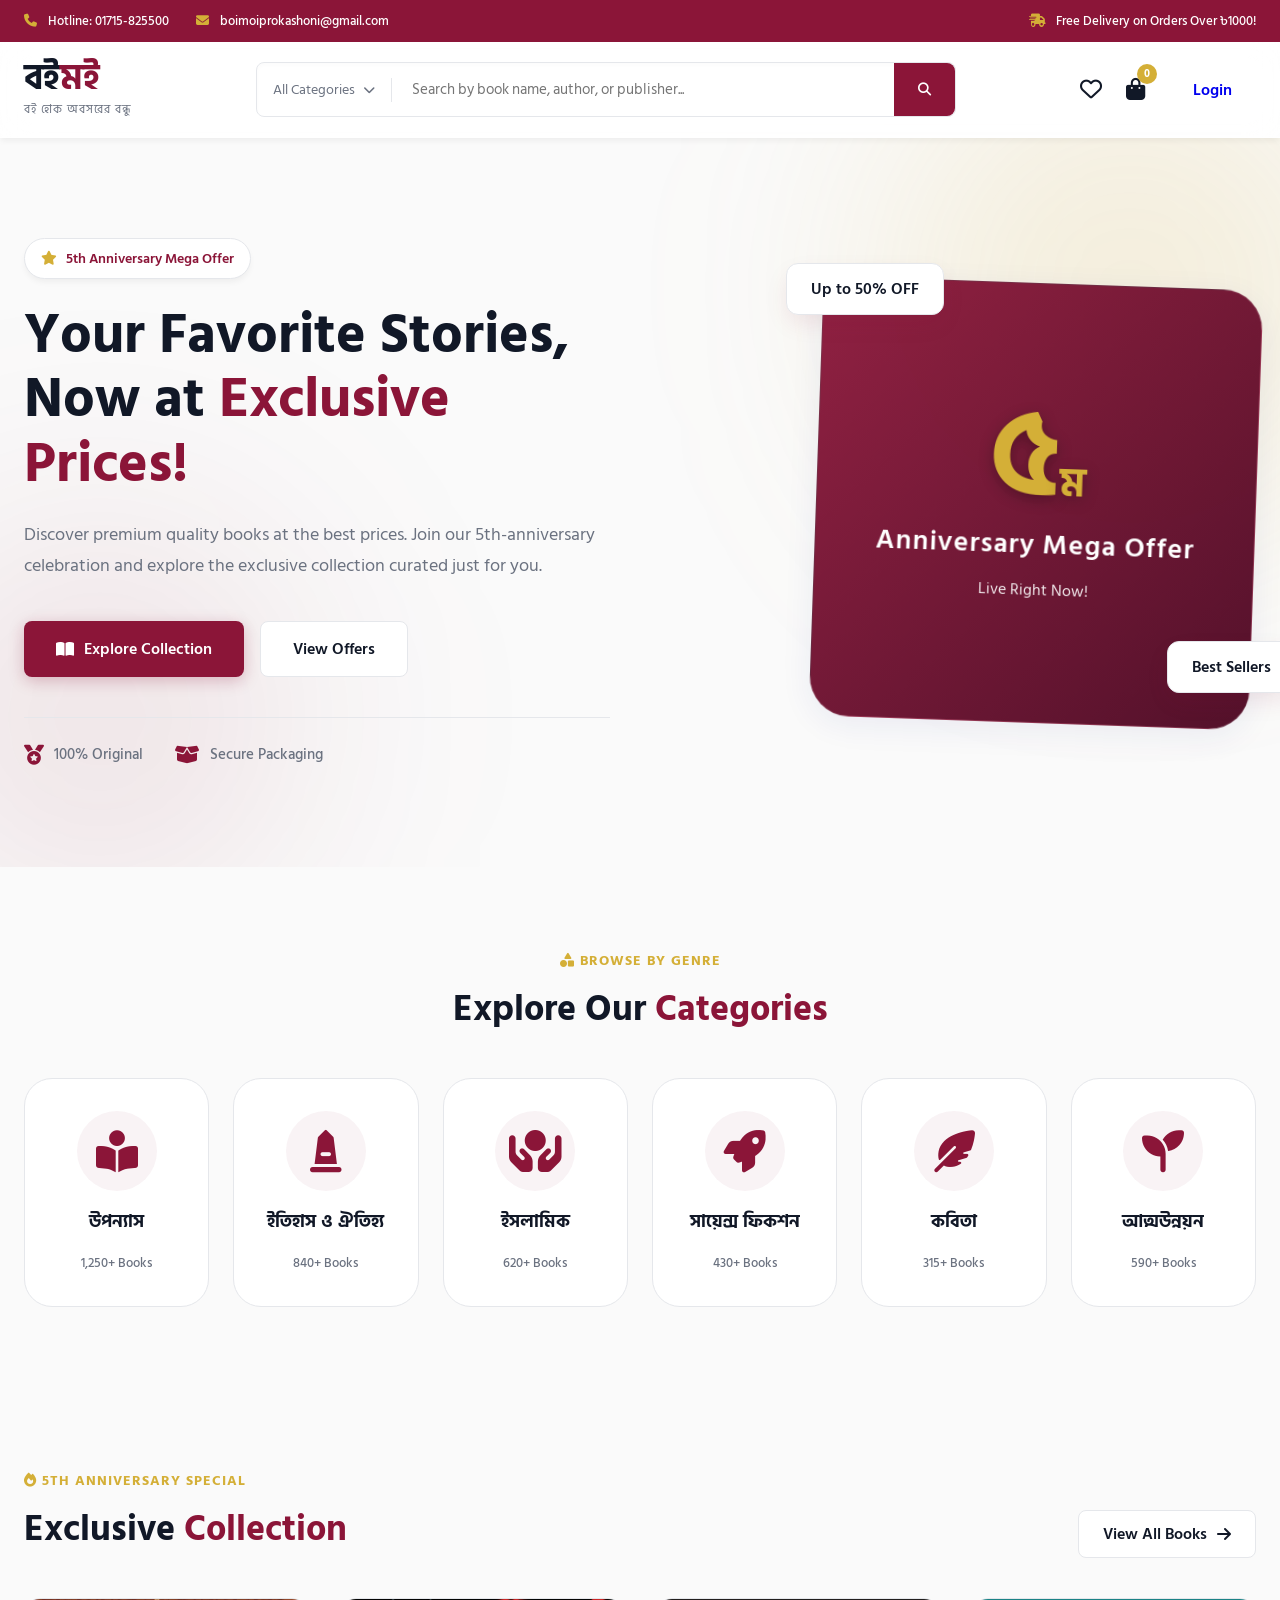
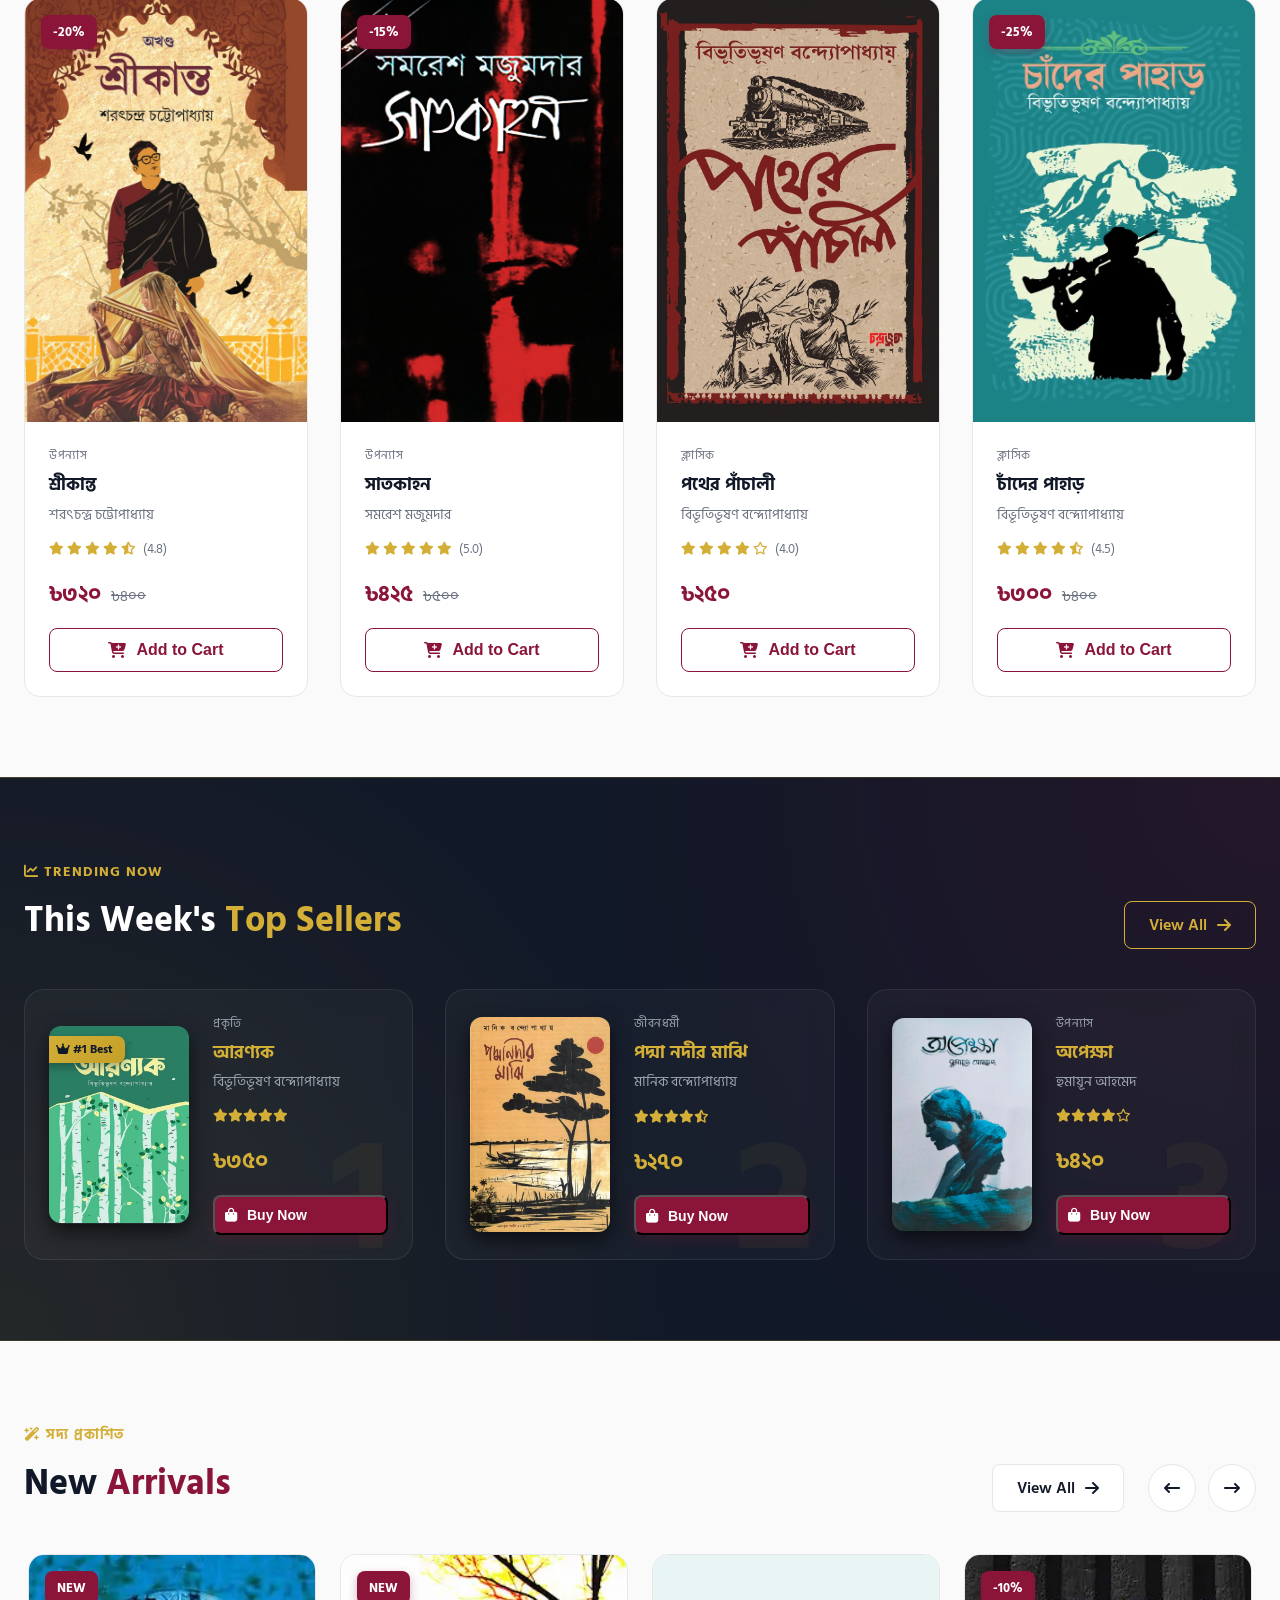
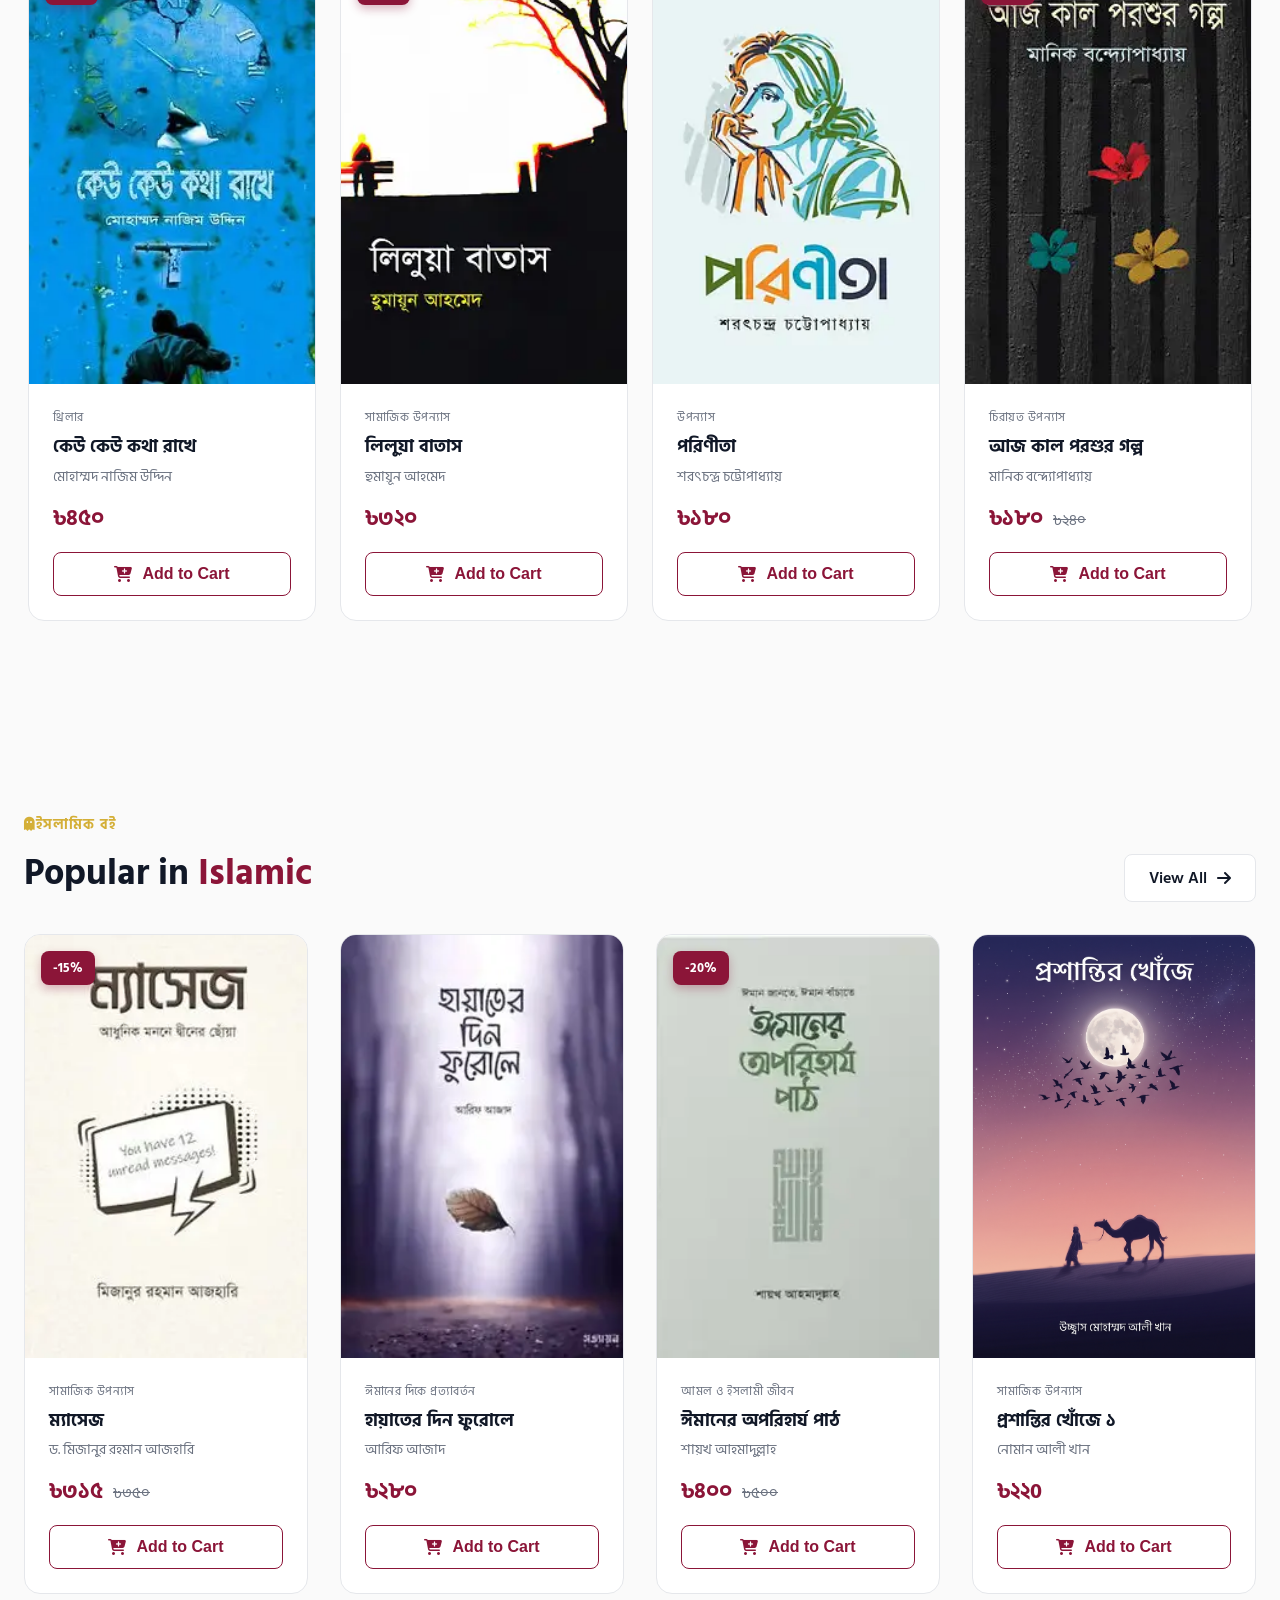
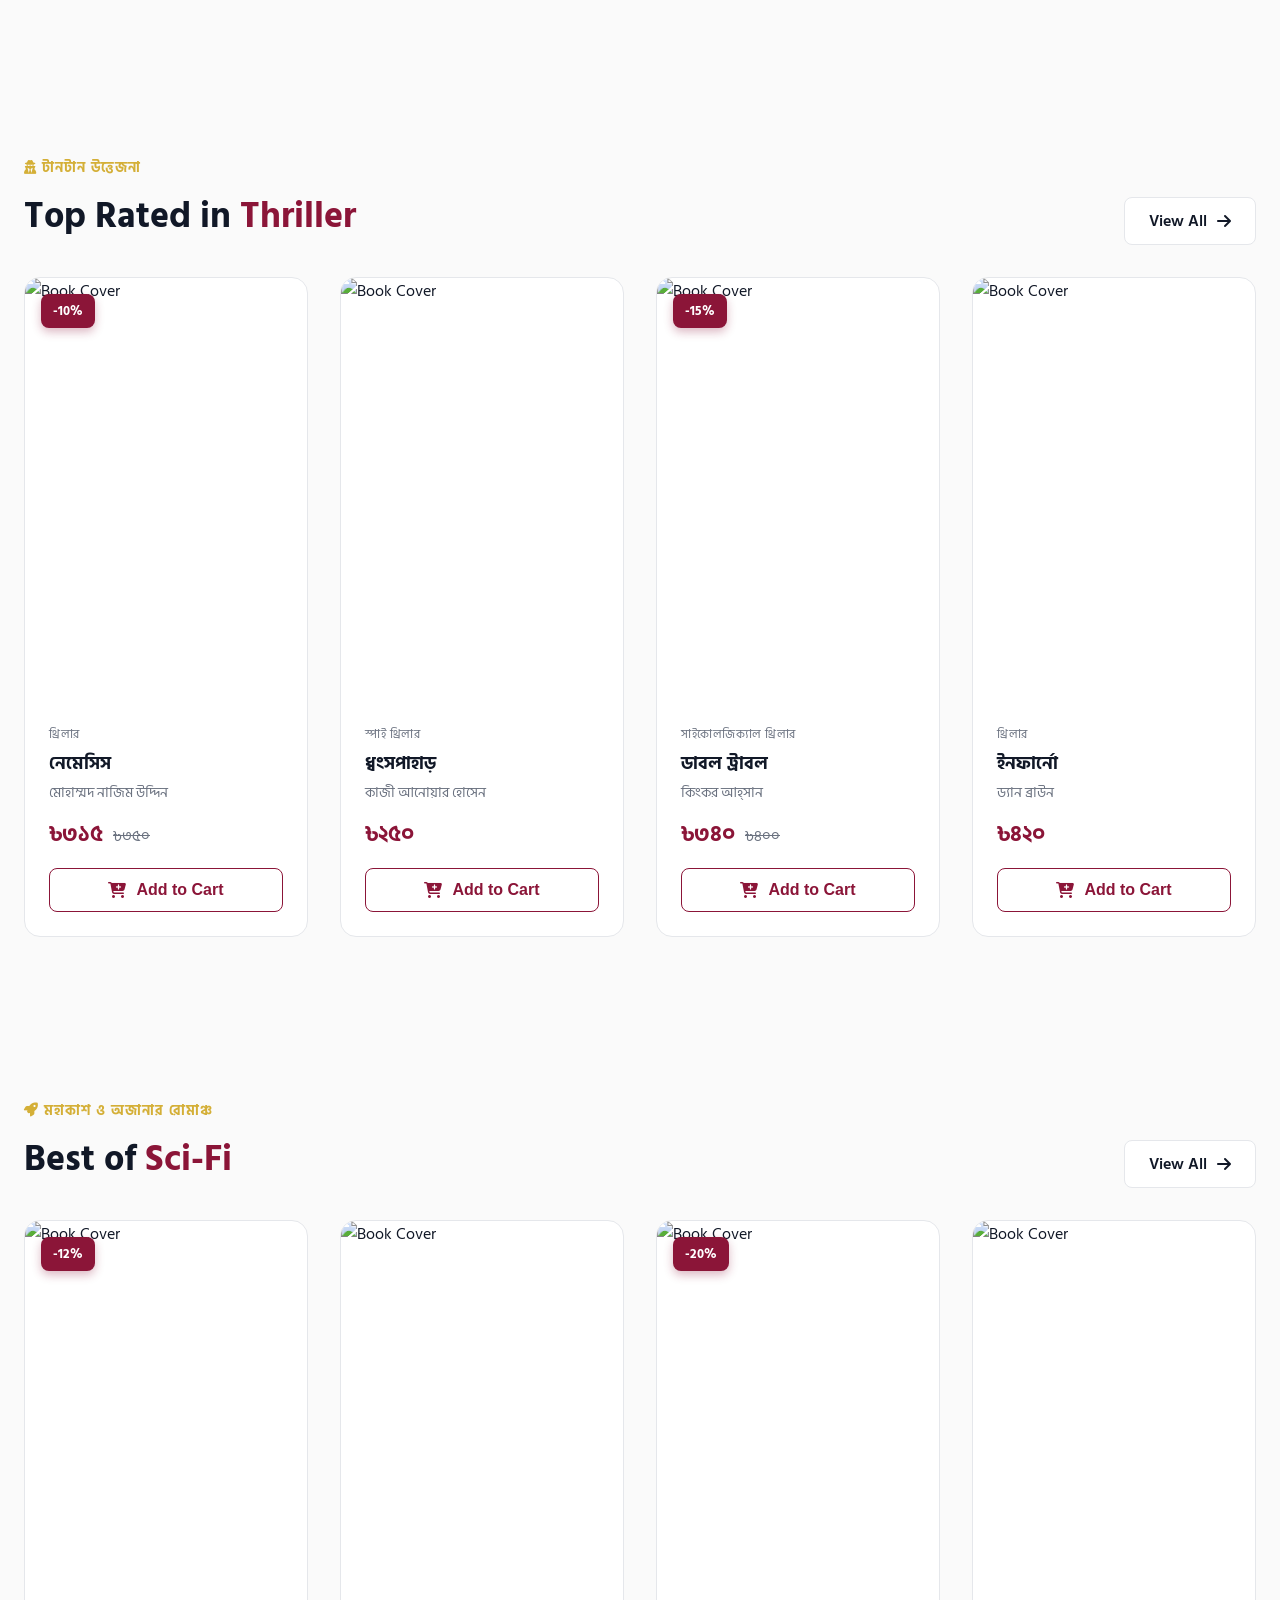
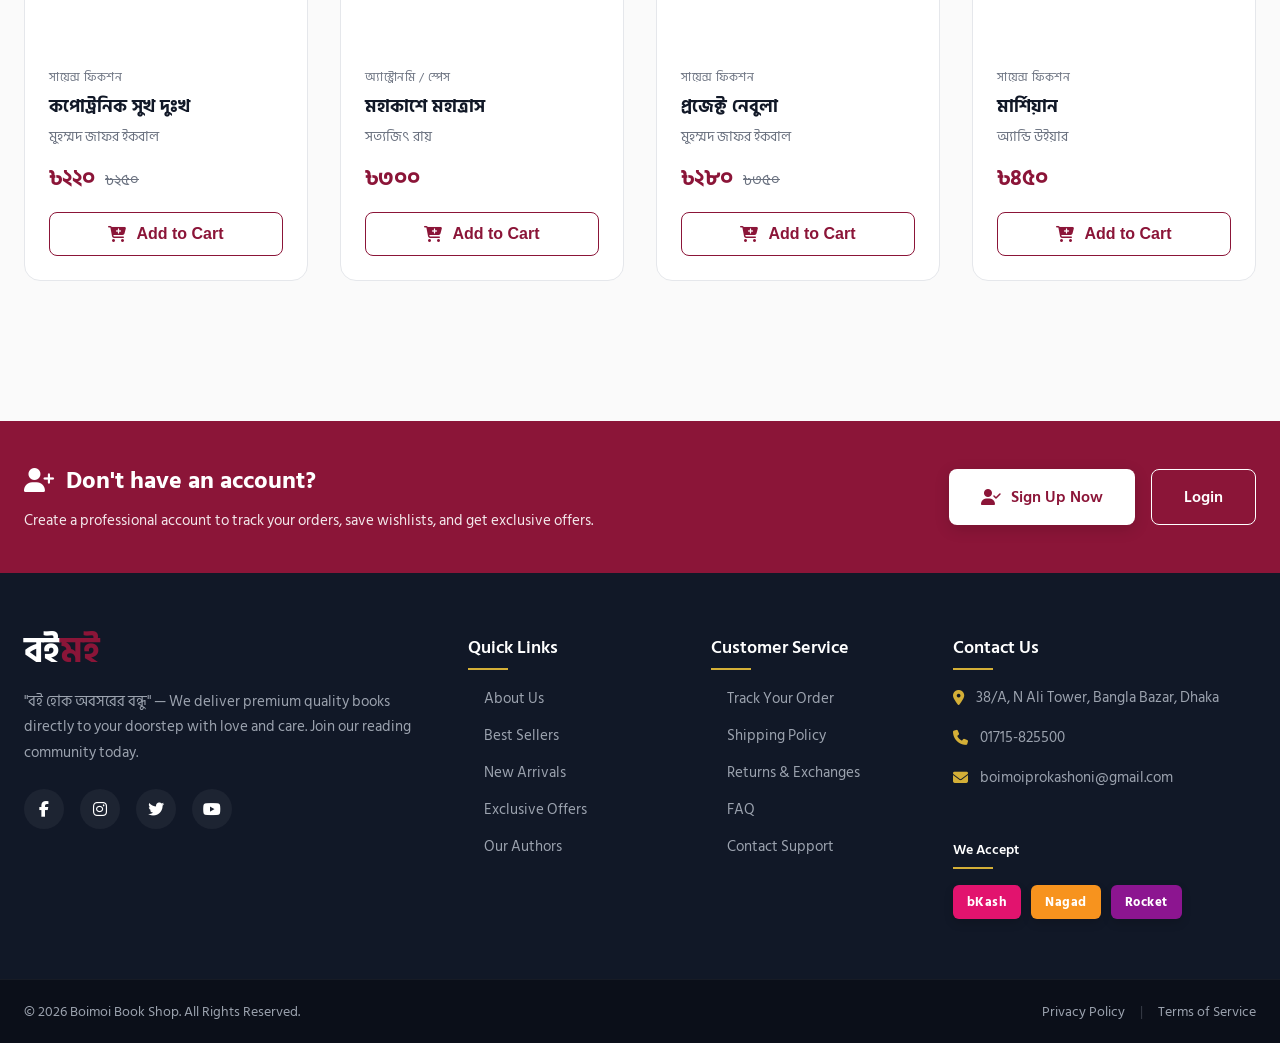
==== commit 53487f2b: "image added" ====
--- a/index.html
+++ b/index.html
@@ -335,7 +335,7 @@
             <div class="book-card">
               <div class="book-image-wrapper">
                 <img
-                  src="./assets/images/pother-pachali.webp"
+                  src="./assets/images/pother-pachali.jpg"
                   alt="Book Cover"
                   class="book-cover"
                 />
@@ -545,12 +545,9 @@
       <!-- ==========================================
              6. Category Slider: New Arrivals
         =========================================== -->
-      <section
-        class="section-padding category-slider-section"
-        id="new-arrivals"
-      >
+      <section class="section-padding" id="new-arrivals">
         <div class="container">
-          <!-- Slider Header with Navigation -->
+          <!-- Slider Header with View All & Navigation -->
           <div class="slider-header">
             <div class="header-titles">
               <span class="sub-heading"
@@ -561,13 +558,20 @@
                 New <span class="highlight-text">Arrivals</span>
               </h2>
             </div>
-            <div class="slider-nav">
-              <button class="slider-btn prev-btn" aria-label="Previous">
-                <i class="fa-solid fa-arrow-left-long"></i>
-              </button>
-              <button class="slider-btn next-btn" aria-label="Next">
-                <i class="fa-solid fa-arrow-right-long"></i>
-              </button>
+
+            <!-- New Actions Container -->
+            <div class="slider-header-actions">
+              <a href="#" class="btn btn-outline btn-small view-all-btn"
+                >View All <i class="fa-solid fa-arrow-right"></i
+              ></a>
+              <div class="slider-nav">
+                <button class="slider-btn prev-btn" aria-label="Previous">
+                  <i class="fa-solid fa-arrow-left-long"></i>
+                </button>
+                <button class="slider-btn next-btn" aria-label="Next">
+                  <i class="fa-solid fa-arrow-right-long"></i>
+                </button>
+              </div>
             </div>
           </div>
 
@@ -579,7 +583,7 @@
                 <div class="book-image-wrapper">
                   <div class="discount-badge new-badge">NEW</div>
                   <img
-                    src="https://via.placeholder.com/300x450/e5e7eb/6b7280?text=New+Book+1"
+                    src="assets/images/keu-keu-kotha-rakhe.webp"
                     alt="Book Cover"
                     class="book-cover"
                   />
@@ -594,7 +598,7 @@
                 </div>
                 <div class="book-info">
                   <div class="book-category">থ্রিলার</div>
-                  <h3 class="book-title"><a href="#">অন্ধকারের উৎসতে</a></h3>
+                  <h3 class="book-title"><a href="#">কেউ কেউ কথা রাখে</a></h3>
                   <p class="book-author">মোহাম্মদ নাজিম উদ্দিন</p>
                   <div class="price-container">
                     <span class="current-price">৳৪৫০</span>
@@ -610,7 +614,7 @@
                 <div class="book-image-wrapper">
                   <div class="discount-badge new-badge">NEW</div>
                   <img
-                    src="https://via.placeholder.com/300x450/e5e7eb/6b7280?text=New+Book+2"
+                    src="assets/images/liluya-batas.webp"
                     alt="Book Cover"
                     class="book-cover"
                   />
@@ -624,9 +628,9 @@
                   </div>
                 </div>
                 <div class="book-info">
-                  <div class="book-category">সায়েন্স ফিকশন</div>
-                  <h3 class="book-title"><a href="#">প্রজেক্ট নেবুলা</a></h3>
-                  <p class="book-author">মুহম্মদ জাফর ইকবাল</p>
+                  <div class="book-category">সামাজিক উপন্যাস</div>
+                  <h3 class="book-title"><a href="#">লিলুয়া বাতাস</a></h3>
+                  <p class="book-author">হুমায়ূন আহমেদ</p>
                   <div class="price-container">
                     <span class="current-price">৳৩২০</span>
                   </div>
@@ -640,7 +644,7 @@
               <div class="book-card slider-card">
                 <div class="book-image-wrapper">
                   <img
-                    src="https://via.placeholder.com/300x450/e5e7eb/6b7280?text=New+Book+3"
+                    src="assets/images/porinita.webp"
                     alt="Book Cover"
                     class="book-cover"
                   />
@@ -655,10 +659,10 @@
                 </div>
                 <div class="book-info">
                   <div class="book-category">উপন্যাস</div>
-                  <h3 class="book-title"><a href="#">মায়াবন</a></h3>
-                  <p class="book-author">সাদাত হোসাইন</p>
+                  <h3 class="book-title"><a href="#">পরিণীতা</a></h3>
+                  <p class="book-author">শরৎচন্দ্র চট্টোপাধ্যায়</p>
                   <div class="price-container">
-                    <span class="current-price">৳৩৮০</span>
+                    <span class="current-price">৳১৮০</span>
                   </div>
                   <button class="btn btn-primary add-to-cart-btn">
                     <i class="fa-solid fa-cart-plus"></i> Add to Cart
@@ -671,7 +675,7 @@
                 <div class="book-image-wrapper">
                   <div class="discount-badge">-10%</div>
                   <img
-                    src="https://via.placeholder.com/300x450/e5e7eb/6b7280?text=New+Book+4"
+                    src="assets/images/aj-kal-porshur-golpo.webp"
                     alt="Book Cover"
                     class="book-cover"
                   />
@@ -685,238 +689,12 @@
                   </div>
                 </div>
                 <div class="book-info">
-                  <div class="book-category">হরর</div>
-                  <h3 class="book-title"><a href="#">নিশীথিনী</a></h3>
-                  <p class="book-author">কাজী আনোয়ার হোসেন</p>
+                  <div class="book-category">চিরায়ত উপন্যাস</div>
+                  <h3 class="book-title"><a href="#">আজ কাল পরশুর গল্প</a></h3>
+                  <p class="book-author">মানিক বন্দ্যোপাধ্যায়</p>
                   <div class="price-container">
-                    <span class="current-price">৳৩১৫</span>
-                    <span class="old-price">৳৩৫০</span>
-                  </div>
-                  <button class="btn btn-primary add-to-cart-btn">
-                    <i class="fa-solid fa-cart-plus"></i> Add to Cart
-                  </button>
-                </div>
-              </div>
-
-              <!-- Book Card 5 (Hidden initially, appears on scroll) -->
-              <div class="book-card slider-card">
-                <div class="book-image-wrapper">
-                  <img
-                    src="https://via.placeholder.com/300x450/e5e7eb/6b7280?text=New+Book+5"
-                    alt="Book Cover"
-                    class="book-cover"
-                  />
-                  <div class="hover-actions">
-                    <button class="icon-btn">
-                      <i class="fa-regular fa-heart"></i>
-                    </button>
-                    <button class="icon-btn">
-                      <i class="fa-regular fa-eye"></i>
-                    </button>
-                  </div>
-                </div>
-                <div class="book-info">
-                  <div class="book-category">কবিতা</div>
-                  <h3 class="book-title"><a href="#">মেঘের ওপারে</a></h3>
-                  <p class="book-author">হেলাল হাফিজ</p>
-                  <div class="price-container">
-                    <span class="current-price">৳২০০</span>
-                  </div>
-                  <button class="btn btn-primary add-to-cart-btn">
-                    <i class="fa-solid fa-cart-plus"></i> Add to Cart
-                  </button>
-                </div>
-              </div>
-            </div>
-          </div>
-        </div>
-      </section>
-      <!-- ==========================================
-             6. Category Slider: New Arrivals
-        =========================================== -->
-      <section
-        class="section-padding category-slider-section"
-        id="new-arrivals"
-      >
-        <div class="container">
-          <!-- Slider Header with View All & Navigation -->
-          <div class="slider-header">
-            <div class="header-titles">
-              <span class="sub-heading"
-                ><i class="fa-solid fa-wand-magic-sparkles"></i> সদ্য
-                প্রকাশিত</span
-              >
-              <h2 class="section-title">
-                New <span class="highlight-text">Arrivals</span>
-              </h2>
-            </div>
-
-            <!-- New Actions Container -->
-            <div class="slider-header-actions">
-              <a href="#" class="btn btn-outline btn-small view-all-btn"
-                >View All <i class="fa-solid fa-arrow-right"></i
-              ></a>
-              <div class="slider-nav">
-                <button class="slider-btn prev-btn" aria-label="Previous">
-                  <i class="fa-solid fa-arrow-left-long"></i>
-                </button>
-                <button class="slider-btn next-btn" aria-label="Next">
-                  <i class="fa-solid fa-arrow-right-long"></i>
-                </button>
-              </div>
-            </div>
-          </div>
-
-          <!-- Slider Container -->
-          <div class="book-slider-container">
-            <div class="book-slider-track">
-              <!-- Book Card 1 -->
-              <div class="book-card slider-card">
-                <div class="book-image-wrapper">
-                  <div class="discount-badge new-badge">NEW</div>
-                  <img
-                    src="https://via.placeholder.com/300x450/e5e7eb/6b7280?text=New+Book+1"
-                    alt="Book Cover"
-                    class="book-cover"
-                  />
-                  <div class="hover-actions">
-                    <button class="icon-btn">
-                      <i class="fa-regular fa-heart"></i>
-                    </button>
-                    <button class="icon-btn">
-                      <i class="fa-regular fa-eye"></i>
-                    </button>
-                  </div>
-                </div>
-                <div class="book-info">
-                  <div class="book-category">থ্রিলার</div>
-                  <h3 class="book-title"><a href="#">অন্ধকারের উৎসতে</a></h3>
-                  <p class="book-author">মোহাম্মদ নাজিম উদ্দিন</p>
-                  <div class="price-container">
-                    <span class="current-price">৳৪৫০</span>
-                  </div>
-                  <button class="btn btn-primary add-to-cart-btn">
-                    <i class="fa-solid fa-cart-plus"></i> Add to Cart
-                  </button>
-                </div>
-              </div>
-
-              <!-- Book Card 2 -->
-              <div class="book-card slider-card">
-                <div class="book-image-wrapper">
-                  <div class="discount-badge new-badge">NEW</div>
-                  <img
-                    src="https://via.placeholder.com/300x450/e5e7eb/6b7280?text=New+Book+2"
-                    alt="Book Cover"
-                    class="book-cover"
-                  />
-                  <div class="hover-actions">
-                    <button class="icon-btn">
-                      <i class="fa-regular fa-heart"></i>
-                    </button>
-                    <button class="icon-btn">
-                      <i class="fa-regular fa-eye"></i>
-                    </button>
-                  </div>
-                </div>
-                <div class="book-info">
-                  <div class="book-category">সায়েন্স ফিকশন</div>
-                  <h3 class="book-title"><a href="#">প্রজেক্ট নেবুলা</a></h3>
-                  <p class="book-author">মুহম্মদ জাফর ইকবাল</p>
-                  <div class="price-container">
-                    <span class="current-price">৳৩২০</span>
-                  </div>
-                  <button class="btn btn-primary add-to-cart-btn">
-                    <i class="fa-solid fa-cart-plus"></i> Add to Cart
-                  </button>
-                </div>
-              </div>
-
-              <!-- Book Card 3 -->
-              <div class="book-card slider-card">
-                <div class="book-image-wrapper">
-                  <img
-                    src="https://via.placeholder.com/300x450/e5e7eb/6b7280?text=New+Book+3"
-                    alt="Book Cover"
-                    class="book-cover"
-                  />
-                  <div class="hover-actions">
-                    <button class="icon-btn">
-                      <i class="fa-regular fa-heart"></i>
-                    </button>
-                    <button class="icon-btn">
-                      <i class="fa-regular fa-eye"></i>
-                    </button>
-                  </div>
-                </div>
-                <div class="book-info">
-                  <div class="book-category">উপন্যাস</div>
-                  <h3 class="book-title"><a href="#">মায়াবন</a></h3>
-                  <p class="book-author">সাদাত হোসাইন</p>
-                  <div class="price-container">
-                    <span class="current-price">৳৩৮০</span>
-                  </div>
-                  <button class="btn btn-primary add-to-cart-btn">
-                    <i class="fa-solid fa-cart-plus"></i> Add to Cart
-                  </button>
-                </div>
-              </div>
-
-              <!-- Book Card 4 -->
-              <div class="book-card slider-card">
-                <div class="book-image-wrapper">
-                  <div class="discount-badge">-10%</div>
-                  <img
-                    src="https://via.placeholder.com/300x450/e5e7eb/6b7280?text=New+Book+4"
-                    alt="Book Cover"
-                    class="book-cover"
-                  />
-                  <div class="hover-actions">
-                    <button class="icon-btn">
-                      <i class="fa-regular fa-heart"></i>
-                    </button>
-                    <button class="icon-btn">
-                      <i class="fa-regular fa-eye"></i>
-                    </button>
-                  </div>
-                </div>
-                <div class="book-info">
-                  <div class="book-category">হরর</div>
-                  <h3 class="book-title"><a href="#">নিশীথিনী</a></h3>
-                  <p class="book-author">কাজী আনোয়ার হোসেন</p>
-                  <div class="price-container">
-                    <span class="current-price">৳৩১৫</span>
-                    <span class="old-price">৳৩৫০</span>
-                  </div>
-                  <button class="btn btn-primary add-to-cart-btn">
-                    <i class="fa-solid fa-cart-plus"></i> Add to Cart
-                  </button>
-                </div>
-              </div>
-
-              <!-- Book Card 5 (Hidden initially, needed for sliding effect) -->
-              <div class="book-card slider-card">
-                <div class="book-image-wrapper">
-                  <img
-                    src="https://via.placeholder.com/300x450/e5e7eb/6b7280?text=New+Book+5"
-                    alt="Book Cover"
-                    class="book-cover"
-                  />
-                  <div class="hover-actions">
-                    <button class="icon-btn">
-                      <i class="fa-regular fa-heart"></i>
-                    </button>
-                    <button class="icon-btn">
-                      <i class="fa-regular fa-eye"></i>
-                    </button>
-                  </div>
-                </div>
-                <div class="book-info">
-                  <div class="book-category">কবিতা</div>
-                  <h3 class="book-title"><a href="#">মেঘের ওপারে</a></h3>
-                  <p class="book-author">হেলাল হাফিজ</p>
-                  <div class="price-container">
-                    <span class="current-price">৳২০০</span>
+                    <span class="current-price">৳১৮০</span>
+                    <span class="old-price">৳২৪০</span>
                   </div>
                   <button class="btn btn-primary add-to-cart-btn">
                     <i class="fa-solid fa-cart-plus"></i> Add to Cart
@@ -937,10 +715,10 @@
           <div class="slider-header">
             <div class="header-titles">
               <span class="sub-heading"
-                ><i class="fa-solid fa-ghost"></i> গা ছমছমে গল্প</span
-              >
+                ><i class="fa-solid fa-ghost"></i>ইসলামিক বই
+              </span>
               <h2 class="section-title">
-                Popular in <span class="highlight-text">Horror</span>
+                Popular in <span class="highlight-text">Islamic</span>
               </h2>
             </div>
 
@@ -958,23 +736,23 @@
               <div class="book-image-wrapper">
                 <div class="discount-badge">-15%</div>
                 <img
-                  src="https://via.placeholder.com/300x450/e5e7eb/6b7280?text=Horror+Book+1"
-                  alt="Book Cover"
-                  class="book-cover"
-                />
-                <div class="hover-actions">
-                  <button class="icon-btn">
-                    <i class="fa-regular fa-heart"></i>
-                  </button>
-                  <button class="icon-btn">
-                    <i class="fa-regular fa-eye"></i>
-                  </button>
-                </div>
-              </div>
-              <div class="book-info">
-                <div class="book-category">হরর</div>
-                <h3 class="book-title"><a href="#">নিশীথিনী</a></h3>
-                <p class="book-author">কাজী আনোয়ার হোসেন</p>
+                  src="assets/images/message.webp"
+                  alt="Book Cover"
+                  class="book-cover"
+                />
+                <div class="hover-actions">
+                  <button class="icon-btn">
+                    <i class="fa-regular fa-heart"></i>
+                  </button>
+                  <button class="icon-btn">
+                    <i class="fa-regular fa-eye"></i>
+                  </button>
+                </div>
+              </div>
+              <div class="book-info">
+                <div class="book-category">সামাজিক উপন্যাস</div>
+                <h3 class="book-title"><a href="#">ম্যাসেজ</a></h3>
+                <p class="book-author">ড. মিজানুর রহমান আজহারি</p>
                 <div class="price-container">
                   <span class="current-price">৳৩১৫</span>
                   <span class="old-price">৳৩৫০</span>
@@ -989,23 +767,23 @@
             <div class="book-card">
               <div class="book-image-wrapper">
                 <img
-                  src="https://via.placeholder.com/300x450/e5e7eb/6b7280?text=Horror+Book+2"
-                  alt="Book Cover"
-                  class="book-cover"
-                />
-                <div class="hover-actions">
-                  <button class="icon-btn">
-                    <i class="fa-regular fa-heart"></i>
-                  </button>
-                  <button class="icon-btn">
-                    <i class="fa-regular fa-eye"></i>
-                  </button>
-                </div>
-              </div>
-              <div class="book-info">
-                <div class="book-category">হরর</div>
-                <h3 class="book-title"><a href="#">প্রেত</a></h3>
-                <p class="book-author">মুহম্মদ জাফর ইকবাল</p>
+                  src="assets/images/hayater-din-furole.webp"
+                  alt="Book Cover"
+                  class="book-cover"
+                />
+                <div class="hover-actions">
+                  <button class="icon-btn">
+                    <i class="fa-regular fa-heart"></i>
+                  </button>
+                  <button class="icon-btn">
+                    <i class="fa-regular fa-eye"></i>
+                  </button>
+                </div>
+              </div>
+              <div class="book-info">
+                <div class="book-category">ঈমানের দিকে প্রত্যাবর্তন</div>
+                <h3 class="book-title"><a href="#">হায়াতের দিন ফুরোলে</a></h3>
+                <p class="book-author">আরিফ আজাদ</p>
                 <div class="price-container">
                   <span class="current-price">৳২৮০</span>
                 </div>
@@ -1020,23 +798,23 @@
               <div class="book-image-wrapper">
                 <div class="discount-badge">-20%</div>
                 <img
-                  src="https://via.placeholder.com/300x450/e5e7eb/6b7280?text=Horror+Book+3"
-                  alt="Book Cover"
-                  class="book-cover"
-                />
-                <div class="hover-actions">
-                  <button class="icon-btn">
-                    <i class="fa-regular fa-heart"></i>
-                  </button>
-                  <button class="icon-btn">
-                    <i class="fa-regular fa-eye"></i>
-                  </button>
-                </div>
-              </div>
-              <div class="book-info">
-                <div class="book-category">ভৌতিক</div>
-                <h3 class="book-title"><a href="#">ভূত সমগ্র</a></h3>
-                <p class="book-author">হুমায়ূন আহমেদ</p>
+                  src="assets/images/imaner-oporiharjo-path.webp"
+                  alt="Book Cover"
+                  class="book-cover"
+                />
+                <div class="hover-actions">
+                  <button class="icon-btn">
+                    <i class="fa-regular fa-heart"></i>
+                  </button>
+                  <button class="icon-btn">
+                    <i class="fa-regular fa-eye"></i>
+                  </button>
+                </div>
+              </div>
+              <div class="book-info">
+                <div class="book-category">আমল ও ইসলামী জীবন</div>
+                <h3 class="book-title"><a href="#">ঈমানের অপরিহার্য পাঠ</a></h3>
+                <p class="book-author">শায়খ আহমাদুল্লাহ</p>
                 <div class="price-container">
                   <span class="current-price">৳৪০০</span>
                   <span class="old-price">৳৫০০</span>
@@ -1051,23 +829,23 @@
             <div class="book-card">
               <div class="book-image-wrapper">
                 <img
-                  src="https://via.placeholder.com/300x450/e5e7eb/6b7280?text=Horror+Book+4"
-                  alt="Book Cover"
-                  class="book-cover"
-                />
-                <div class="hover-actions">
-                  <button class="icon-btn">
-                    <i class="fa-regular fa-heart"></i>
-                  </button>
-                  <button class="icon-btn">
-                    <i class="fa-regular fa-eye"></i>
-                  </button>
-                </div>
-              </div>
-              <div class="book-info">
-                <div class="book-category">হরর</div>
-                <h3 class="book-title"><a href="#">অমানুষ</a></h3>
-                <p class="book-author">কাজী মায়দুর রহমান</p>
+                  src="assets/images/prosantir-khoje.jpg"
+                  alt="Book Cover"
+                  class="book-cover"
+                />
+                <div class="hover-actions">
+                  <button class="icon-btn">
+                    <i class="fa-regular fa-heart"></i>
+                  </button>
+                  <button class="icon-btn">
+                    <i class="fa-regular fa-eye"></i>
+                  </button>
+                </div>
+              </div>
+              <div class="book-info">
+                <div class="book-category">সামাজিক উপন্যাস</div>
+                <h3 class="book-title"><a href="#">প্রশান্তির খোঁজে ১</a></h3>
+                <p class="book-author">নোমান আলী খান</p>
                 <div class="price-container">
                   <span class="current-price">৳২২0</span>
                 </div>
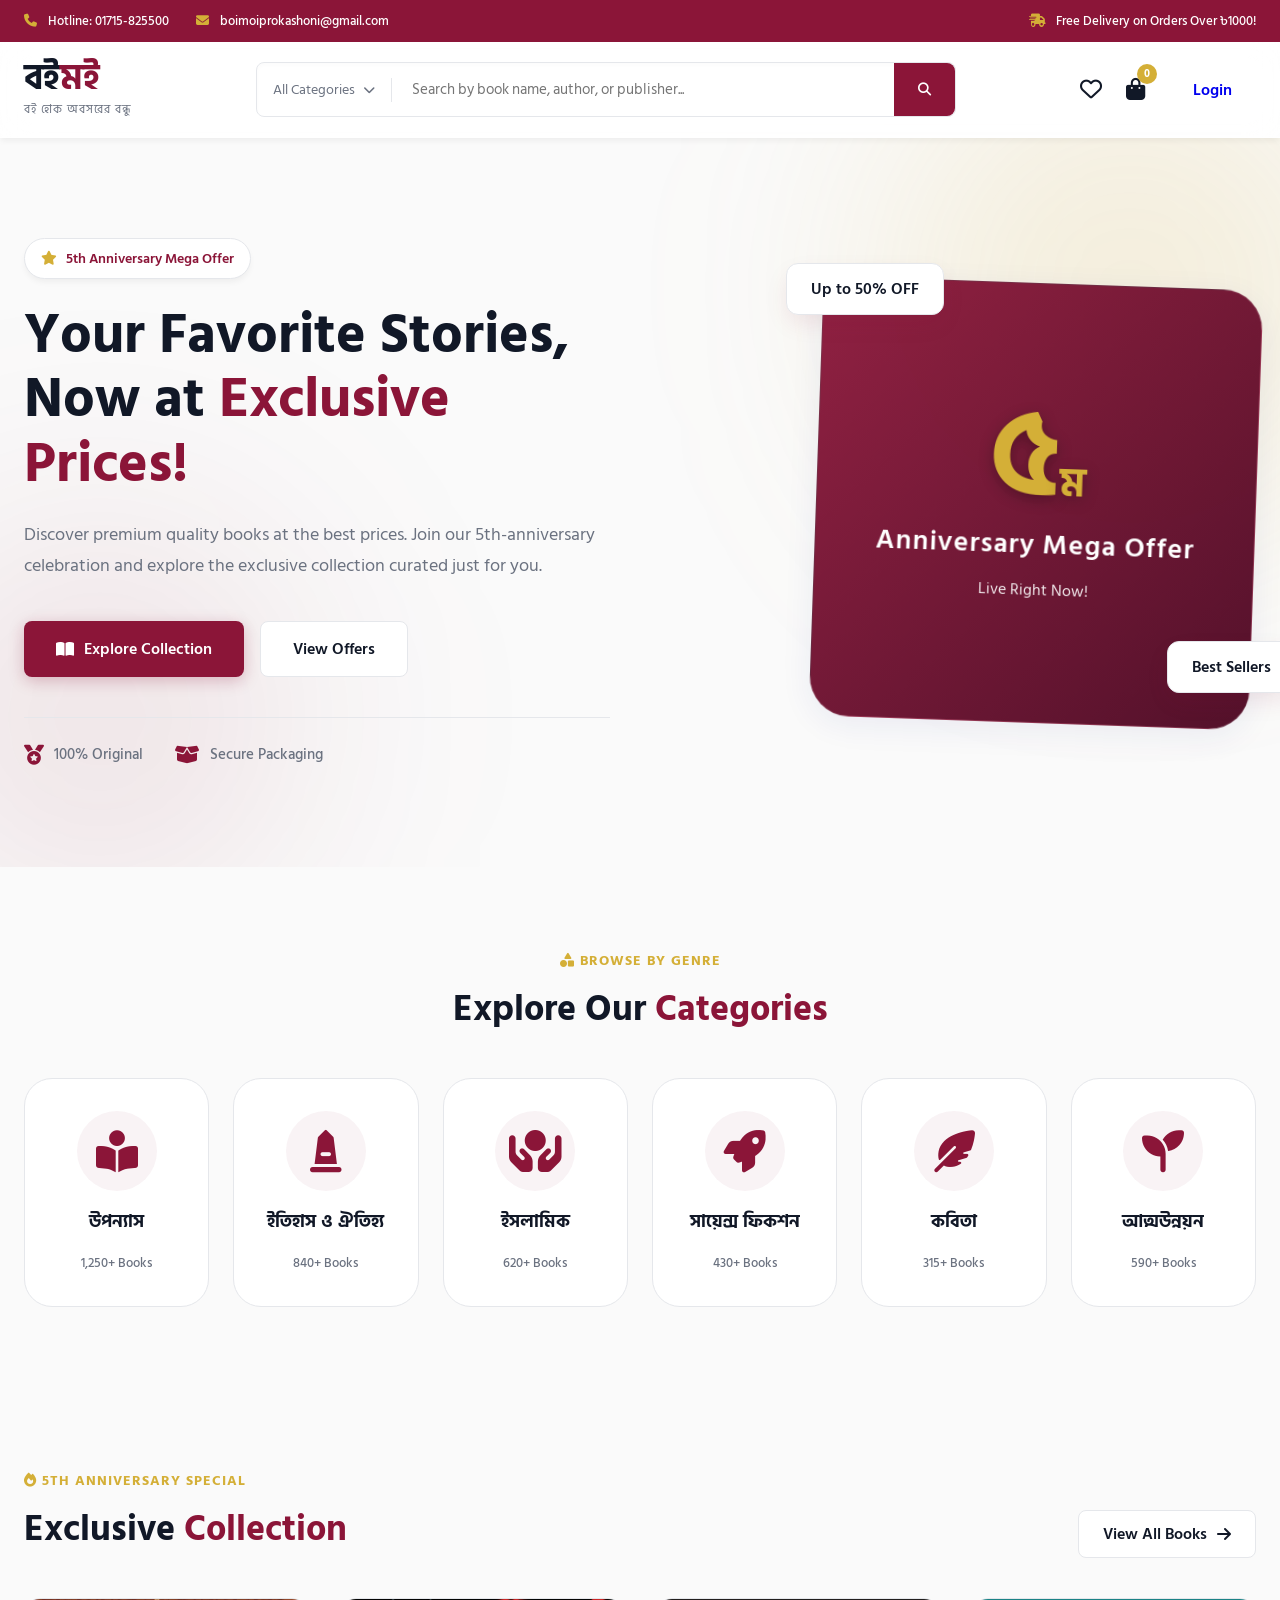
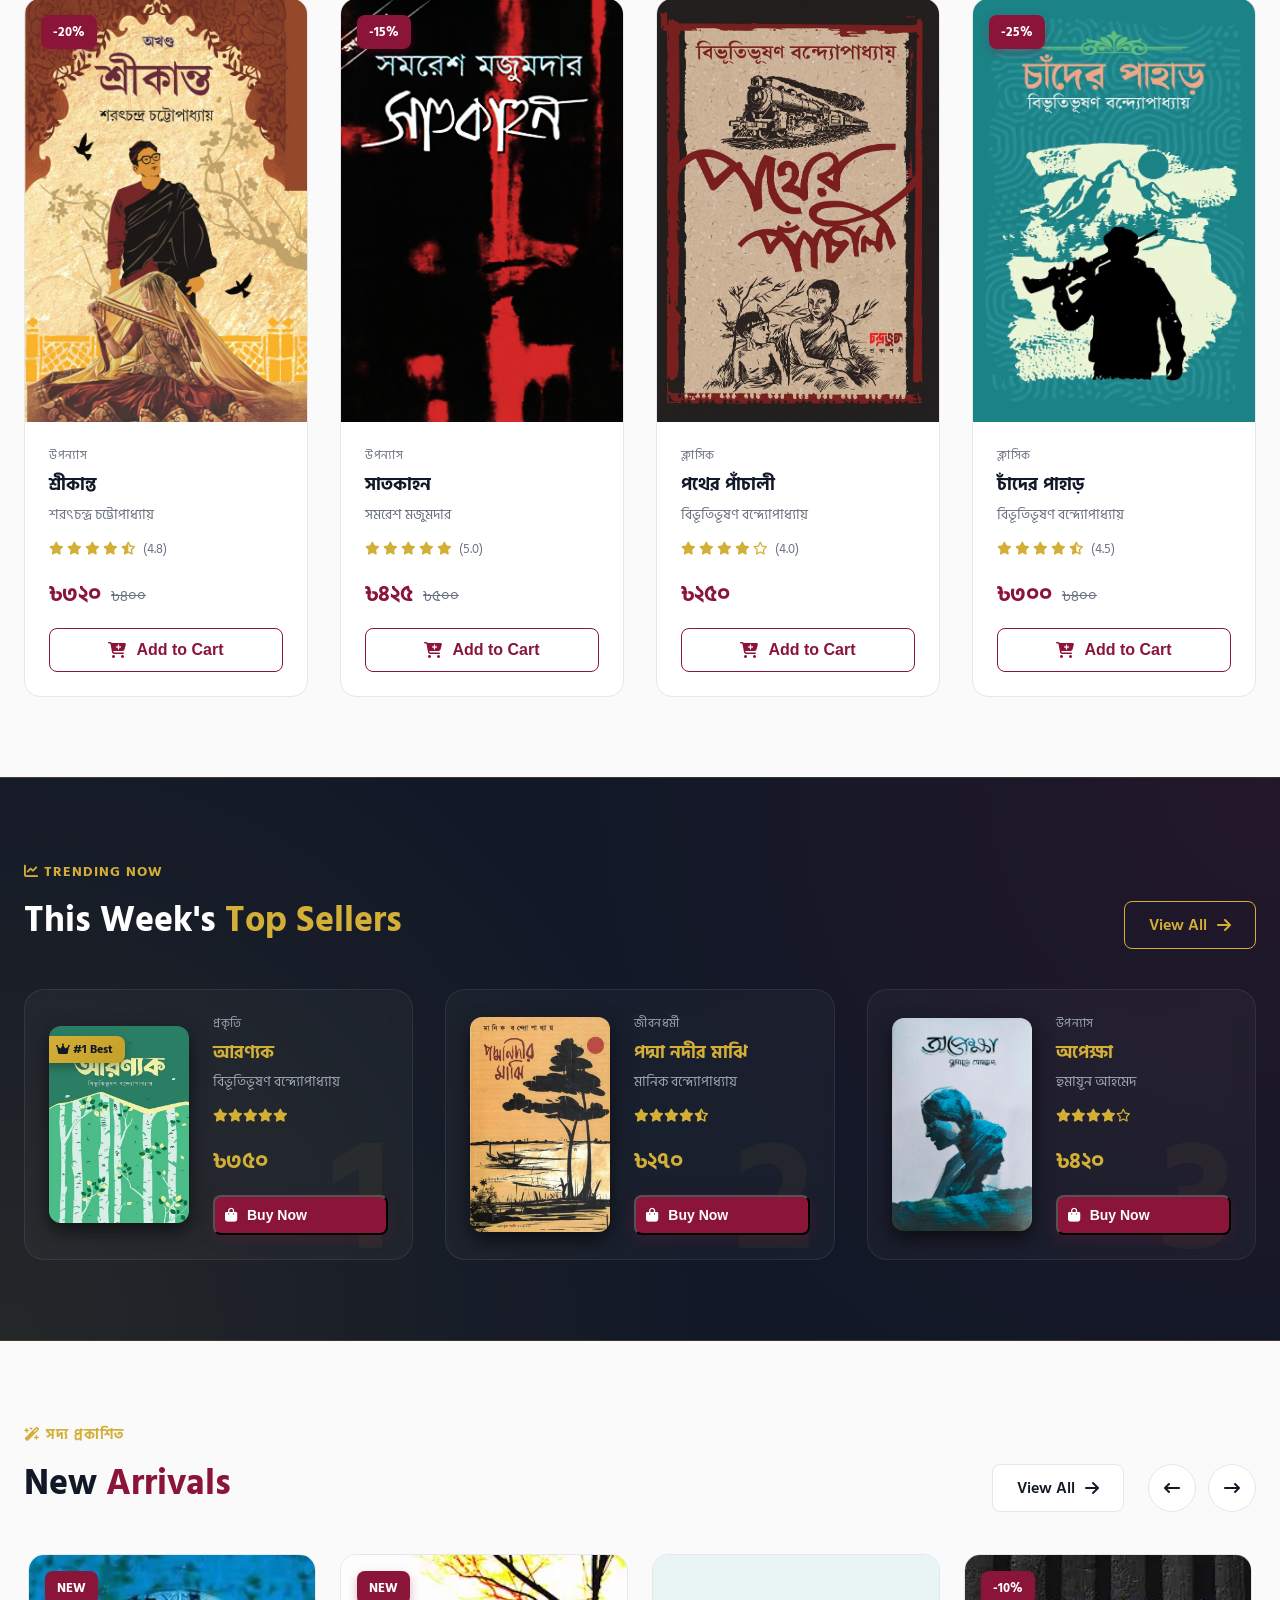
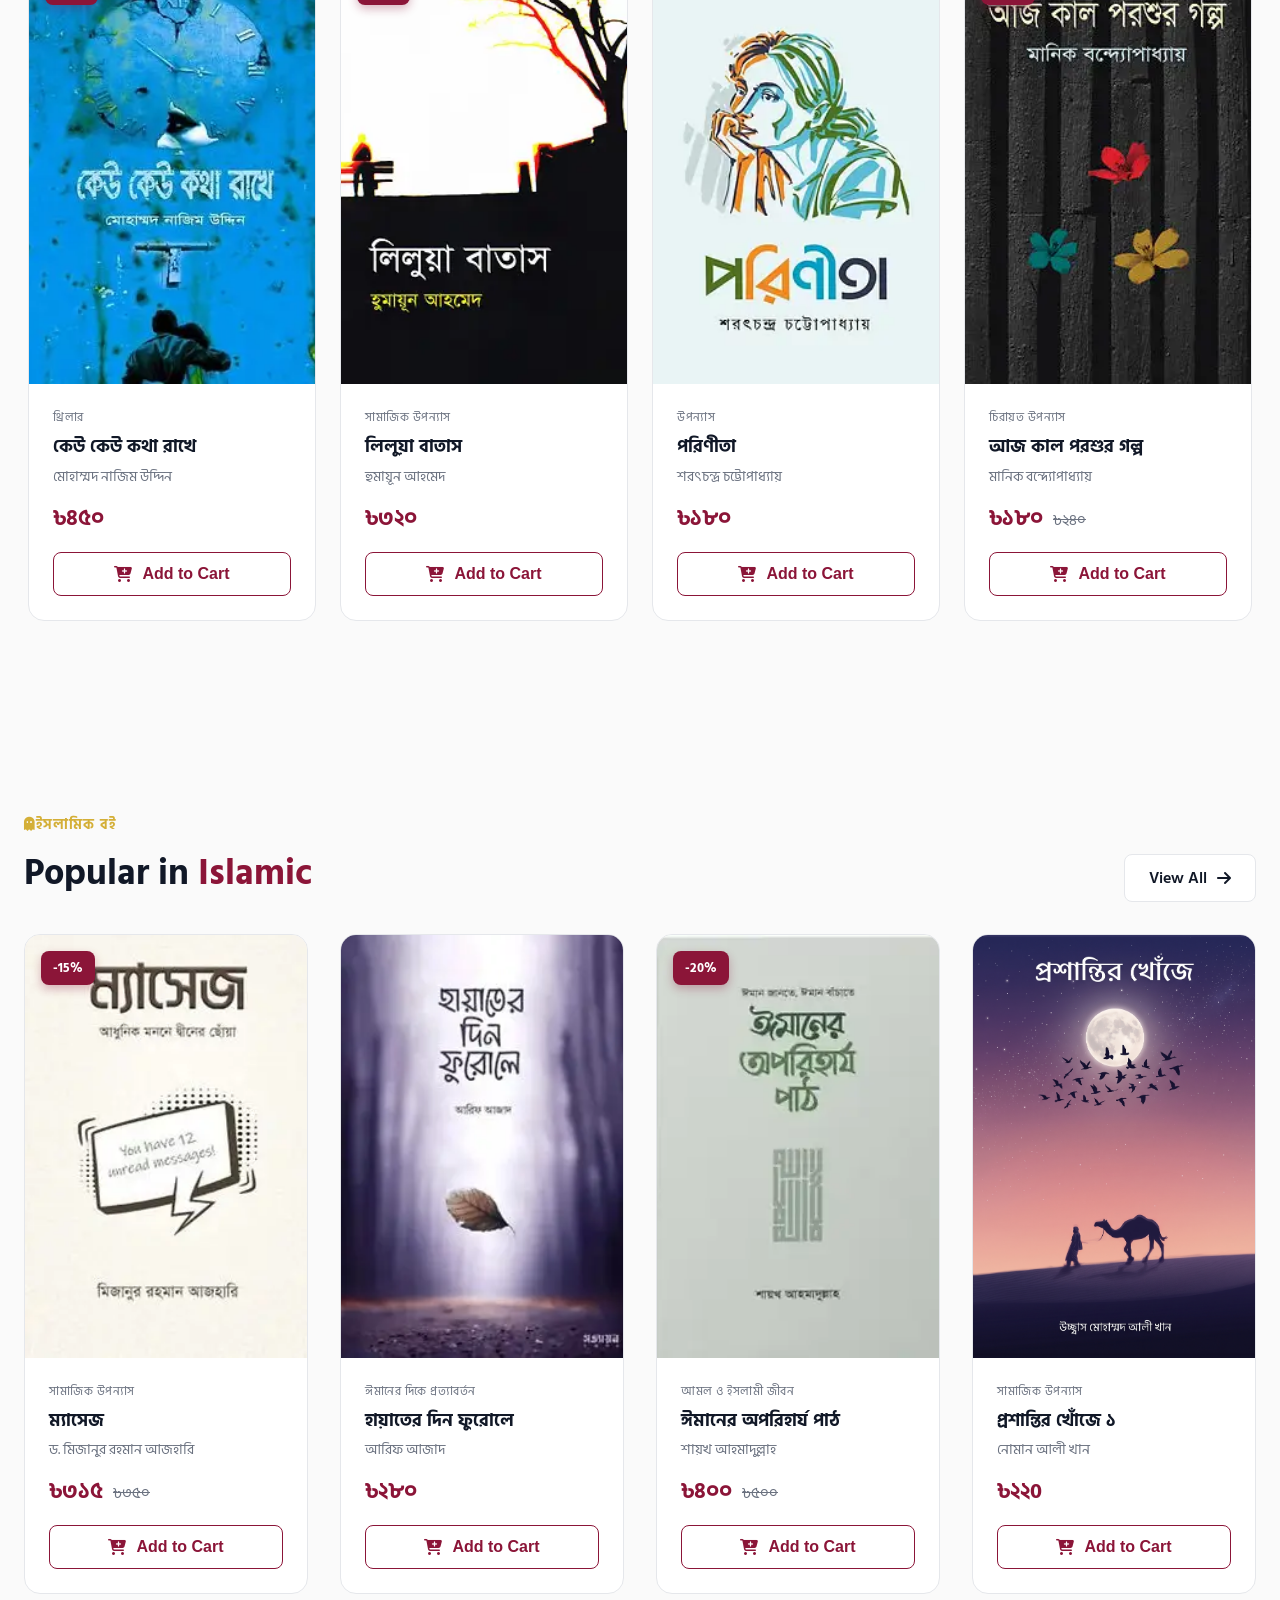
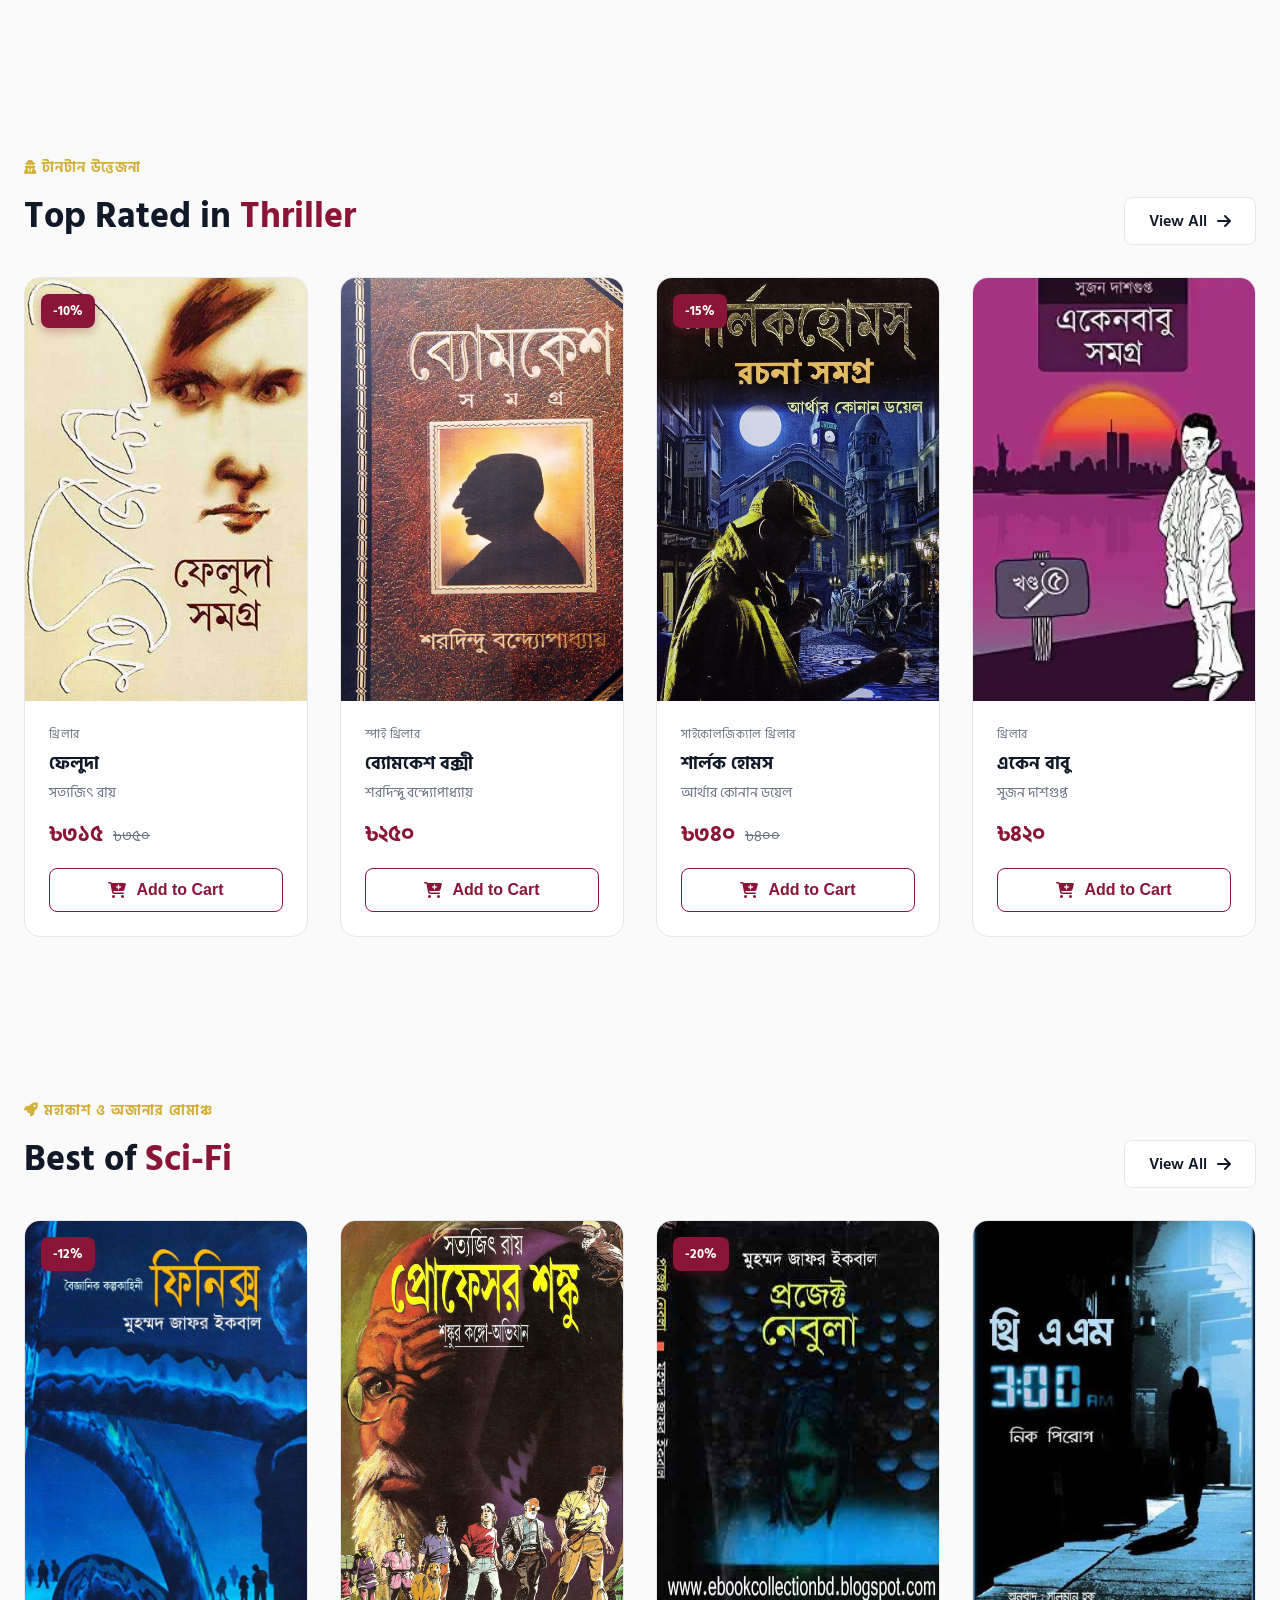
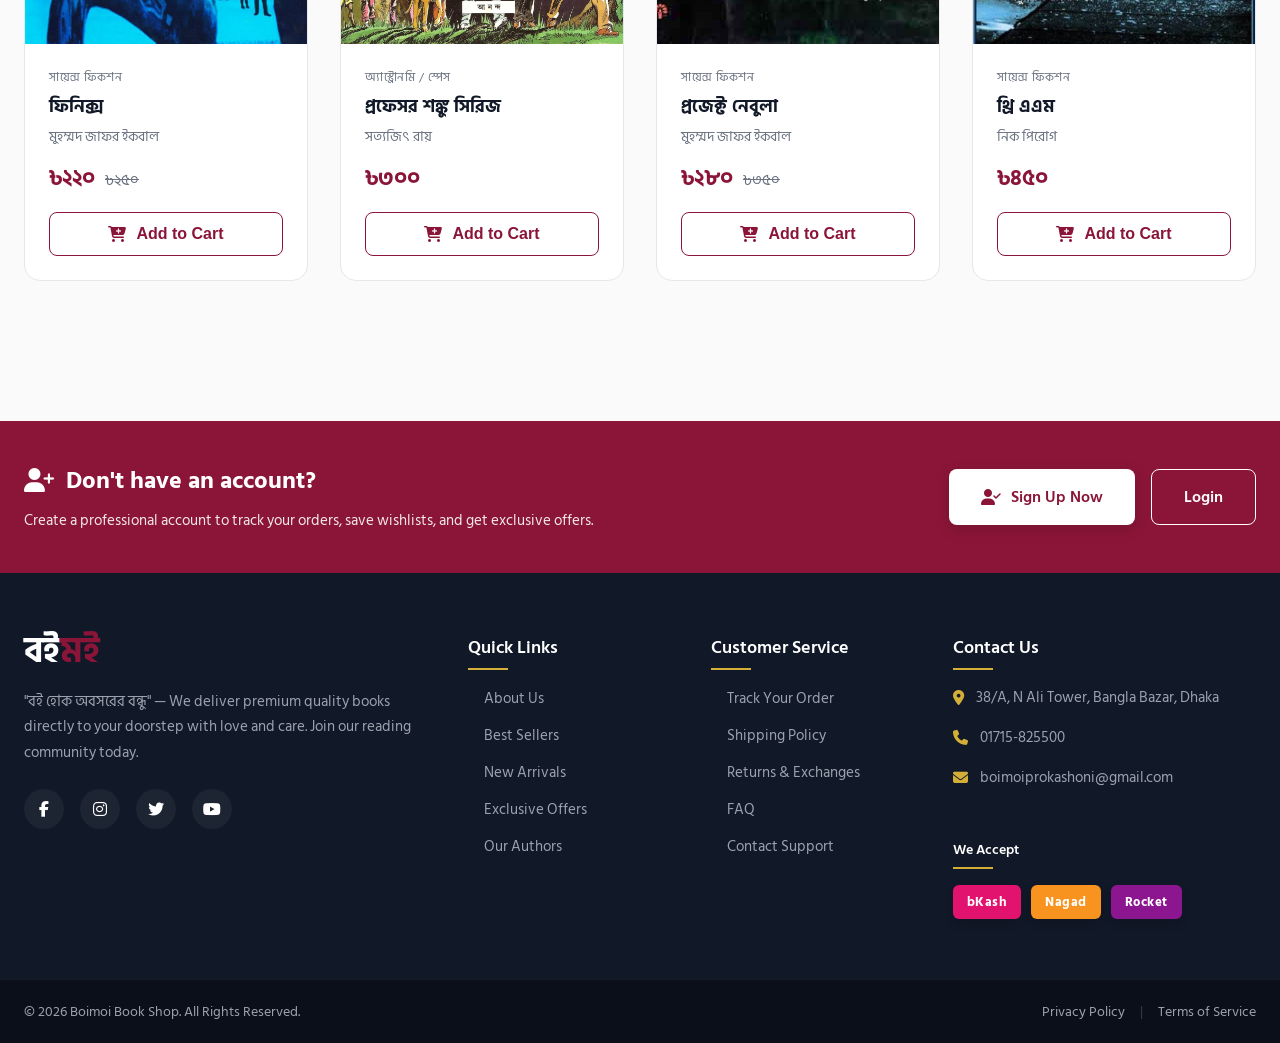
==== commit 985febea: "all image added for homepage" ====
--- a/index.html
+++ b/index.html
@@ -888,7 +888,7 @@
               <div class="book-image-wrapper">
                 <div class="discount-badge">-10%</div>
                 <img
-                  src="https://via.placeholder.com/300x450/e5e7eb/6b7280?text=Thriller+Book+1"
+                  src="assets/images/feluda.jpg"
                   alt="Book Cover"
                   class="book-cover"
                 />
@@ -903,8 +903,8 @@
               </div>
               <div class="book-info">
                 <div class="book-category">থ্রিলার</div>
-                <h3 class="book-title"><a href="#">নেমেসিস</a></h3>
-                <p class="book-author">মোহাম্মদ নাজিম উদ্দিন</p>
+                <h3 class="book-title"><a href="#">ফেলুদা</a></h3>
+                <p class="book-author">সত্যজিৎ রায়</p>
                 <div class="price-container">
                   <span class="current-price">৳৩১৫</span>
                   <span class="old-price">৳৩৫০</span>
@@ -919,7 +919,7 @@
             <div class="book-card">
               <div class="book-image-wrapper">
                 <img
-                  src="https://via.placeholder.com/300x450/e5e7eb/6b7280?text=Thriller+Book+2"
+                  src="assets/images/byomkesh.webp"
                   alt="Book Cover"
                   class="book-cover"
                 />
@@ -934,8 +934,8 @@
               </div>
               <div class="book-info">
                 <div class="book-category">স্পাই থ্রিলার</div>
-                <h3 class="book-title"><a href="#">ধ্বংসপাহাড়</a></h3>
-                <p class="book-author">কাজী আনোয়ার হোসেন</p>
+                <h3 class="book-title"><a href="#">ব্যোমকেশ বক্সী</a></h3>
+                <p class="book-author">শরদিন্দু বন্দ্যোপাধ্যায়</p>
                 <div class="price-container">
                   <span class="current-price">৳২৫০</span>
                 </div>
@@ -950,7 +950,7 @@
               <div class="book-image-wrapper">
                 <div class="discount-badge">-15%</div>
                 <img
-                  src="https://via.placeholder.com/300x450/e5e7eb/6b7280?text=Thriller+Book+3"
+                  src="assets/images/sharlock-homes.jpg"
                   alt="Book Cover"
                   class="book-cover"
                 />
@@ -965,8 +965,8 @@
               </div>
               <div class="book-info">
                 <div class="book-category">সাইকোলজিক্যাল থ্রিলার</div>
-                <h3 class="book-title"><a href="#">ডাবল ট্রাবল</a></h3>
-                <p class="book-author">কিংকর আহ্‌সান</p>
+                <h3 class="book-title"><a href="#">শার্লক হোমস</a></h3>
+                <p class="book-author">আর্থার কোনান ডয়েল</p>
                 <div class="price-container">
                   <span class="current-price">৳৩৪০</span>
                   <span class="old-price">৳৪০০</span>
@@ -981,7 +981,7 @@
             <div class="book-card">
               <div class="book-image-wrapper">
                 <img
-                  src="https://via.placeholder.com/300x450/e5e7eb/6b7280?text=Thriller+Book+4"
+                  src="assets/images/eken-babu.webp"
                   alt="Book Cover"
                   class="book-cover"
                 />
@@ -996,8 +996,8 @@
               </div>
               <div class="book-info">
                 <div class="book-category">থ্রিলার</div>
-                <h3 class="book-title"><a href="#">ইনফার্নো</a></h3>
-                <p class="book-author">ড্যান ব্রাউন</p>
+                <h3 class="book-title"><a href="#">একেন বাবু</a></h3>
+                <p class="book-author">সুজন দাশগুপ্ত</p>
                 <div class="price-container">
                   <span class="current-price">৳৪২০</span>
                 </div>
@@ -1041,7 +1041,7 @@
               <div class="book-image-wrapper">
                 <div class="discount-badge">-12%</div>
                 <img
-                  src="https://via.placeholder.com/300x450/e5e7eb/6b7280?text=SciFi+Book+1"
+                  src="assets/images/finix.jpg"
                   alt="Book Cover"
                   class="book-cover"
                 />
@@ -1056,7 +1056,7 @@
               </div>
               <div class="book-info">
                 <div class="book-category">সায়েন্স ফিকশন</div>
-                <h3 class="book-title"><a href="#">কপোট্রনিক সুখ দুঃখ</a></h3>
+                <h3 class="book-title"><a href="#">ফিনিক্স</a></h3>
                 <p class="book-author">মুহম্মদ জাফর ইকবাল</p>
                 <div class="price-container">
                   <span class="current-price">৳২২০</span>
@@ -1072,7 +1072,7 @@
             <div class="book-card">
               <div class="book-image-wrapper">
                 <img
-                  src="https://via.placeholder.com/300x450/e5e7eb/6b7280?text=SciFi+Book+2"
+                  src="assets/images/professor-songku.jpg"
                   alt="Book Cover"
                   class="book-cover"
                 />
@@ -1087,7 +1087,7 @@
               </div>
               <div class="book-info">
                 <div class="book-category">অ্যাস্ট্রোনমি / স্পেস</div>
-                <h3 class="book-title"><a href="#">মহাকাশে মহাত্রাস</a></h3>
+                <h3 class="book-title"><a href="#">প্রফেসর শঙ্কু সিরিজ</a></h3>
                 <p class="book-author">সত্যজিৎ রায়</p>
                 <div class="price-container">
                   <span class="current-price">৳৩০০</span>
@@ -1103,7 +1103,7 @@
               <div class="book-image-wrapper">
                 <div class="discount-badge">-20%</div>
                 <img
-                  src="https://via.placeholder.com/300x450/e5e7eb/6b7280?text=SciFi+Book+3"
+                  src="assets/images/project-nebula.jpg"
                   alt="Book Cover"
                   class="book-cover"
                 />
@@ -1134,7 +1134,7 @@
             <div class="book-card">
               <div class="book-image-wrapper">
                 <img
-                  src="https://via.placeholder.com/300x450/e5e7eb/6b7280?text=SciFi+Book+4"
+                  src="assets/images/3-am.jpg"
                   alt="Book Cover"
                   class="book-cover"
                 />
@@ -1149,8 +1149,8 @@
               </div>
               <div class="book-info">
                 <div class="book-category">সায়েন্স ফিকশন</div>
-                <h3 class="book-title"><a href="#">মার্শিয়ান</a></h3>
-                <p class="book-author">অ্যান্ডি উইয়ার</p>
+                <h3 class="book-title"><a href="#">থ্রি এএম</a></h3>
+                <p class="book-author">নিক পিরোগ</p>
                 <div class="price-container">
                   <span class="current-price">৳৪৫০</span>
                 </div>
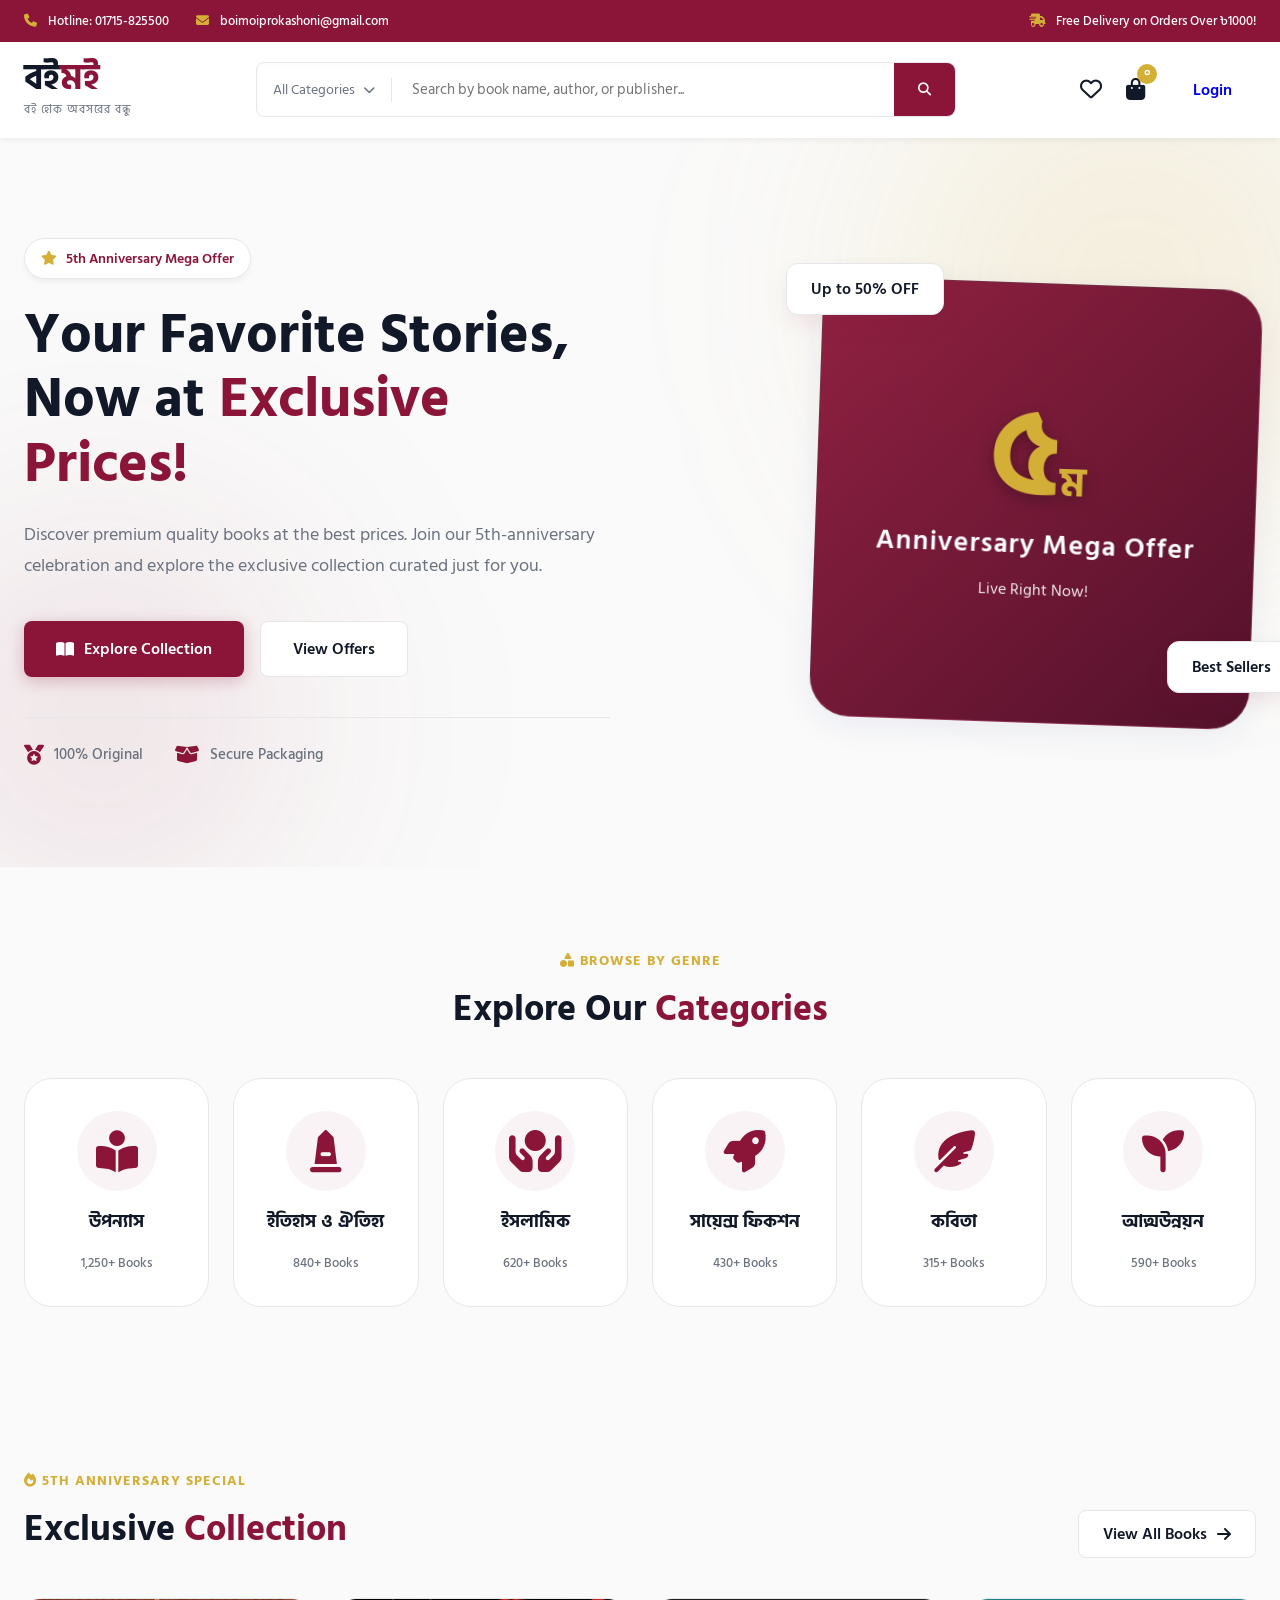
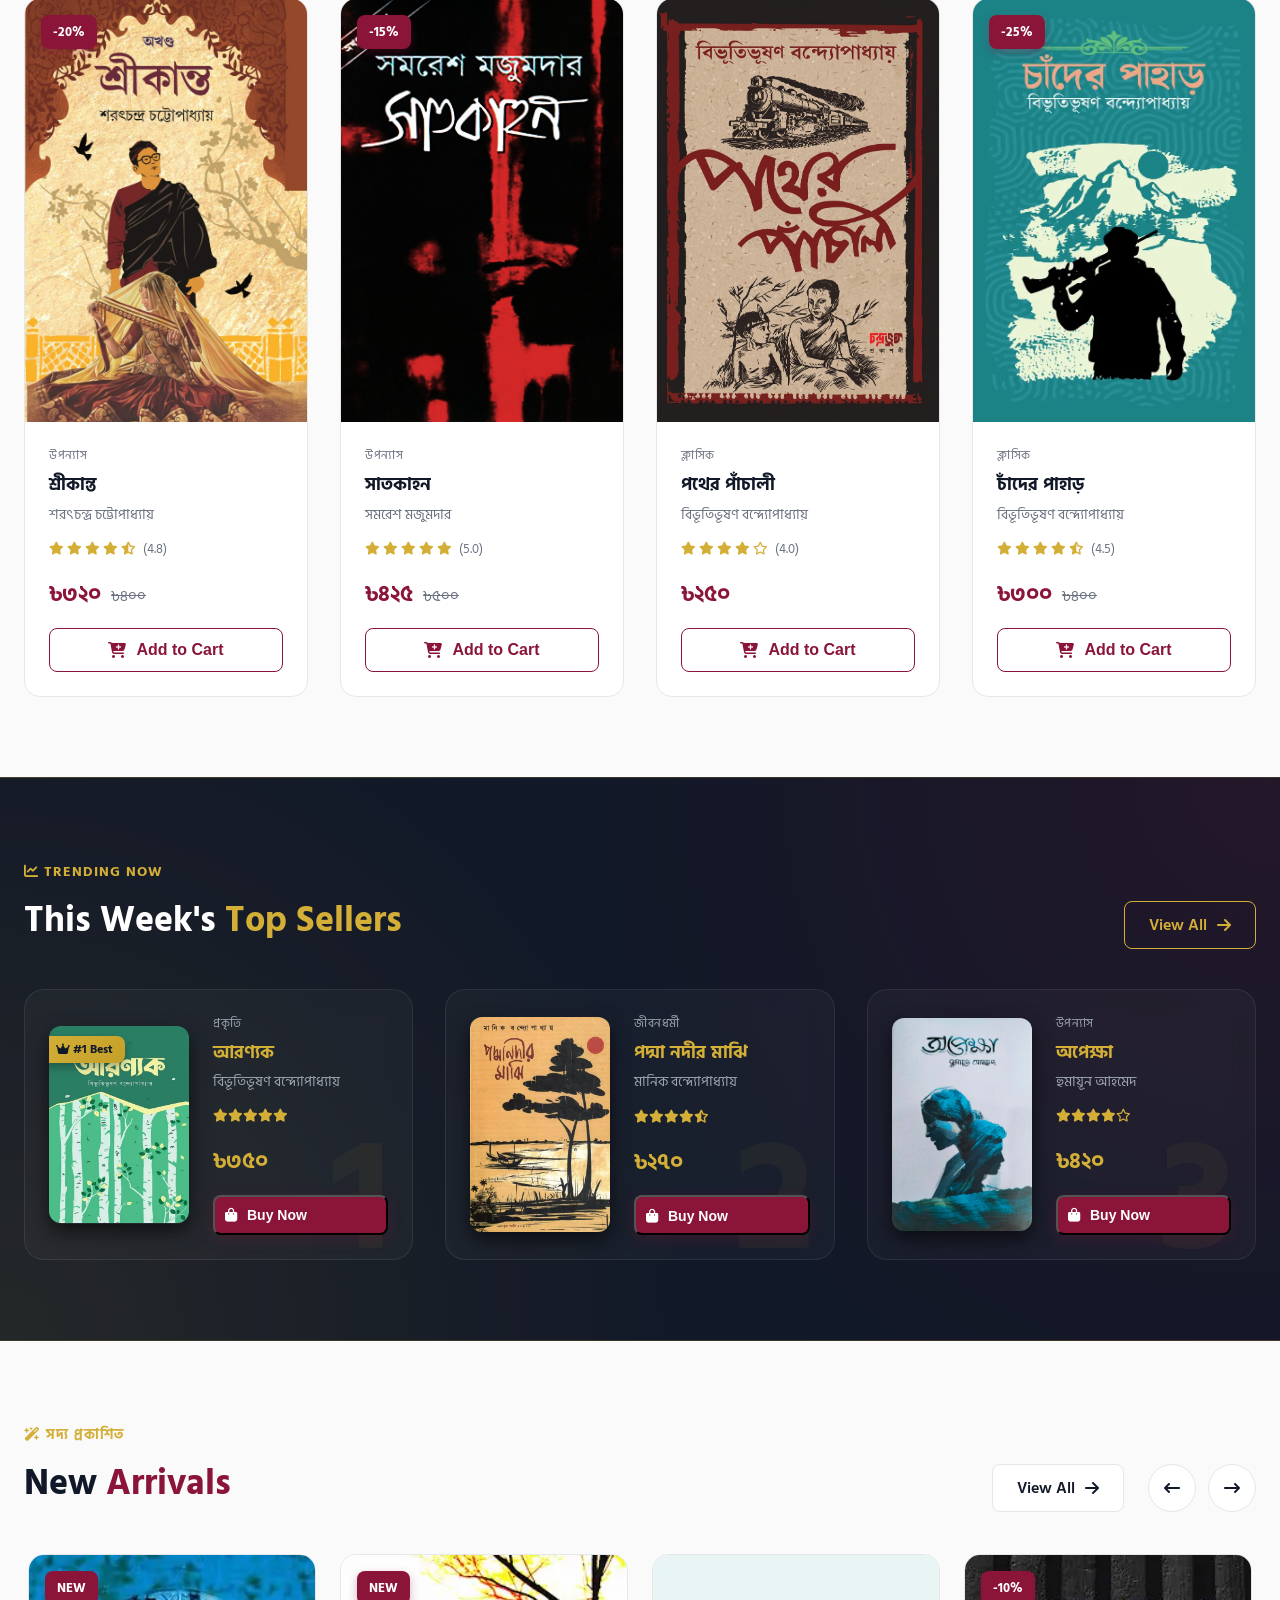
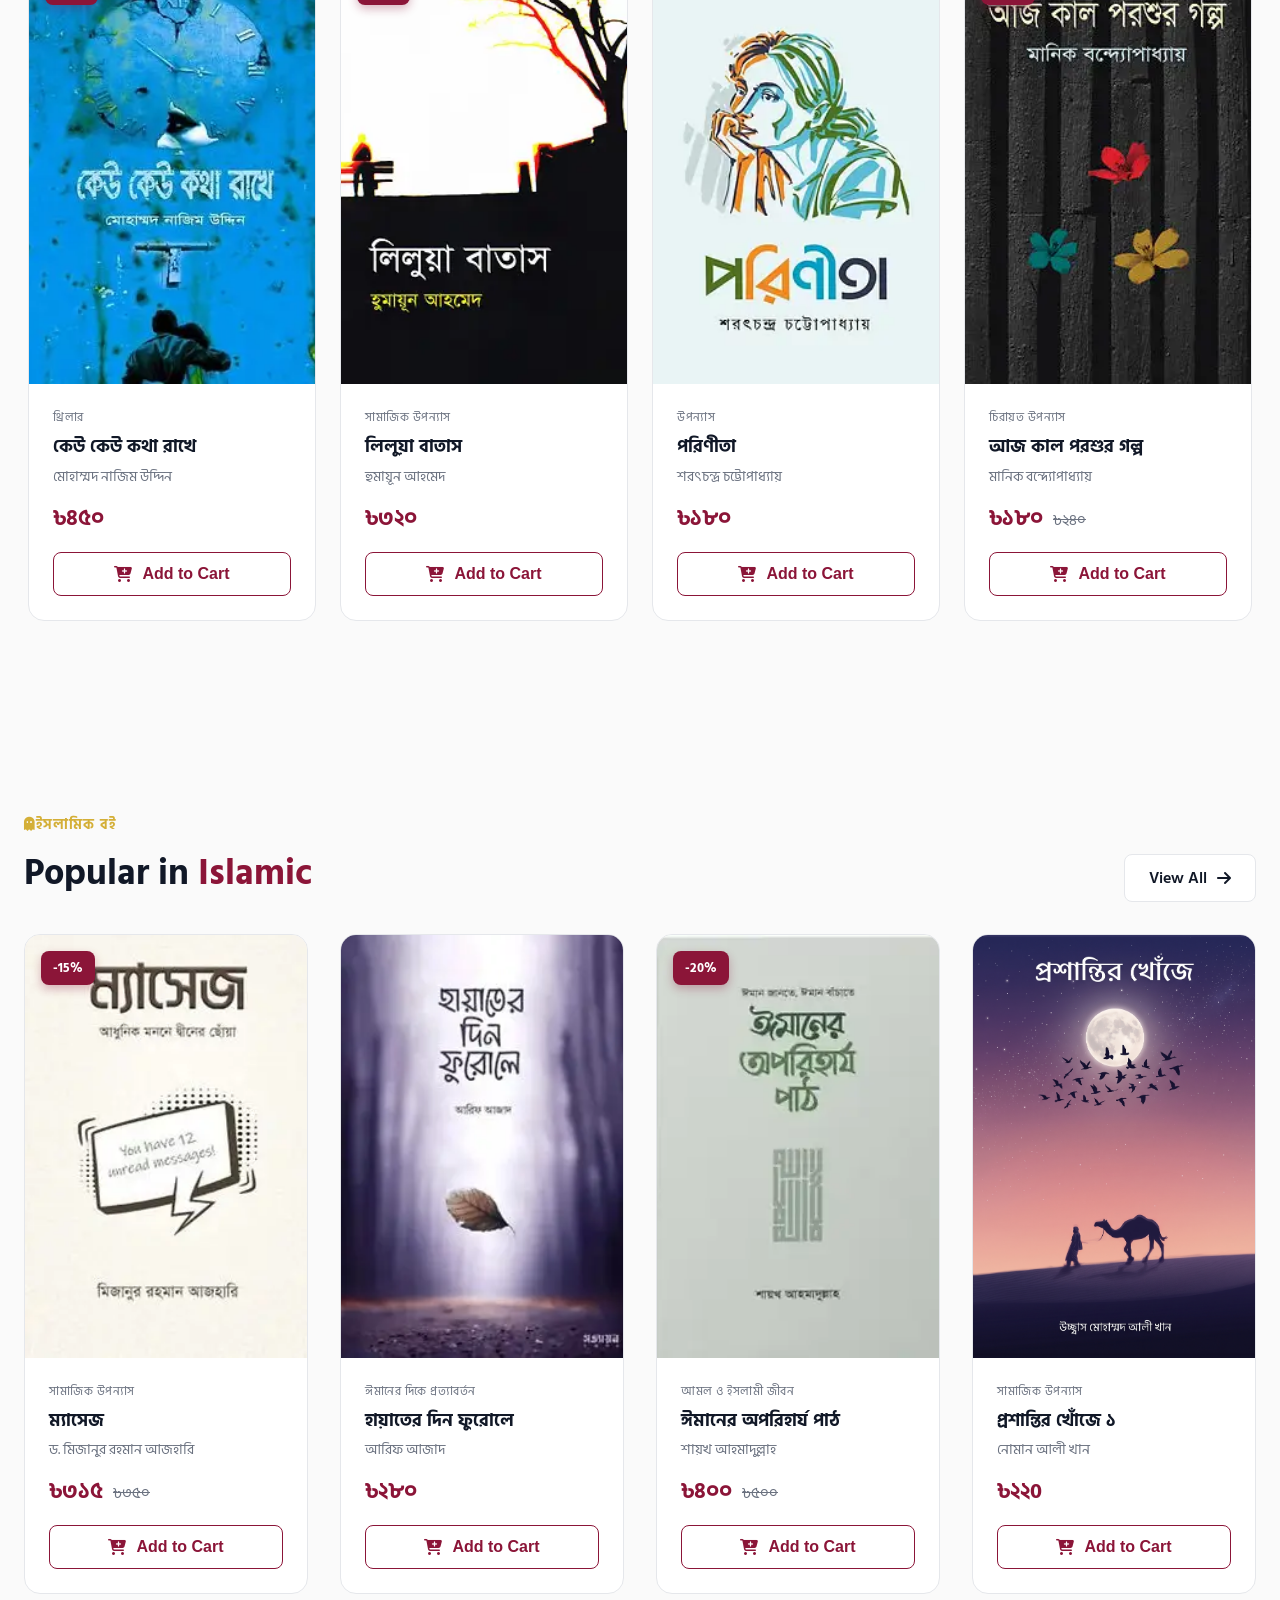
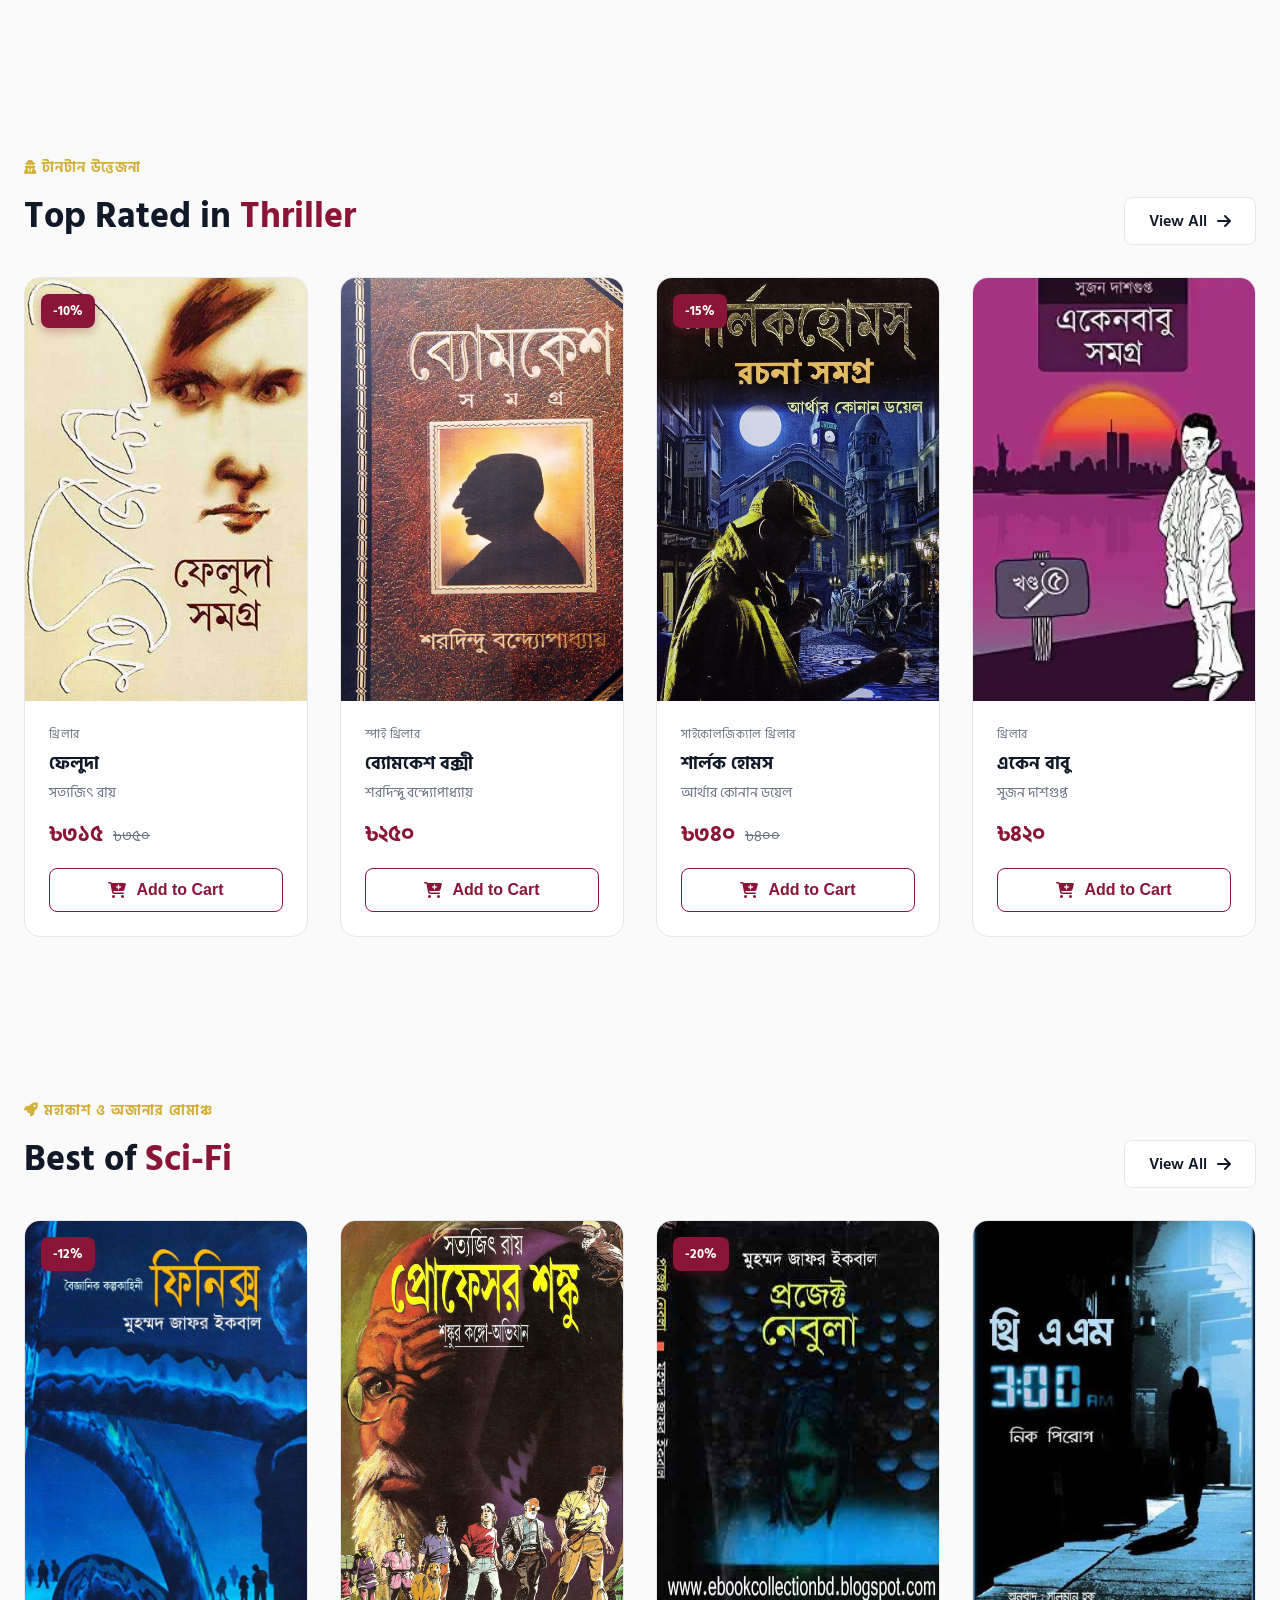
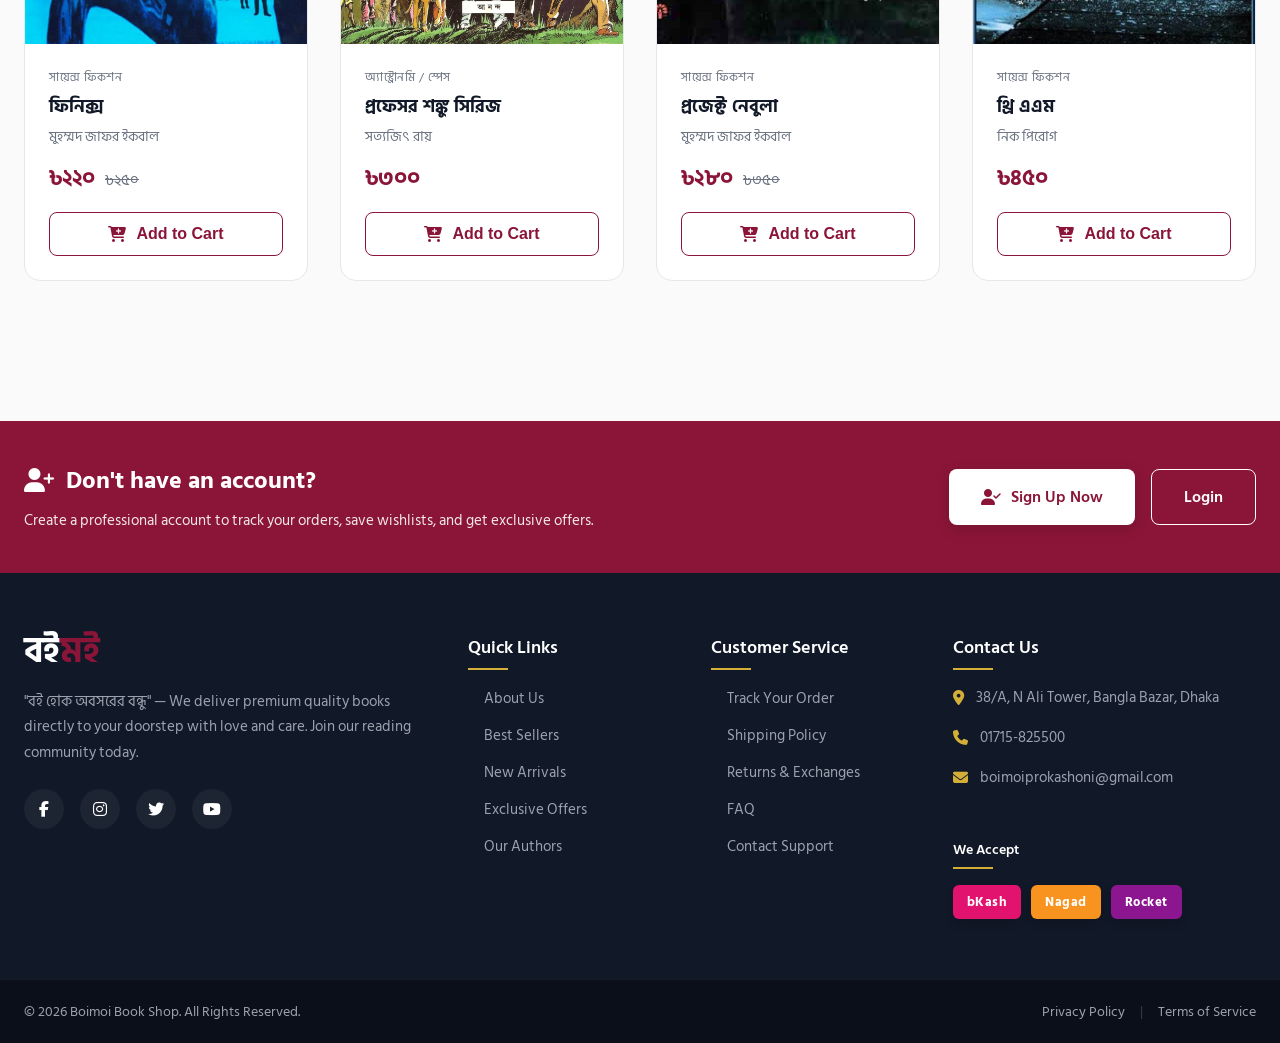
==== commit 50a6cbbe: "wishlist section added" ====
--- a/index.html
+++ b/index.html
@@ -78,10 +78,36 @@
 
         <!-- User Actions -->
         <div class="nav-actions">
-          <a href="#" class="action-icon" title="Wishlist">
+          <!-- Wishlist Icon with Badge -->
+          <a
+            href="wishlist.html"
+            class="action-icon"
+            title="Wishlist"
+            style="position: relative"
+          >
             <i class="fa-regular fa-heart"></i>
+            <span
+              class="wishlist-badge"
+              style="
+                position: absolute;
+                top: -5px;
+                right: -8px;
+                background: #8b1538;
+                color: white;
+                font-size: 11px;
+                font-weight: 700;
+                width: 18px;
+                height: 18px;
+                border-radius: 50%;
+                display: flex;
+                justify-content: center;
+                align-items: center;
+                transition: all 0.3s ease;
+              "
+              >০</span
+            >
           </a>
-          <a href="#" class="action-icon cart-icon" title="Cart">
+          <a href="cart.html" class="action-icon cart-icon" title="Cart">
             <i class="fa-solid fa-bag-shopping"></i>
             <span class="cart-badge">0</span>
           </a>
@@ -996,7 +1022,7 @@
               </div>
               <div class="book-info">
                 <div class="book-category">থ্রিলার</div>
-                <h3 class="book-title"><a href="#">একেন বাবু</a></h3>
+                <h3 class="book-title"><a href="details.html">একেন বাবু</a></h3>
                 <p class="book-author">সুজন দাশগুপ্ত</p>
                 <div class="price-container">
                   <span class="current-price">৳৪২০</span>
@@ -1284,5 +1310,108 @@
         </div>
       </div>
     </footer>
+    <script src="js/main.js"></script>
+    <!-- Direct Wishlist Script for Homepage -->
+    <script>
+      document.addEventListener("DOMContentLoaded", function () {
+        // ১. ফেভারিট ব্যাজ আপডেট করার ফাংশন
+        function updateWishlistBadge() {
+          let currentWishlist =
+            JSON.parse(localStorage.getItem("boimoi_wishlist")) || [];
+          let total = currentWishlist.length;
+          const engToBen = {
+            0: "০",
+            1: "১",
+            2: "২",
+            3: "৩",
+            4: "৪",
+            5: "৫",
+            6: "৬",
+            7: "৭",
+            8: "৮",
+            9: "৯",
+          };
+          let benNum = total.toString().replace(/[0-9]/g, (m) => engToBen[m]);
+
+          document.querySelectorAll(".wishlist-badge").forEach((badge) => {
+            if (total > 0) {
+              badge.style.display = "flex";
+              badge.innerText = benNum;
+              badge.style.transform = "scale(1.3)";
+              setTimeout(() => (badge.style.transform = "scale(1)"), 200);
+            } else {
+              badge.style.display = "none"; // ফাঁকা থাকলে লুকানো থাকবে
+            }
+          });
+        }
+        updateWishlistBadge(); // পেজ লোড হলেই রান করবে
+
+        // ২. হার্ট বাটনে ক্লিক ইভেন্ট
+        document.body.addEventListener("click", function (e) {
+          // বাটনটি খুঁজে বের করা (যেকোনো icon-btn যার ভেতরে heart আছে)
+          const loveBtn =
+            e.target.closest(".icon-btn") || e.target.closest(".wishlist-btn");
+
+          if (loveBtn && loveBtn.innerHTML.includes("fa-heart")) {
+            e.preventDefault();
+
+            const card = loveBtn.closest(".book-card");
+            if (!card) return;
+
+            const titleEl = card.querySelector(".book-title");
+            const title = titleEl ? titleEl.innerText.trim() : "Unknown Book";
+
+            const priceEl = card.querySelector(".current-price");
+            const priceText = priceEl ? priceEl.innerText.trim() : "0";
+
+            const imgEl =
+              card.querySelector(".book-cover") || card.querySelector("img");
+            const img = imgEl ? imgEl.src : "https://via.placeholder.com/150";
+
+            const id = title.replace(/\s+/g, "-").toLowerCase();
+            const icon = loveBtn.querySelector("i");
+
+            let currentWishlist =
+              JSON.parse(localStorage.getItem("boimoi_wishlist")) || [];
+            const existingIndex = currentWishlist.findIndex(
+              (item) => item.id === id,
+            );
+
+            if (existingIndex > -1) {
+              // আগে থেকেই থাকলে রিমুভ করবে
+              currentWishlist.splice(existingIndex, 1);
+              if (icon) {
+                icon.classList.remove("fa-solid");
+                icon.classList.add("fa-regular");
+                icon.style.color = "";
+              }
+            } else {
+              // না থাকলে অ্যাড করবে এবং ছবি/দাম সহ সেভ করবে
+              currentWishlist.push({ id, title, priceText, img });
+              if (icon) {
+                icon.classList.remove("fa-regular");
+                icon.classList.add("fa-solid");
+                icon.style.color = "#8B1538";
+              }
+
+              // সুন্দর টোস্ট পপ-আপ মেসেজ
+              let toast = document.createElement("div");
+              toast.style.cssText =
+                "position:fixed; bottom:90px; right:30px; background:#1A1A1A; color:#fff; padding:16px 24px; border-radius:8px; border-left:4px solid #8B1538; z-index:9999; box-shadow:0 10px 30px rgba(0,0,0,0.2); display:flex; align-items:center; gap:10px; font-family:inherit;";
+              toast.innerHTML = `<i class="fa-solid fa-heart" style="color:#8B1538; font-size:20px;"></i> <span><b style="color:#D4AF37">${title}</b> ফেভারিটে যুক্ত হয়েছে!</span>`;
+              document.body.appendChild(toast);
+              setTimeout(() => toast.remove(), 3000);
+            }
+
+            // লোকাল স্টোরেজে সেভ এবং ব্যাজ আপডেট
+            localStorage.setItem(
+              "boimoi_wishlist",
+              JSON.stringify(currentWishlist),
+            );
+            updateWishlistBadge();
+          }
+        });
+      });
+    </script>
   </body>
 </html>
--- a/css/style.css
+++ b/css/style.css
@@ -1245,6 +1245,7 @@
   width: 100%;
   height: 100%;
   object-fit: cover;
+  transition: opacity 0.3s ease-in-out; /* Added for premium smooth fade effect */
 }
 .zoom-btn {
   position: absolute;
@@ -1458,3 +1459,1060 @@
   color: var(--text-muted);
   font-weight: 400;
 }
+
+/* =========================================
+   Product Info Tabs
+========================================= */
+.product-tabs-section {
+  background-color: var(--bg-surface);
+  border-radius: 20px;
+  padding: 40px;
+  box-shadow: var(--shadow-sm);
+  margin-bottom: 80px;
+  border: 1px solid var(--border-color);
+}
+
+/* Tab Header (Buttons) */
+.product-tabs-header {
+  display: flex;
+  gap: 32px;
+  border-bottom: 2px solid var(--border-color);
+  margin-bottom: 32px;
+}
+.tab-btn {
+  background: transparent;
+  border: none;
+  font-size: 18px;
+  font-weight: 600;
+  color: var(--text-muted);
+  padding: 12px 0;
+  cursor: pointer;
+  position: relative;
+  transition: var(--transition);
+  font-family: inherit;
+}
+.tab-btn:hover {
+  color: var(--primary-red);
+}
+.tab-btn.active {
+  color: var(--primary-red);
+}
+/* Premium Underline Animation for Active Tab */
+.tab-btn::after {
+  content: "";
+  position: absolute;
+  bottom: -2px;
+  left: 0;
+  width: 0;
+  height: 2px;
+  background-color: var(--primary-red);
+  transition: width 0.3s ease;
+}
+.tab-btn.active::after {
+  width: 100%;
+}
+
+/* Tab Content */
+.tab-pane {
+  display: none; /* Hide all by default */
+  animation: fadeIn 0.4s ease-in-out;
+}
+.tab-pane.active {
+  display: block; /* Show only active */
+}
+@keyframes fadeIn {
+  from {
+    opacity: 0;
+    transform: translateY(5px);
+  }
+  to {
+    opacity: 1;
+    transform: translateY(0);
+  }
+}
+.pane-title {
+  font-size: 22px;
+  color: var(--text-dark);
+  margin-bottom: 20px;
+}
+.tab-pane p {
+  font-size: 16px;
+  line-height: 1.8;
+  color: var(--text-muted);
+  margin-bottom: 16px;
+}
+
+/* Specification Table */
+.spec-table {
+  width: 100%;
+  max-width: 600px;
+  border-collapse: collapse;
+}
+.spec-table th,
+.spec-table td {
+  padding: 16px;
+  border-bottom: 1px solid var(--border-color);
+  text-align: left;
+  font-size: 16px;
+}
+.spec-table th {
+  color: var(--text-dark);
+  width: 35%;
+  font-weight: 600;
+  background-color: var(--bg-light-gray);
+  border-radius: 8px 0 0 8px; /* Slight rounding for a premium feel */
+}
+.spec-table td {
+  color: var(--text-muted);
+}
+
+/* Author Box */
+.author-info-box {
+  display: flex;
+  gap: 24px;
+  align-items: flex-start;
+  background-color: var(--bg-light-gray);
+  padding: 24px;
+  border-radius: 12px;
+}
+.author-avatar {
+  width: 80px;
+  height: 80px;
+  border-radius: 50%;
+  object-fit: cover;
+  border: 3px solid var(--bg-surface);
+  box-shadow: var(--shadow-sm);
+}
+.author-info-box h4 {
+  font-size: 18px;
+  margin-bottom: 12px;
+  color: var(--text-dark);
+}
+
+/* =========================================
+   Product Reviews Section
+========================================= */
+.product-reviews-section {
+  background-color: var(--bg-surface);
+  border-radius: 20px;
+  padding: 40px;
+  box-shadow: var(--shadow-sm);
+  margin-bottom: 80px;
+  border: 1px solid var(--border-color);
+}
+.reviews-header {
+  display: flex;
+  justify-content: space-between;
+  align-items: center;
+  border-bottom: 1px solid var(--border-color);
+  padding-bottom: 24px;
+  margin-bottom: 32px;
+}
+
+.reviews-container {
+  display: grid;
+  grid-template-columns: 1fr 2fr; /* Left summary, Right reviews */
+  gap: 60px;
+}
+
+/* Rating Summary */
+.average-rating {
+  text-align: center;
+  margin-bottom: 32px;
+}
+.average-rating h2 {
+  font-size: 64px;
+  color: var(--text-dark);
+  line-height: 1;
+  margin-bottom: 12px;
+}
+.average-rating .stars {
+  color: var(--accent-gold);
+  font-size: 20px;
+  margin-bottom: 8px;
+}
+.average-rating p {
+  color: var(--text-muted);
+  font-size: 14px;
+}
+
+/* Rating Progress Bars */
+.rating-bars {
+  display: flex;
+  flex-direction: column;
+  gap: 12px;
+}
+.bar-item {
+  display: flex;
+  align-items: center;
+  gap: 12px;
+  font-size: 14px;
+  color: var(--text-dark);
+  font-weight: 500;
+}
+.progress-bg {
+  flex-grow: 1;
+  height: 8px;
+  background-color: var(--bg-light-gray);
+  border-radius: 10px;
+  overflow: hidden;
+}
+.progress-fill {
+  height: 100%;
+  background-color: var(--accent-gold);
+  border-radius: 10px;
+}
+
+/* Individual Review Cards */
+.review-list {
+  display: flex;
+  flex-direction: column;
+  gap: 24px;
+}
+.review-card {
+  padding-bottom: 24px;
+  border-bottom: 1px solid var(--border-color);
+}
+.review-card:last-child {
+  border-bottom: none;
+  padding-bottom: 0;
+}
+.reviewer-info {
+  display: flex;
+  align-items: center;
+  gap: 16px;
+  margin-bottom: 12px;
+}
+.reviewer-avatar {
+  width: 48px;
+  height: 48px;
+  background-color: var(--primary-red);
+  color: var(--bg-surface);
+  border-radius: 50%;
+  display: flex;
+  align-items: center;
+  justify-content: center;
+  font-size: 20px;
+  font-weight: 700;
+}
+.reviewer-name {
+  font-size: 16px;
+  color: var(--text-dark);
+  margin-bottom: 4px;
+  display: flex;
+  align-items: center;
+  gap: 8px;
+}
+.verified-badge {
+  color: #059669; /* Trust Green */
+  font-size: 12px;
+  font-weight: 500;
+  background: rgba(5, 150, 105, 0.1);
+  padding: 2px 8px;
+  border-radius: 20px;
+}
+.review-date {
+  font-size: 13px;
+  color: var(--text-muted);
+}
+.review-stars {
+  color: var(--accent-gold);
+  font-size: 14px;
+  margin-bottom: 12px;
+}
+.review-title {
+  font-size: 18px;
+  color: var(--text-dark);
+  margin-bottom: 8px;
+}
+.review-text {
+  font-size: 15px;
+  line-height: 1.6;
+  color: var(--text-muted);
+}
+
+/* =========================================
+   12. Shopping Cart Page
+========================================= */
+
+.cart-header {
+  display: flex;
+  align-items: center;
+  gap: 16px;
+  margin-bottom: 40px;
+}
+.cart-count-badge {
+  background-color: var(--primary-red);
+  color: var(--bg-surface);
+  padding: 6px 16px;
+  border-radius: 50px;
+  font-size: 14px;
+  font-weight: 600;
+}
+
+/* Cart Grid Layout */
+.cart-layout {
+  display: grid;
+  grid-template-columns: 2fr 1fr;
+  gap: 40px;
+  align-items: start;
+  margin-bottom: 80px;
+}
+
+/* Left: Cart Items */
+.cart-items-container {
+  display: flex;
+  flex-direction: column;
+  gap: 24px;
+}
+.cart-item {
+  display: flex;
+  align-items: center;
+  gap: 24px;
+  background-color: var(--bg-surface);
+  padding: 24px;
+  border-radius: 16px;
+  border: 1px solid var(--border-color);
+  box-shadow: var(--shadow-sm);
+  transition: var(--transition);
+}
+.cart-item:hover {
+  box-shadow: var(--shadow-md);
+  border-color: rgba(212, 175, 55, 0.3); /* Subtle gold border on hover */
+}
+.cart-item-img {
+  width: 80px;
+  height: 120px;
+  object-fit: cover;
+  border-radius: 8px;
+  border: 1px solid var(--border-color);
+}
+.cart-item-details {
+  flex-grow: 1;
+}
+.cart-item-category {
+  font-size: 13px;
+  color: var(--text-muted);
+  margin-bottom: 6px;
+}
+.cart-item-title a {
+  font-size: 20px;
+  color: var(--text-dark);
+  text-decoration: none;
+  font-weight: 600;
+  transition: var(--transition);
+}
+.cart-item-title a:hover {
+  color: var(--primary-red);
+}
+.cart-item-author {
+  font-size: 15px;
+  color: var(--text-muted);
+  margin-top: 6px;
+}
+
+.cart-item-actions {
+  display: flex;
+  align-items: center;
+  gap: 32px;
+}
+.cart-qty {
+  height: 44px; /* Slightly smaller than PDP */
+}
+.cart-item-price {
+  font-size: 22px;
+  font-weight: 700;
+  color: var(--text-dark);
+  min-width: 80px;
+  text-align: right;
+}
+.remove-item-btn {
+  background: rgba(239, 68, 68, 0.1);
+  color: #ef4444; /* Red color for delete */
+  border: none;
+  width: 44px;
+  height: 44px;
+  border-radius: 12px;
+  font-size: 16px;
+  cursor: pointer;
+  transition: var(--transition);
+  display: flex;
+  align-items: center;
+  justify-content: center;
+}
+.remove-item-btn:hover {
+  background: #ef4444;
+  color: #fff;
+  transform: scale(1.05);
+}
+
+/* Right: Order Summary */
+.order-summary-container {
+  background-color: var(--bg-surface);
+  padding: 32px;
+  border-radius: 16px;
+  border: 1px solid var(--border-color);
+  box-shadow: var(--shadow-sm);
+  position: sticky;
+  top: 100px; /* Floats when scrolling */
+}
+.summary-title {
+  font-size: 22px;
+  color: var(--text-dark);
+  margin-bottom: 24px;
+  padding-bottom: 16px;
+  border-bottom: 1px solid var(--border-color);
+}
+.summary-row {
+  display: flex;
+  justify-content: space-between;
+  font-size: 16px;
+  color: var(--text-muted);
+  margin-bottom: 16px;
+}
+.summary-divider {
+  height: 1px;
+  background-color: var(--border-color);
+  margin: 24px 0;
+}
+.total-row {
+  font-size: 24px;
+  font-weight: 700;
+  color: var(--text-dark);
+  margin-bottom: 32px;
+}
+
+/* Promo Box */
+.promo-code-box {
+  display: flex;
+  margin-top: 24px;
+  gap: 8px;
+}
+.promo-input {
+  flex-grow: 1;
+  border: 1px solid var(--border-color);
+  border-radius: 8px;
+  padding: 12px 16px;
+  font-size: 15px;
+  outline: none;
+  font-family: inherit;
+}
+.promo-input:focus {
+  border-color: var(--primary-red);
+}
+.promo-btn {
+  padding: 12px 24px;
+  border-radius: 8px;
+}
+
+.checkout-btn {
+  width: 100%;
+  padding: 16px;
+  font-size: 18px;
+  justify-content: center;
+  background-color: var(--text-dark);
+  border-color: var(--text-dark);
+}
+.checkout-btn:hover {
+  background-color: #000;
+}
+.secure-checkout-note {
+  text-align: center;
+  font-size: 13px;
+  color: #059669;
+  margin-top: 16px;
+  display: flex;
+  align-items: center;
+  justify-content: center;
+  gap: 8px;
+}
+
+/* =========================================
+   13. Checkout Page
+========================================= */
+
+.checkout-layout {
+  display: grid;
+  grid-template-columns: 1.8fr 1fr;
+  gap: 40px;
+  align-items: start;
+}
+
+.checkout-section {
+  background-color: var(--bg-surface);
+  padding: 32px;
+  border-radius: 16px;
+  border: 1px solid var(--border-color);
+  box-shadow: var(--shadow-sm);
+  margin-bottom: 32px;
+}
+.checkout-step-title {
+  font-size: 20px;
+  color: var(--text-dark);
+  margin-bottom: 24px;
+  display: flex;
+  align-items: center;
+  gap: 12px;
+}
+.step-num {
+  background-color: var(--text-dark);
+  color: var(--accent-gold);
+  width: 32px;
+  height: 32px;
+  display: flex;
+  align-items: center;
+  justify-content: center;
+  border-radius: 50%;
+  font-size: 16px;
+}
+
+/* Forms */
+.form-row {
+  display: grid;
+  grid-template-columns: 1fr 1fr;
+  gap: 20px;
+}
+.form-group {
+  margin-bottom: 20px;
+}
+.form-group label {
+  display: block;
+  font-size: 14px;
+  font-weight: 600;
+  color: var(--text-dark);
+  margin-bottom: 8px;
+}
+.form-group input,
+.form-group textarea,
+.form-group select {
+  width: 100%;
+  padding: 14px 16px;
+  border: 1.5px solid var(--border-color);
+  border-radius: 8px;
+  font-family: inherit;
+  font-size: 15px;
+  background-color: var(--bg-light-gray);
+  outline: none;
+  transition: var(--transition);
+}
+.form-group input:focus,
+.form-group textarea:focus,
+.form-group select:focus {
+  border-color: var(--primary-red);
+  background-color: var(--bg-surface);
+}
+
+/* Payment Methods */
+.payment-options {
+  display: flex;
+  flex-direction: column;
+  gap: 16px;
+}
+.payment-method-card {
+  display: flex;
+  align-items: center;
+  gap: 16px;
+  padding: 16px 24px;
+  border: 1.5px solid var(--border-color);
+  border-radius: 12px;
+  cursor: pointer;
+  transition: var(--transition);
+}
+.payment-method-card:has(input:checked) {
+  border-color: var(--primary-red);
+  background-color: rgba(139, 21, 56, 0.03);
+}
+.payment-method-card input[type="radio"] {
+  accent-color: var(--primary-red);
+  width: 20px;
+  height: 20px;
+}
+.payment-method-content {
+  display: flex;
+  align-items: center;
+  gap: 16px;
+  font-size: 15px;
+  font-weight: 500;
+  color: var(--text-dark);
+}
+.cod-icon {
+  font-size: 24px;
+  color: #059669;
+}
+
+/* Mini Cart */
+.mini-cart-items {
+  display: flex;
+  flex-direction: column;
+  gap: 16px;
+  margin-bottom: 24px;
+}
+.mini-item {
+  display: flex;
+  align-items: center;
+  gap: 16px;
+}
+.mini-item img {
+  border-radius: 4px;
+  border: 1px solid var(--border-color);
+}
+.mini-item-info h4 {
+  font-size: 14px;
+  color: var(--text-dark);
+  margin-bottom: 4px;
+}
+.mini-item-info p {
+  font-size: 13px;
+  color: var(--text-muted);
+}
+.mini-item-price {
+  margin-left: auto;
+  font-weight: 600;
+  color: var(--text-dark);
+}
+
+.terms-text {
+  font-size: 12px;
+  color: var(--text-muted);
+  text-align: center;
+  margin-top: 16px;
+}
+.terms-text a {
+  color: var(--primary-red);
+}
+
+/* Checkout Header Navigation */
+.checkout-nav-links {
+  display: flex;
+  gap: 28px;
+  align-items: center;
+}
+.checkout-nav-links a {
+  color: var(--text-muted);
+  text-decoration: none;
+  font-size: 15px;
+  font-weight: 500;
+  transition: var(--transition);
+  display: flex;
+  align-items: center;
+  gap: 8px;
+}
+.checkout-nav-links a:hover {
+  color: var(--primary-red);
+}
+.checkout-nav-links a i {
+  font-size: 14px;
+}
+.secure-badge-header {
+  color: #059669;
+  font-weight: 600;
+  font-size: 14px;
+  display: flex;
+  align-items: center;
+  gap: 6px;
+  background: rgba(5, 150, 105, 0.1);
+  padding: 6px 12px;
+  border-radius: 50px;
+}
+
+/* =========================================
+   13. Premium Multi-Step Checkout
+========================================= */
+
+/* Progress Bar */
+.checkout-progress-container {
+  max-width: 600px;
+  margin: 0 auto 40px auto;
+}
+.checkout-progress {
+  display: flex;
+  justify-content: space-between;
+  align-items: center;
+}
+.progress-step {
+  display: flex;
+  flex-direction: column;
+  align-items: center;
+  gap: 8px;
+  position: relative;
+  z-index: 2;
+}
+.step-circle {
+  width: 40px;
+  height: 40px;
+  border-radius: 50%;
+  background-color: var(--bg-surface);
+  border: 2px solid var(--border-color);
+  display: flex;
+  align-items: center;
+  justify-content: center;
+  font-weight: 700;
+  color: var(--text-muted);
+  transition: var(--transition);
+}
+.step-circle .check-icon {
+  display: none;
+}
+.progress-step.active .step-circle {
+  background-color: var(--text-dark);
+  border-color: var(--text-dark);
+  color: var(--bg-surface);
+}
+.progress-step.completed .step-circle {
+  background-color: var(--text-dark);
+  border-color: var(--text-dark);
+  color: var(--bg-surface);
+}
+.progress-step.completed .num {
+  display: none;
+}
+.progress-step.completed .check-icon {
+  display: block;
+}
+
+.step-label {
+  font-size: 13px;
+  font-weight: 600;
+  color: var(--text-muted);
+}
+.progress-step.active .step-label,
+.progress-step.completed .step-label {
+  color: var(--text-dark);
+}
+.progress-line {
+  flex-grow: 1;
+  height: 2px;
+  background-color: var(--border-color);
+  margin: 0 16px;
+  margin-bottom: 24px;
+  transition: var(--transition);
+}
+
+/* Step Content Toggling */
+.checkout-step-content {
+  display: none;
+  animation: fadeIn 0.4s ease;
+}
+.checkout-step-content.active {
+  display: block;
+}
+
+/* Typography & Layout */
+.step-main-title {
+  font-size: 24px;
+  color: var(--text-dark);
+  margin-bottom: 8px;
+}
+.step-subtitle {
+  font-size: 14px;
+  color: var(--text-muted);
+  margin-bottom: 32px;
+}
+.full-width {
+  width: 100%;
+  justify-content: center;
+  padding: 16px;
+}
+.mt-20 {
+  margin-top: 20px;
+}
+.mt-40 {
+  margin-top: 40px;
+}
+.step-actions {
+  display: flex;
+  justify-content: space-between;
+  align-items: center;
+}
+
+/* Premium Summary Box */
+.info-summary-box {
+  border: 1px solid var(--border-color);
+  border-radius: 12px;
+  padding: 16px 24px;
+  display: flex;
+  justify-content: space-between;
+  align-items: flex-start;
+  background-color: #fafafa;
+  margin-bottom: 32px;
+}
+.summary-label {
+  font-size: 11px;
+  font-weight: 700;
+  color: var(--text-muted);
+  letter-spacing: 1px;
+  text-transform: uppercase;
+  display: block;
+  margin-bottom: 8px;
+}
+.summary-details h4 {
+  font-size: 16px;
+  color: var(--text-dark);
+  margin-bottom: 4px;
+}
+.summary-details p {
+  font-size: 14px;
+  color: var(--text-muted);
+}
+.edit-btn {
+  background: none;
+  border: none;
+  color: var(--primary-red);
+  font-weight: 600;
+  font-size: 13px;
+  cursor: pointer;
+  letter-spacing: 0.5px;
+}
+.dual-summary-boxes {
+  display: flex;
+  gap: 16px;
+}
+.dual-summary-boxes .info-summary-box {
+  flex: 1;
+}
+
+/* Premium Selectable Radio Cards */
+.selection-cards {
+  display: flex;
+  flex-direction: column;
+  gap: 16px;
+}
+.premium-radio-card {
+  display: flex;
+  align-items: center;
+  gap: 16px;
+  padding: 20px 24px;
+  border: 1.5px solid var(--border-color);
+  border-radius: 12px;
+  cursor: pointer;
+  transition: var(--transition);
+  background-color: var(--bg-surface);
+}
+.premium-radio-card:has(input:checked) {
+  border-color: var(--text-dark);
+  box-shadow: 0 4px 15px rgba(0, 0, 0, 0.05);
+}
+.premium-radio-card input[type="radio"] {
+  accent-color: var(--text-dark);
+  width: 20px;
+  height: 20px;
+  cursor: pointer;
+}
+.card-content {
+  display: flex;
+  justify-content: space-between;
+  align-items: center;
+  flex-grow: 1;
+}
+.card-text h4 {
+  font-size: 16px;
+  color: var(--text-dark);
+  margin-bottom: 4px;
+}
+.card-text p {
+  font-size: 14px;
+  color: var(--text-muted);
+}
+.card-price {
+  font-size: 18px;
+  font-weight: 700;
+  color: var(--text-dark);
+}
+.badge-gray,
+.badge-red {
+  font-size: 12px;
+  font-weight: 600;
+  padding: 6px 12px;
+  border-radius: 6px;
+}
+.badge-gray {
+  background-color: var(--bg-light-gray);
+  color: var(--text-muted);
+}
+.badge-red {
+  background-color: rgba(139, 21, 56, 0.1);
+  color: var(--primary-red);
+}
+
+/* MFS Grid (bKash/Nagad) */
+.mfs-grid {
+  display: flex;
+  gap: 16px;
+}
+.mfs-card {
+  flex: 1;
+  border: 1.5px solid var(--border-color);
+  border-radius: 12px;
+  padding: 16px;
+  cursor: pointer;
+  text-align: center;
+  position: relative;
+  transition: var(--transition);
+}
+.mfs-card input {
+  position: absolute;
+  opacity: 0;
+}
+.mfs-card:has(input:checked) {
+  border-color: #e2136e; /* Generic active color */
+  background-color: rgba(226, 19, 110, 0.05);
+}
+.mfs-content {
+  display: flex;
+  flex-direction: column;
+  align-items: center;
+  gap: 8px;
+  font-weight: 600;
+  font-size: 14px;
+  color: var(--text-dark);
+}
+
+/* =========================================
+   Step 4: Verify Payment UI
+========================================= */
+.selected-method-box {
+  display: flex;
+  justify-content: space-between;
+  align-items: center;
+  padding: 16px 24px;
+  border: 1px solid var(--border-color);
+  border-radius: 12px;
+  margin-bottom: 32px;
+  box-shadow: 0 2px 10px rgba(0, 0, 0, 0.02);
+}
+.method-info {
+  display: flex;
+  align-items: center;
+  gap: 16px;
+}
+.method-info .label {
+  font-size: 11px;
+  font-weight: 700;
+  color: var(--text-muted);
+  letter-spacing: 1px;
+}
+.method-info h4 {
+  font-size: 16px;
+  color: var(--text-dark);
+  margin-top: 2px;
+}
+
+/* Mini Tracker */
+.mini-tracker {
+  display: flex;
+  justify-content: center;
+  align-items: center;
+  gap: 12px;
+  margin-bottom: 32px;
+  font-size: 13px;
+  font-weight: 600;
+  color: #4b001f; /* Dark maroon */
+}
+.tracker-step i {
+  font-size: 16px;
+  margin-right: 4px;
+}
+.tracker-line {
+  width: 40px;
+  height: 2px;
+  background-color: #4b001f;
+}
+.active-step {
+  opacity: 0.5;
+}
+
+/* Verification Box */
+.verify-payment-box {
+  border: 1px solid var(--border-color);
+  border-radius: 16px;
+  padding: 32px;
+  background-color: var(--bg-surface);
+}
+.dark-circle {
+  display: inline-flex;
+  align-items: center;
+  justify-content: center;
+  width: 28px;
+  height: 28px;
+  background-color: #4b001f;
+  color: white;
+  border-radius: 50%;
+  font-size: 14px;
+  margin-right: 8px;
+}
+.verify-title {
+  font-size: 16px;
+  color: var(--text-dark);
+  margin-bottom: 4px;
+  display: flex;
+  align-items: center;
+}
+.verify-subtitle {
+  font-size: 13px;
+  color: var(--text-muted);
+  margin-left: 36px;
+  margin-bottom: 24px;
+}
+.payment-target-box {
+  background-color: #fafafa;
+  border: 1px solid var(--border-color);
+  border-radius: 8px;
+  padding: 16px 20px;
+  display: flex;
+  justify-content: space-between;
+  align-items: center;
+}
+.payment-target-box .label {
+  font-size: 11px;
+  font-weight: 700;
+  color: var(--text-muted);
+}
+.payment-target-box h4 {
+  font-size: 18px;
+  color: var(--text-dark);
+  margin: 4px 0;
+}
+.account-num {
+  font-size: 14px;
+  color: var(--text-muted);
+}
+.input-hint {
+  font-size: 12px;
+  color: var(--primary-red);
+  margin-top: 6px;
+  display: flex;
+  align-items: center;
+  gap: 4px;
+}
+
+/* =========================================
+   Premium Toast Notification
+========================================= */
+.premium-toast {
+  position: fixed;
+  bottom: 30px;
+  right: -400px; /* Hidden off-screen initially */
+  background-color: var(--text-dark);
+  color: var(--bg-surface);
+  padding: 16px 24px;
+  border-radius: 8px;
+  box-shadow: 0 10px 30px rgba(0, 0, 0, 0.2);
+  display: flex;
+  align-items: center;
+  gap: 12px;
+  font-weight: 500;
+  font-size: 15px;
+  z-index: 9999;
+  transition: right 0.5s cubic-bezier(0.68, -0.55, 0.265, 1.55); /* Bouncy slide effect */
+  border-left: 4px solid #059669; /* Success green border */
+}
+.premium-toast.show {
+  right: 30px; /* Slide into view */
+}
+.premium-toast i {
+  color: #059669;
+  font-size: 20px;
+}
+.premium-toast b {
+  color: var(--accent-gold);
+}
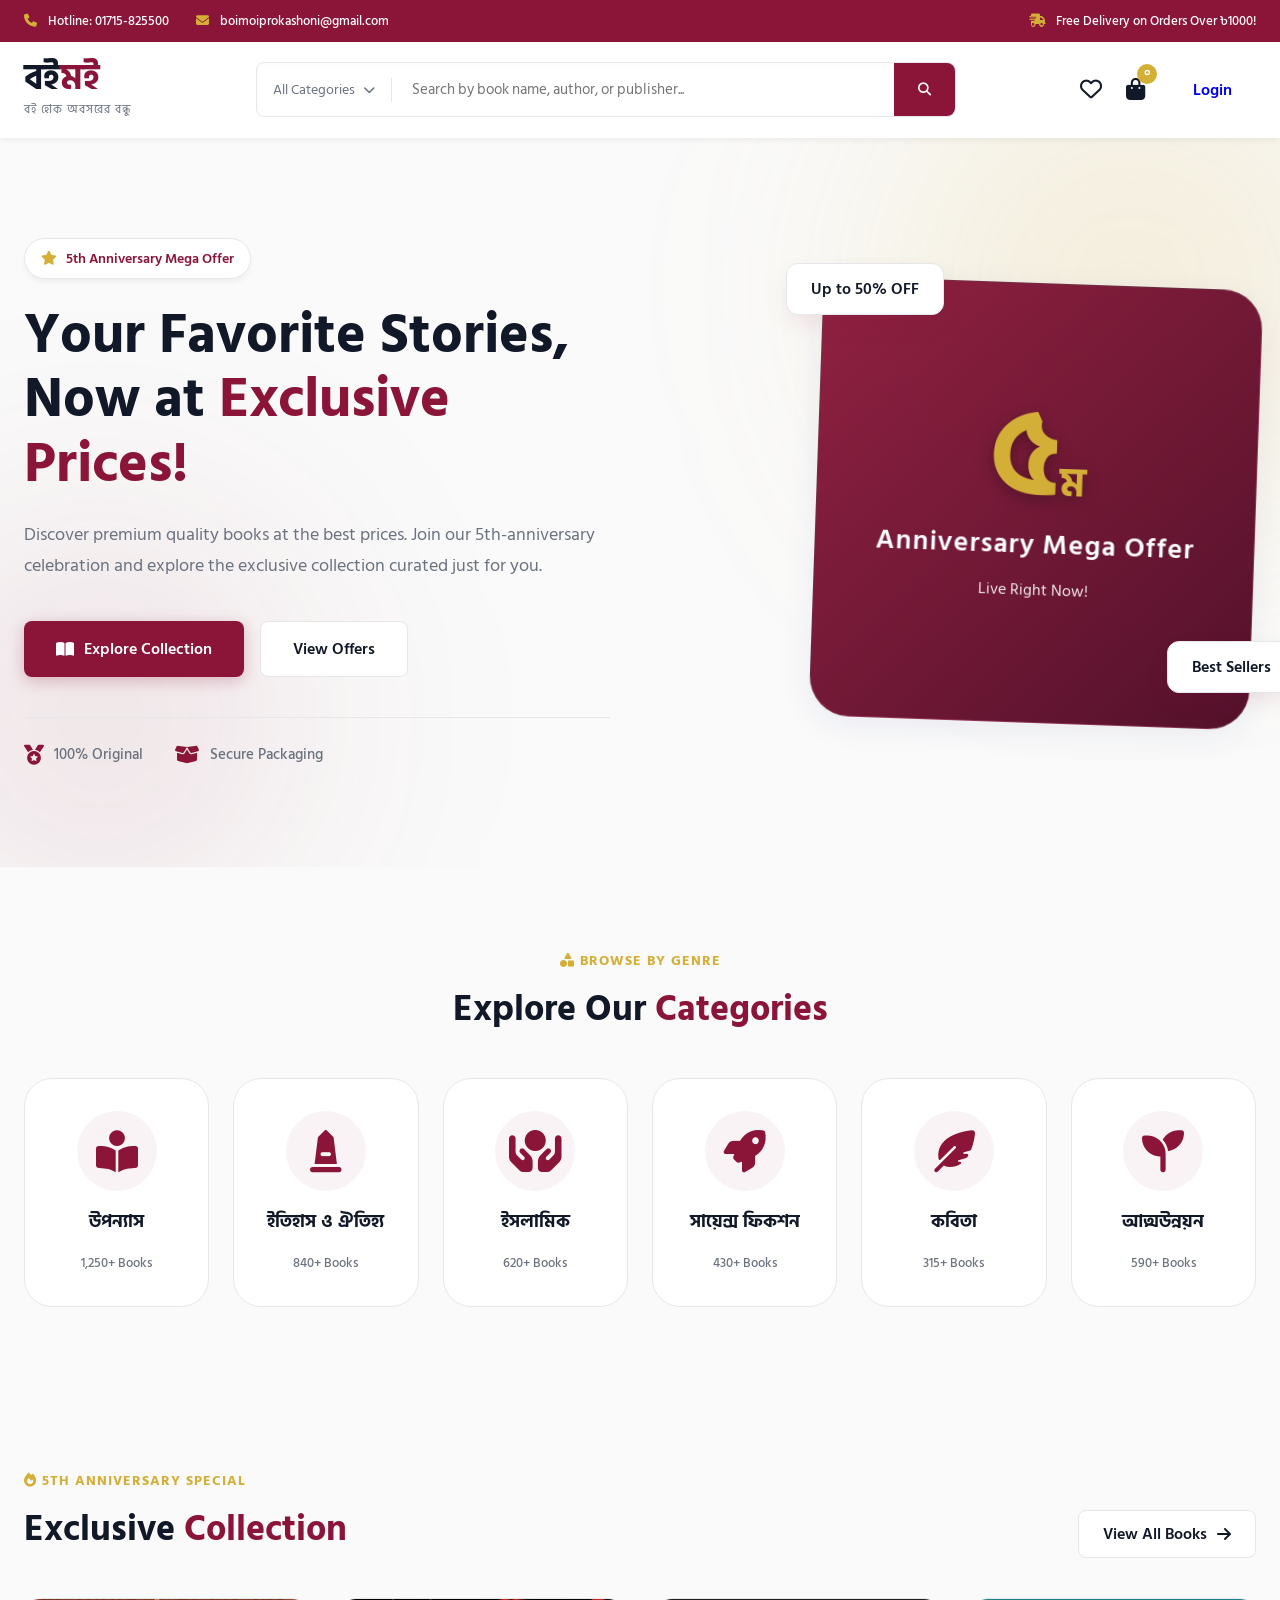
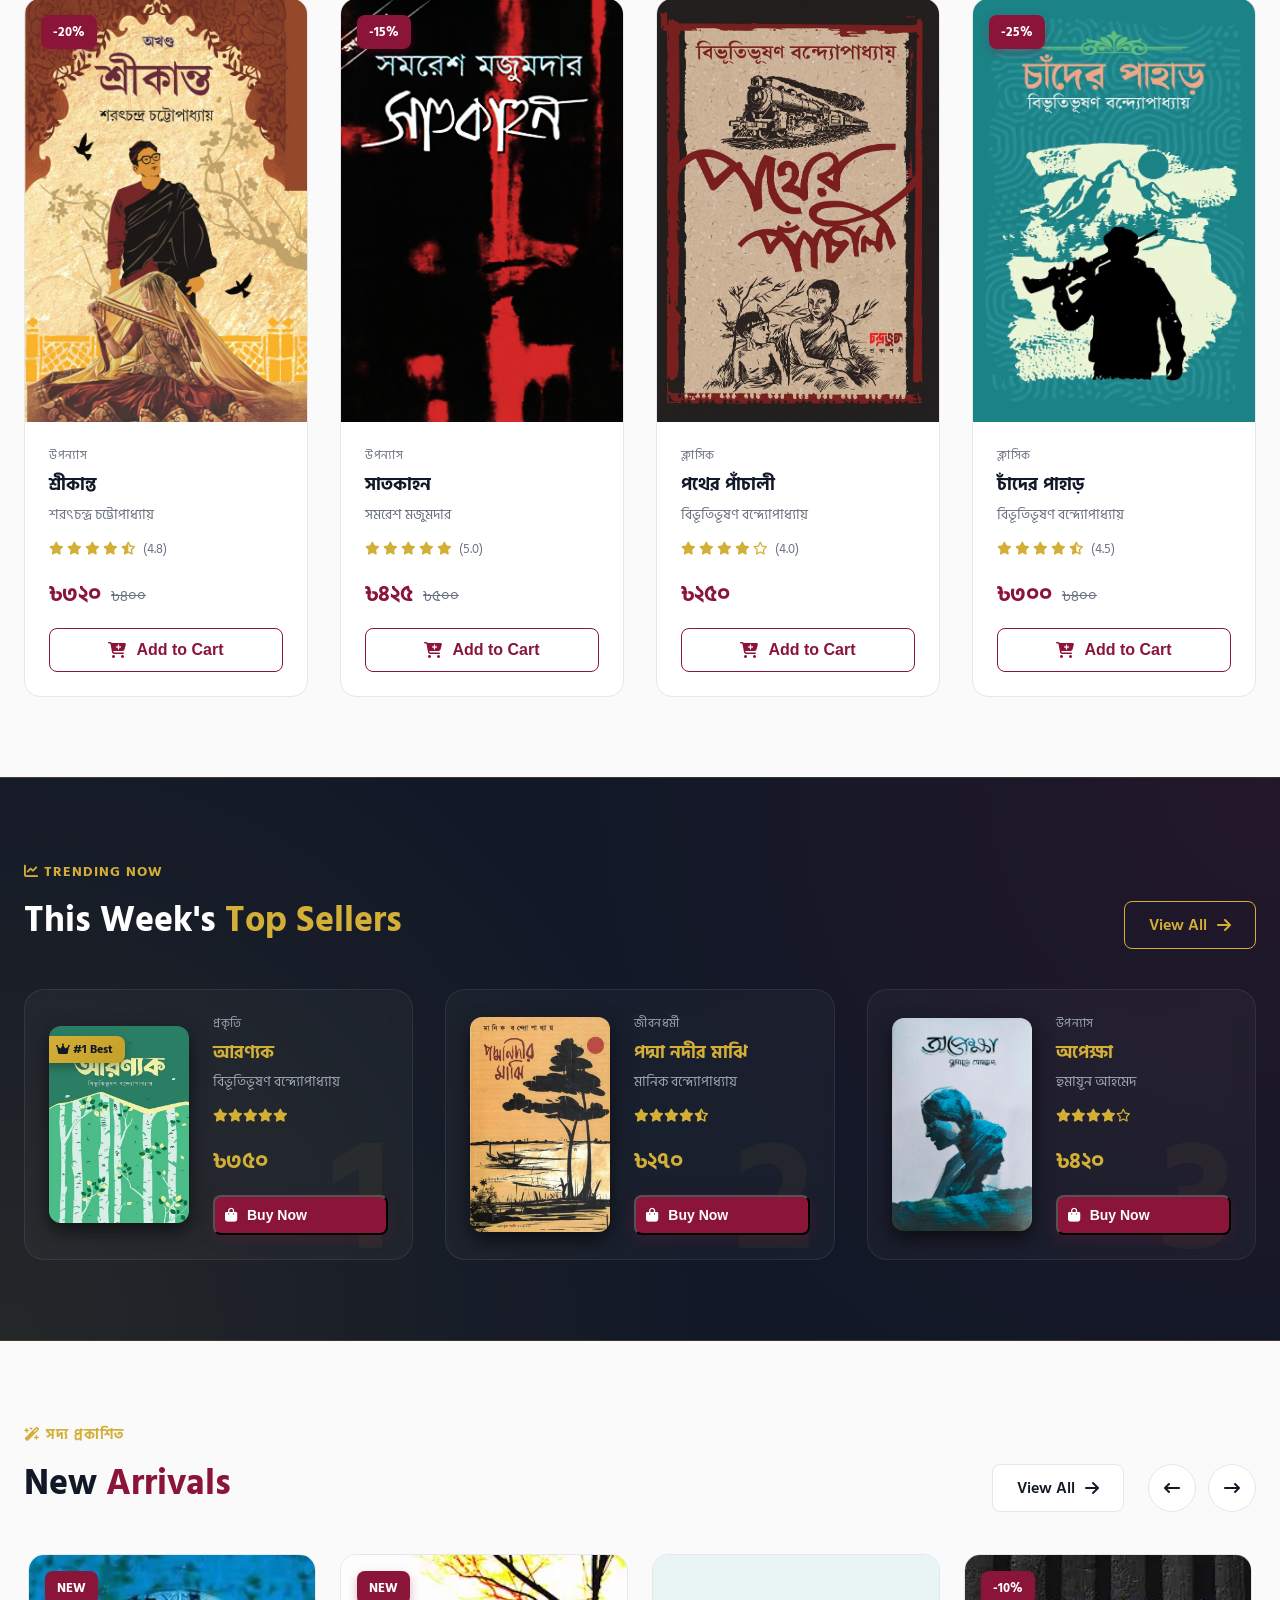
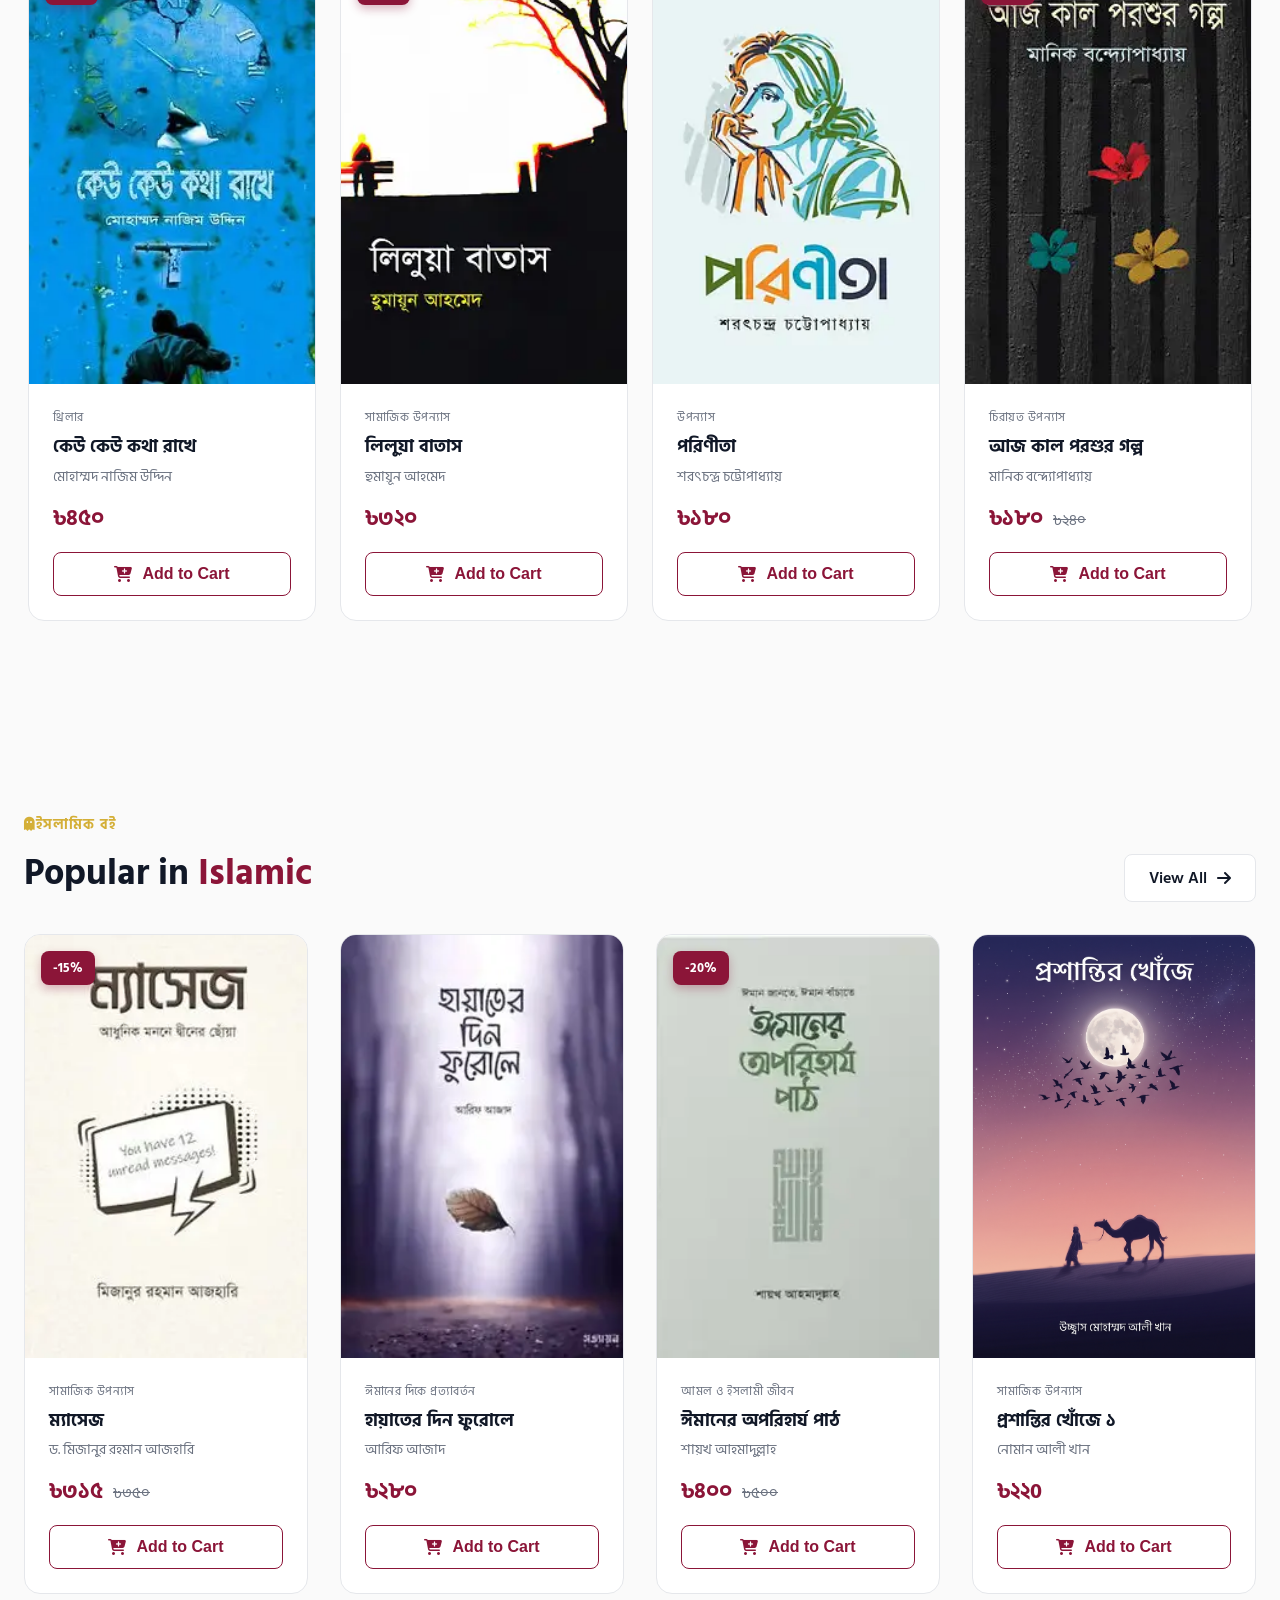
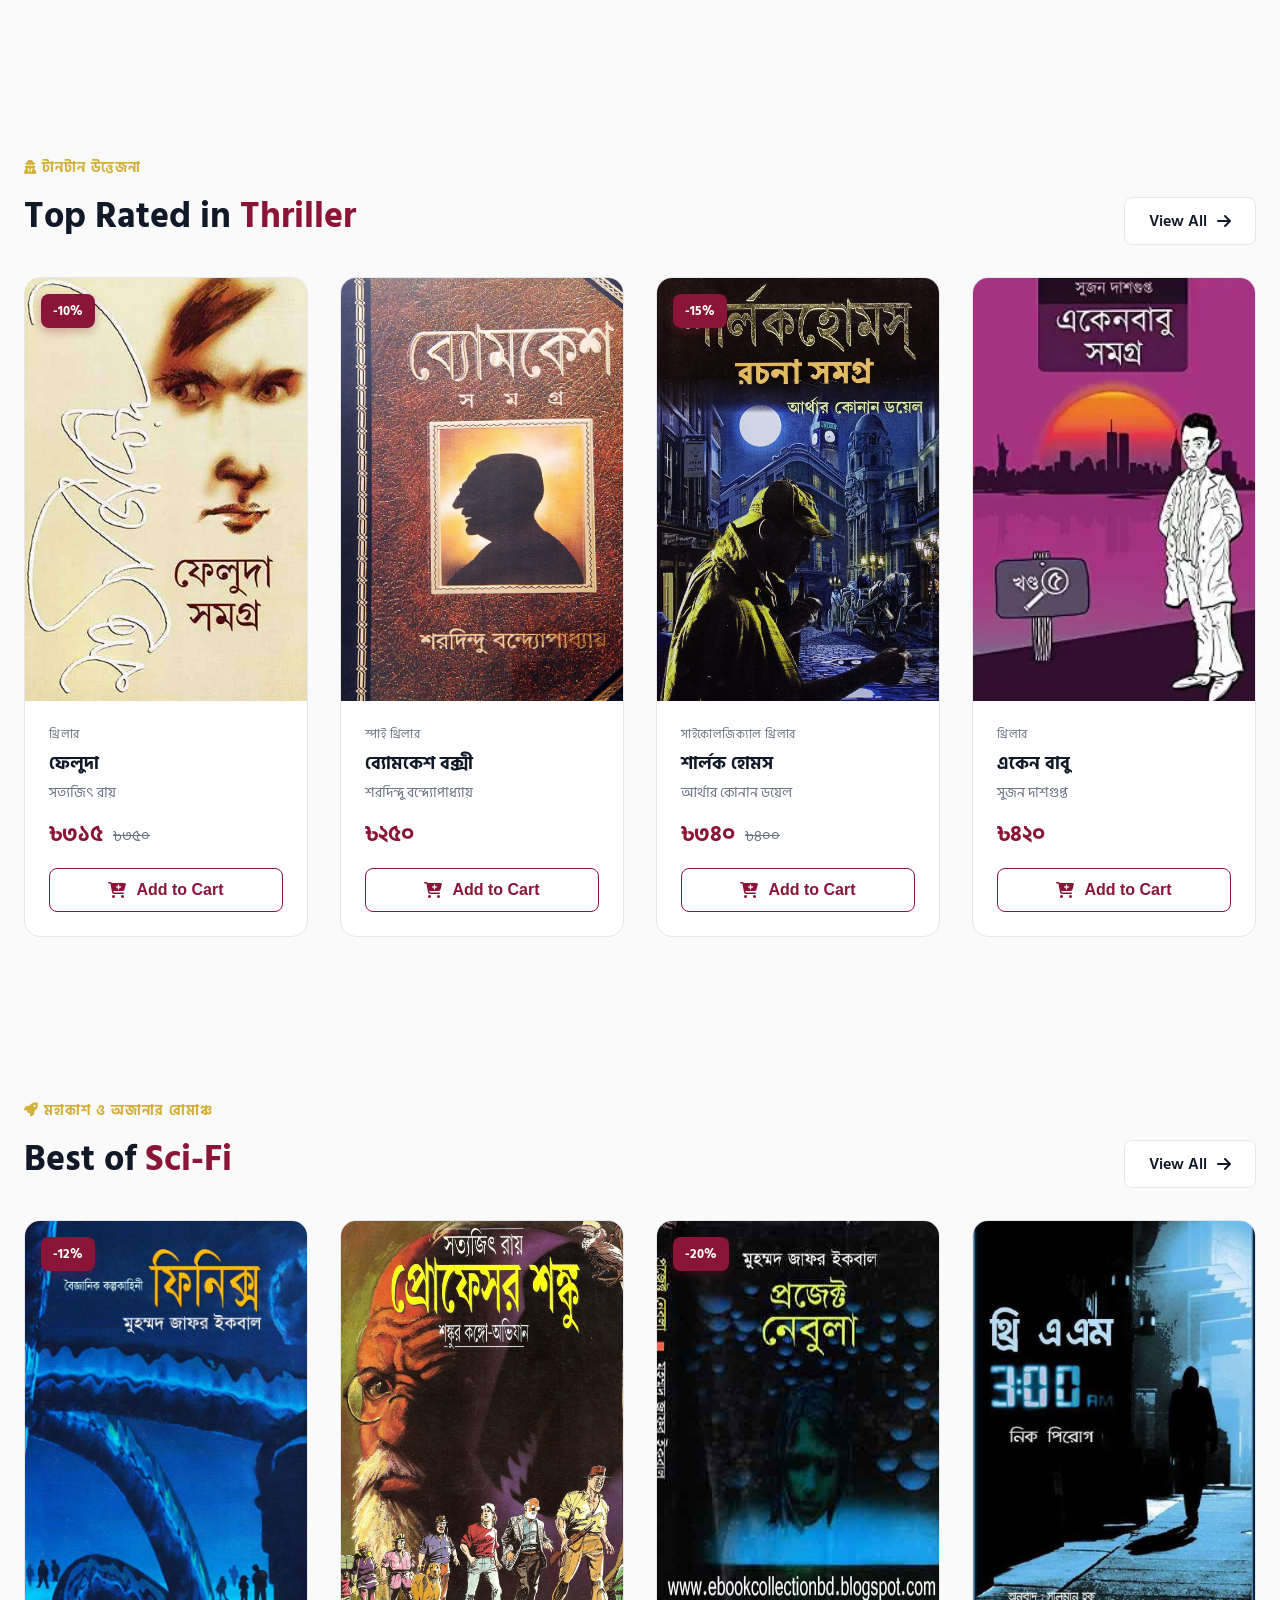
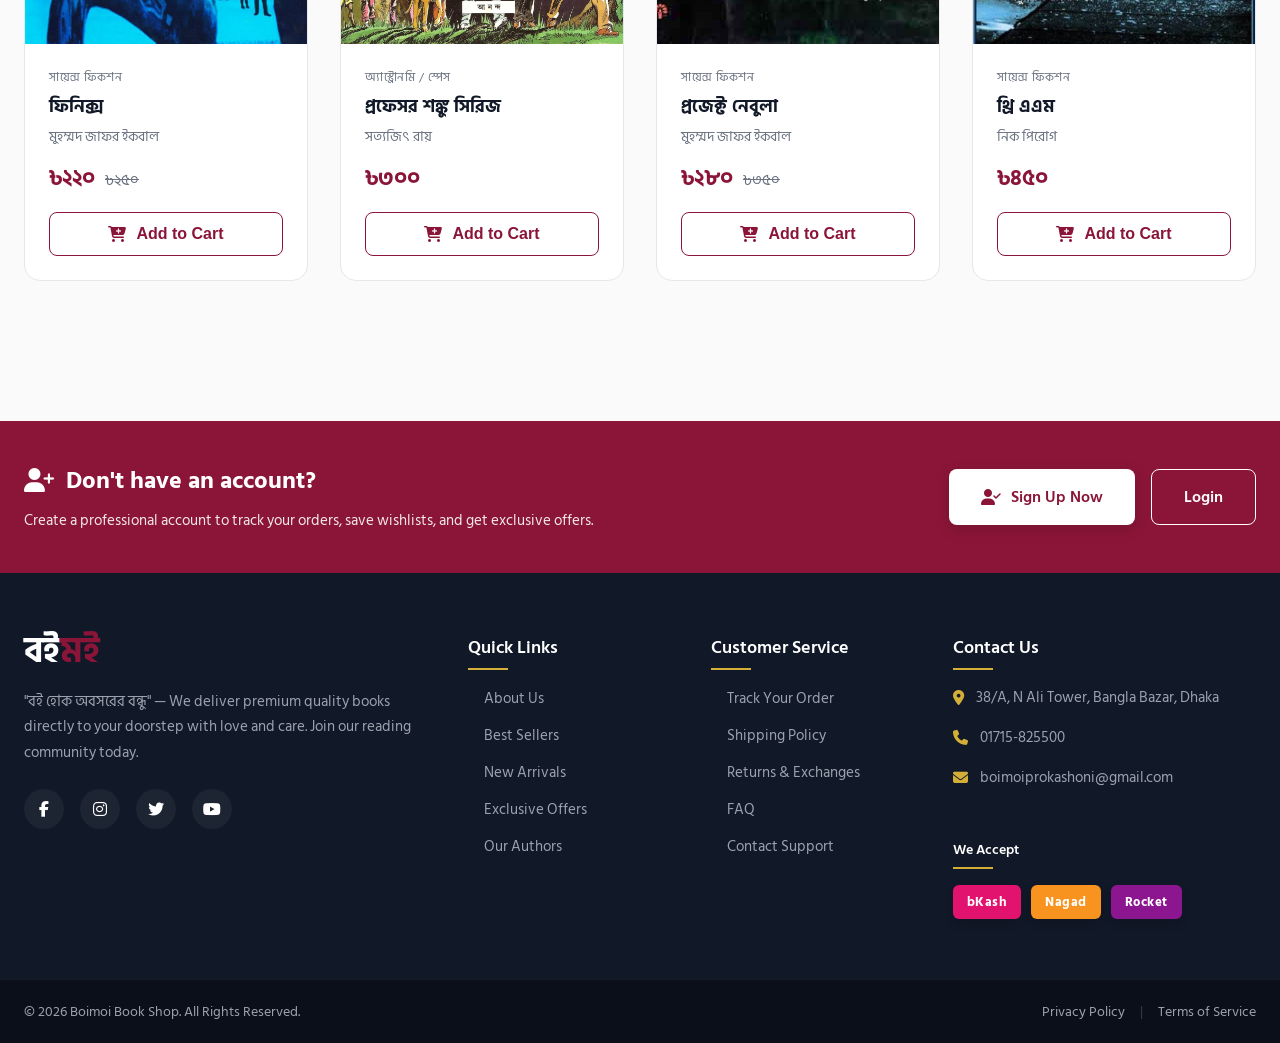
==== commit 9dbad8a6: "login section" ====
--- a/index.html
+++ b/index.html
@@ -1413,5 +1413,643 @@
         });
       });
     </script>
+
+    <!-- =========================================
+         Premium Auth Modal (Login & Sign Up)
+    ========================================= -->
+    <style>
+      .auth-modal-overlay {
+        position: fixed;
+        top: 0;
+        left: 0;
+        width: 100%;
+        height: 100%;
+        background: rgba(15, 23, 42, 0.4);
+        backdrop-filter: blur(8px); /* Background Blur Effect */
+        -webkit-backdrop-filter: blur(8px);
+        z-index: 999999;
+        display: flex;
+        justify-content: center;
+        align-items: center;
+        opacity: 0;
+        visibility: hidden;
+        transition: all 0.3s ease;
+      }
+      .auth-modal-overlay.active {
+        opacity: 1;
+        visibility: visible;
+      }
+      .auth-modal-box {
+        background: #ffffff;
+        width: 100%;
+        max-width: 420px;
+        border-radius: 20px;
+        padding: 40px 32px;
+        position: relative;
+        transform: translateY(30px) scale(0.95);
+        transition: all 0.4s cubic-bezier(0.25, 0.8, 0.25, 1);
+        box-shadow: 0 24px 50px rgba(0, 0, 0, 0.15);
+      }
+      .auth-modal-overlay.active .auth-modal-box {
+        transform: translateY(0) scale(1);
+      }
+      .auth-close-btn {
+        position: absolute;
+        top: 16px;
+        right: 16px;
+        width: 32px;
+        height: 32px;
+        border-radius: 50%;
+        background: #f3f4f6;
+        border: none;
+        color: #6b7280;
+        display: flex;
+        justify-content: center;
+        align-items: center;
+        cursor: pointer;
+        transition: 0.2s;
+      }
+      .auth-close-btn:hover {
+        background: #e5e7eb;
+        color: #1a1a1a;
+      }
+      .auth-header {
+        text-align: center;
+        margin-bottom: 24px;
+      }
+      .auth-tabs {
+        display: flex;
+        background: #f3f4f6;
+        padding: 4px;
+        border-radius: 10px;
+        margin-bottom: 24px;
+      }
+      .auth-tab-btn {
+        flex: 1;
+        padding: 10px 0;
+        border: none;
+        background: transparent;
+        font-weight: 600;
+        font-size: 15px;
+        color: #6b7280;
+        border-radius: 8px;
+        cursor: pointer;
+        transition: 0.3s;
+      }
+      .auth-tab-btn.active {
+        background: #fff;
+        color: #1a1a1a;
+        box-shadow: 0 2px 8px rgba(0, 0, 0, 0.05);
+      }
+      .auth-form {
+        display: none;
+        animation: fadeIn 0.3s ease;
+      }
+      .auth-form.active {
+        display: block;
+      }
+      @keyframes fadeIn {
+        from {
+          opacity: 0;
+          transform: translateY(5px);
+        }
+        to {
+          opacity: 1;
+          transform: translateY(0);
+        }
+      }
+      .auth-input-group {
+        margin-bottom: 16px;
+        text-align: left;
+      }
+      .auth-input-group label {
+        display: block;
+        font-size: 13px;
+        font-weight: 600;
+        margin-bottom: 6px;
+        color: #4b5563;
+      }
+      .auth-input-group input {
+        width: 100%;
+        padding: 12px 16px;
+        border: 1.5px solid #e5e7eb;
+        border-radius: 10px;
+        font-size: 14px;
+        transition: 0.3s;
+        outline: none;
+        font-family: inherit;
+      }
+      .auth-input-group input:focus {
+        border-color: var(--primary-red);
+        box-shadow: 0 0 0 4px rgba(139, 21, 56, 0.1);
+      }
+      .auth-divider {
+        display: flex;
+        align-items: center;
+        margin: 24px 0;
+        color: #9ca3af;
+        font-size: 13px;
+        font-weight: 500;
+      }
+      .auth-divider::before,
+      .auth-divider::after {
+        content: "";
+        flex: 1;
+        height: 1px;
+        background: #e5e7eb;
+      }
+      .auth-divider span {
+        padding: 0 12px;
+      }
+    </style>
+
+    <div class="auth-modal-overlay" id="authModal">
+      <div class="auth-modal-box">
+        <button class="auth-close-btn" id="closeAuthModal" title="Close">
+          <i class="fa-solid fa-xmark"></i>
+        </button>
+
+        <div class="auth-header">
+          <h2
+            style="
+              font-size: 28px;
+              font-weight: 700;
+              color: var(--primary-red);
+              margin-bottom: 4px;
+            "
+          >
+            বই<span style="color: var(--accent-gold)">মই</span>
+          </h2>
+          <p style="font-size: 14px; color: #6b7280">
+            আপনার অ্যাকাউন্টে প্রবেশ করুন
+          </p>
+        </div>
+
+        <div class="auth-tabs">
+          <button class="auth-tab-btn active" data-target="loginForm">
+            লগইন
+          </button>
+          <button class="auth-tab-btn" data-target="signupForm">
+            রেজিস্ট্রেশন
+          </button>
+        </div>
+
+        <!-- Login Form -->
+        <form id="loginForm" class="auth-form active">
+          <div class="auth-input-group">
+            <label>ইমেইল বা ফোন নাম্বার</label>
+            <input type="text" placeholder="example@email.com" required />
+          </div>
+          <div class="auth-input-group">
+            <label>পাসওয়ার্ড</label>
+            <input type="password" placeholder="••••••••" required />
+          </div>
+          <div style="text-align: right; margin-bottom: 20px">
+            <a
+              href="#"
+              style="
+                color: var(--primary-red);
+                font-size: 13px;
+                font-weight: 600;
+                text-decoration: none;
+              "
+              >পাসওয়ার্ড ভুলে গেছেন?</a
+            >
+          </div>
+          <button
+            type="button"
+            class="btn btn-primary"
+            style="width: 100%; justify-content: center; border-radius: 10px"
+          >
+            লগইন করুন
+          </button>
+        </form>
+
+        <!-- Signup Form -->
+        <form id="signupForm" class="auth-form">
+          <div class="auth-input-group">
+            <label>আপনার নাম</label>
+            <input type="text" placeholder="e.g. Arman Hossain" required />
+          </div>
+          <div class="auth-input-group">
+            <label>ইমেইল বা ফোন নাম্বার</label>
+            <input type="text" placeholder="example@email.com" required />
+          </div>
+          <div class="auth-input-group">
+            <label>পাসওয়ার্ড তৈরি করুন</label>
+            <input type="password" placeholder="••••••••" required />
+          </div>
+          <button
+            type="button"
+            onclick="processSignupAction()"
+            class="btn btn-primary"
+            style="
+              width: 100%;
+              justify-content: center;
+              border-radius: 10px;
+              margin-top: 10px;
+            "
+          >
+            অ্যাকাউন্ট খুলুন
+          </button>
+        </form>
+
+        <div class="auth-divider"><span>অথবা</span></div>
+
+        <button
+          class="btn btn-outline"
+          style="
+            width: 100%;
+            justify-content: center;
+            border-radius: 10px;
+            gap: 10px;
+            font-weight: 600;
+            border-color: #e5e7eb;
+            color: #374151;
+          "
+        >
+          <img
+            src="https://upload.wikimedia.org/wikipedia/commons/c/c1/Google_%22G%22_logo.svg"
+            alt="Google"
+            width="18"
+          />
+          Google দিয়ে কন্টিনিউ করুন
+        </button>
+      </div>
+    </div>
+
+    <!-- Script to Handle the Modal -->
+    <script>
+      document.addEventListener("DOMContentLoaded", function () {
+        const authModal = document.getElementById("authModal");
+        const closeBtn = document.getElementById("closeAuthModal");
+        const tabBtns = document.querySelectorAll(".auth-tab-btn");
+        const authForms = document.querySelectorAll(".auth-form");
+
+        // Smart logic to detect clicks on ANY login/signup buttons across your page
+        document.body.addEventListener("click", function (e) {
+          const target = e.target.closest("a, button");
+          if (!target) return;
+
+          const text = target.innerText.toLowerCase();
+          const href = target.getAttribute("href") || "";
+
+          // Jodi button er naame 'login', 'sign up' ba banglay 'লগইন' thake
+          if (
+            text.includes("login") ||
+            text.includes("sign up") ||
+            text.includes("signup") ||
+            text.includes("লগইন") ||
+            href.includes("login")
+          ) {
+            e.preventDefault();
+            authModal.classList.add("active");
+            document.body.style.overflow = "hidden"; // Background scroll bondho kora
+
+            // Click kora button onujayi Sign up naki Login tab open hobe sheta set kora
+            if (text.includes("sign up") || text.includes("রেজিস্ট্রেশন")) {
+              switchTab("signupForm");
+            } else {
+              switchTab("loginForm");
+            }
+          }
+        });
+
+        // Modal Close Korar Logic
+        closeBtn.addEventListener("click", closeModal);
+        authModal.addEventListener("click", function (e) {
+          if (e.target === authModal) closeModal(); // Baire click korle off hoye jabe
+        });
+
+        function closeModal() {
+          authModal.classList.remove("active");
+          document.body.style.overflow = "auto"; // Scroll abar on kora
+        }
+
+        // Tab Switch (Login theke Sign Up e jaoa)
+        tabBtns.forEach((btn) => {
+          btn.addEventListener("click", function () {
+            const targetId = this.getAttribute("data-target");
+            switchTab(targetId);
+          });
+        });
+
+        function switchTab(targetId) {
+          tabBtns.forEach((b) => b.classList.remove("active"));
+          authForms.forEach((f) => f.classList.remove("active"));
+
+          const targetBtn = document.querySelector(
+            `.auth-tab-btn[data-target="${targetId}"]`,
+          );
+          const targetForm = document.getElementById(targetId);
+
+          if (targetBtn) targetBtn.classList.add("active");
+          if (targetForm) targetForm.classList.add("active");
+
+          // Form hishebe title change kora
+          const headerDesc = authModal.querySelector(".auth-header p");
+          if (targetId === "signupForm") {
+            headerDesc.innerText = "নতুন অ্যাকাউন্ট তৈরি করুন";
+          } else {
+            headerDesc.innerText = "আপনার অ্যাকাউন্টে প্রবেশ করুন";
+          }
+        }
+      });
+    </script>
+
+    <!-- =========================================
+         Premium Auth Modal (Direct OnClick Edition)
+    ========================================= -->
+    <div class="auth-modal-overlay" id="authModal">
+      <div class="auth-modal-box">
+        <button
+          class="auth-close-btn"
+          onclick="closeAuthModalWindow()"
+          title="Close"
+        >
+          <i class="fa-solid fa-xmark"></i>
+        </button>
+
+        <div class="auth-header">
+          <h2
+            style="
+              font-size: 28px;
+              font-weight: 700;
+              color: var(--primary-red);
+              margin-bottom: 4px;
+            "
+          >
+            বই<span style="color: var(--accent-gold)">মই</span>
+          </h2>
+          <p style="font-size: 14px; color: #6b7280" id="authDesc">
+            আপনার অ্যাকাউন্টে প্রবেশ করুন
+          </p>
+        </div>
+
+        <div class="auth-tabs">
+          <button
+            type="button"
+            onclick="
+              localStorage.setItem('boimoi_user', 'User');
+              window.location.reload();
+            "
+            class="btn btn-primary"
+            style="width: 100%; justify-content: center; border-radius: 10px"
+          >
+            লগইন করুন
+          </button>
+          <button
+            class="auth-tab-btn"
+            id="tabSignupBtn"
+            onclick="switchAuthTab('signupForm')"
+          >
+            রেজিস্ট্রেশন
+          </button>
+        </div>
+
+        <!-- Login Form -->
+        <form id="loginForm" class="auth-form active">
+          <div class="auth-input-group">
+            <label>ইমেইল বা ফোন নাম্বার</label>
+            <input
+              type="text"
+              id="loginEmail"
+              placeholder="example@email.com"
+              required
+            />
+          </div>
+          <div class="auth-input-group">
+            <label>পাসওয়ার্ড</label>
+            <input type="password" placeholder="••••••••" required />
+          </div>
+          <div style="text-align: right; margin-bottom: 20px">
+            <a
+              href="#"
+              style="
+                color: var(--primary-red);
+                font-size: 13px;
+                font-weight: 600;
+                text-decoration: none;
+              "
+              >পাসওয়ার্ড ভুলে গেছেন?</a
+            >
+          </div>
+          <!-- Direct OnClick added here -->
+          <button
+            type="button"
+            onclick="processLoginAction()"
+            class="btn btn-primary"
+            style="width: 100%; justify-content: center; border-radius: 10px"
+          >
+            লগইন করুন
+          </button>
+        </form>
+
+        <!-- Signup Form -->
+        <form id="signupForm" class="auth-form">
+          <div class="auth-input-group">
+            <label>আপনার নাম</label>
+            <input
+              type="text"
+              id="signupName"
+              placeholder="e.g. Arman Hossain"
+              required
+            />
+          </div>
+          <div class="auth-input-group">
+            <label>ইমেইল বা ফোন নাম্বার</label>
+            <input
+              type="text"
+              id="signupEmail"
+              placeholder="example@email.com"
+              required
+            />
+          </div>
+          <div class="auth-input-group">
+            <label>পাসওয়ার্ড তৈরি করুন</label>
+            <input type="password" placeholder="••••••••" required />
+          </div>
+          <!-- Direct OnClick added here -->
+          <button
+            type="button"
+            onclick="
+              localStorage.setItem(
+                'boimoi_user',
+                document.getElementById('signupName').value || 'Customer',
+              );
+              window.location.reload();
+            "
+            class="btn btn-primary"
+            style="
+              width: 100%;
+              justify-content: center;
+              border-radius: 10px;
+              margin-top: 10px;
+            "
+          >
+            অ্যাকাউন্ট খুলুন
+          </button>
+        </form>
+
+        <div class="auth-divider"><span>অথবা</span></div>
+
+        <button
+          class="btn btn-outline"
+          style="
+            width: 100%;
+            justify-content: center;
+            border-radius: 10px;
+            gap: 10px;
+            font-weight: 600;
+            border-color: #e5e7eb;
+            color: #374151;
+          "
+        >
+          <img
+            src="https://upload.wikimedia.org/wikipedia/commons/c/c1/Google_%22G%22_logo.svg"
+            alt="Google"
+            width="18"
+          />
+          Google দিয়ে কন্টিনিউ করুন
+        </button>
+      </div>
+    </div>
+
+    <!-- Script: Global Functions for 100% Guarantee -->
+    <script>
+      // 1. Profile Badge Update Function
+      window.updateProfileUI = function () {
+        const userName = localStorage.getItem("boimoi_user");
+        const loginLinks = document.querySelectorAll(
+          ".login-link, .user-profile-badge",
+        );
+
+        if (userName && loginLinks.length > 0) {
+          const initial = userName.charAt(0).toUpperCase();
+          const badgeHtml = `
+                    <div class="user-profile-badge" onclick="processLogoutAction()" style="display: flex; align-items: center; gap: 8px; cursor: pointer; padding: 4px 16px 4px 4px; background: #FDFBF7; border-radius: 50px; border: 1px solid #E5E7EB; color: var(--text-dark); font-weight: 600; font-size: 14px; position: relative;">
+                        <div style="width: 32px; height: 32px; border-radius: 50%; background: var(--primary-red); color: white; display: flex; justify-content: center; align-items: center; font-size: 15px; font-weight: 700;">${initial}</div>
+                        <span>${userName}</span>
+                    </div>
+                `;
+          loginLinks.forEach((link) => {
+            link.outerHTML = badgeHtml;
+          });
+        } else if (!userName && loginLinks.length > 0) {
+          loginLinks.forEach((link) => {
+            if (link.classList.contains("user-profile-badge")) {
+              link.outerHTML = `<a href="#" class="login-link" style="font-weight: 600; text-decoration: none; color: var(--primary-red);">Login</a>`;
+            }
+          });
+        }
+      };
+
+      // Run UI Check on Page Load
+      updateProfileUI();
+
+      // 2. Global Toast Message Function
+      window.showGlobalToast = function (msg, color) {
+        let toast = document.createElement("div");
+        toast.style.cssText = `position:fixed; bottom:90px; right:30px; background:#1A1A1A; color:#fff; padding:16px 24px; border-radius:8px; border-left:4px solid ${color}; z-index:9999999; display:flex; align-items:center; gap:10px; box-shadow:0 10px 30px rgba(0,0,0,0.2); font-family:inherit;`;
+        toast.innerHTML = msg;
+        document.body.appendChild(toast);
+        setTimeout(() => toast.remove(), 3000);
+      };
+
+      // 3. Modal Control Functions
+      window.closeAuthModalWindow = function () {
+        const modal = document.getElementById("authModal");
+        if (modal) {
+          modal.classList.remove("active");
+          document.body.style.overflow = "auto";
+        }
+      };
+
+      window.openAuthModalWindow = function (isSignup = false) {
+        const modal = document.getElementById("authModal");
+        if (modal) {
+          modal.classList.add("active");
+          document.body.style.overflow = "hidden";
+          if (isSignup) {
+            switchAuthTab("signupForm");
+          } else {
+            switchAuthTab("loginForm");
+          }
+        }
+      };
+
+      window.switchAuthTab = function (targetId) {
+        document
+          .querySelectorAll(".auth-tab-btn")
+          .forEach((b) => b.classList.remove("active"));
+        document
+          .querySelectorAll(".auth-form")
+          .forEach((f) => f.classList.remove("active"));
+
+        if (targetId === "loginForm") {
+          document.getElementById("tabLoginBtn").classList.add("active");
+          document.getElementById("authDesc").innerText =
+            "আপনার অ্যাকাউন্টে প্রবেশ করুন";
+        } else {
+          document.getElementById("tabSignupBtn").classList.add("active");
+          document.getElementById("authDesc").innerText =
+            "নতুন অ্যাকাউন্ট তৈরি করুন";
+        }
+
+        document.getElementById(targetId).classList.add("active");
+      };
+
+      // 4. ACTION FUNCTIONS (These trigger when buttons are clicked)
+      window.processSignupAction = function () {
+        let nameInput = document.getElementById("signupName");
+        let name =
+          nameInput && nameInput.value.trim() !== ""
+            ? nameInput.value.trim()
+            : "Customer";
+
+        localStorage.setItem("boimoi_user", name);
+        closeAuthModalWindow();
+        updateProfileUI();
+        showGlobalToast(
+          `<i class="fa-solid fa-circle-check" style="color:#059669;"></i> <span>স্বাগতম, <b style="color:#D4AF37">${name}</b>!</span>`,
+          "#059669",
+        );
+      };
+
+      window.processLoginAction = function () {
+        let emailInput = document.getElementById("loginEmail");
+        let email =
+          emailInput && emailInput.value.trim() !== ""
+            ? emailInput.value.trim()
+            : "";
+        let name = email ? email.split("@")[0] : "User";
+
+        localStorage.setItem("boimoi_user", name);
+        closeAuthModalWindow();
+        updateProfileUI();
+        showGlobalToast(
+          `<i class="fa-solid fa-circle-check" style="color:#059669;"></i> <span>লগইন সফল হয়েছে!</span>`,
+          "#059669",
+        );
+      };
+
+      window.processLogoutAction = function () {
+        localStorage.removeItem("boimoi_user");
+        updateProfileUI();
+        showGlobalToast(
+          '<i class="fa-solid fa-right-from-bracket" style="color:#EAB308;"></i> <span>লগ আউট সফল হয়েছে!</span>',
+          "#EAB308",
+        );
+      };
+
+      // Open modal when any "login-link" is clicked
+      document.body.addEventListener("click", function (e) {
+        const openBtn = e.target.closest(".login-link");
+        if (openBtn) {
+          e.preventDefault();
+          openAuthModalWindow(false);
+        }
+      });
+    </script>
   </body>
 </html>
